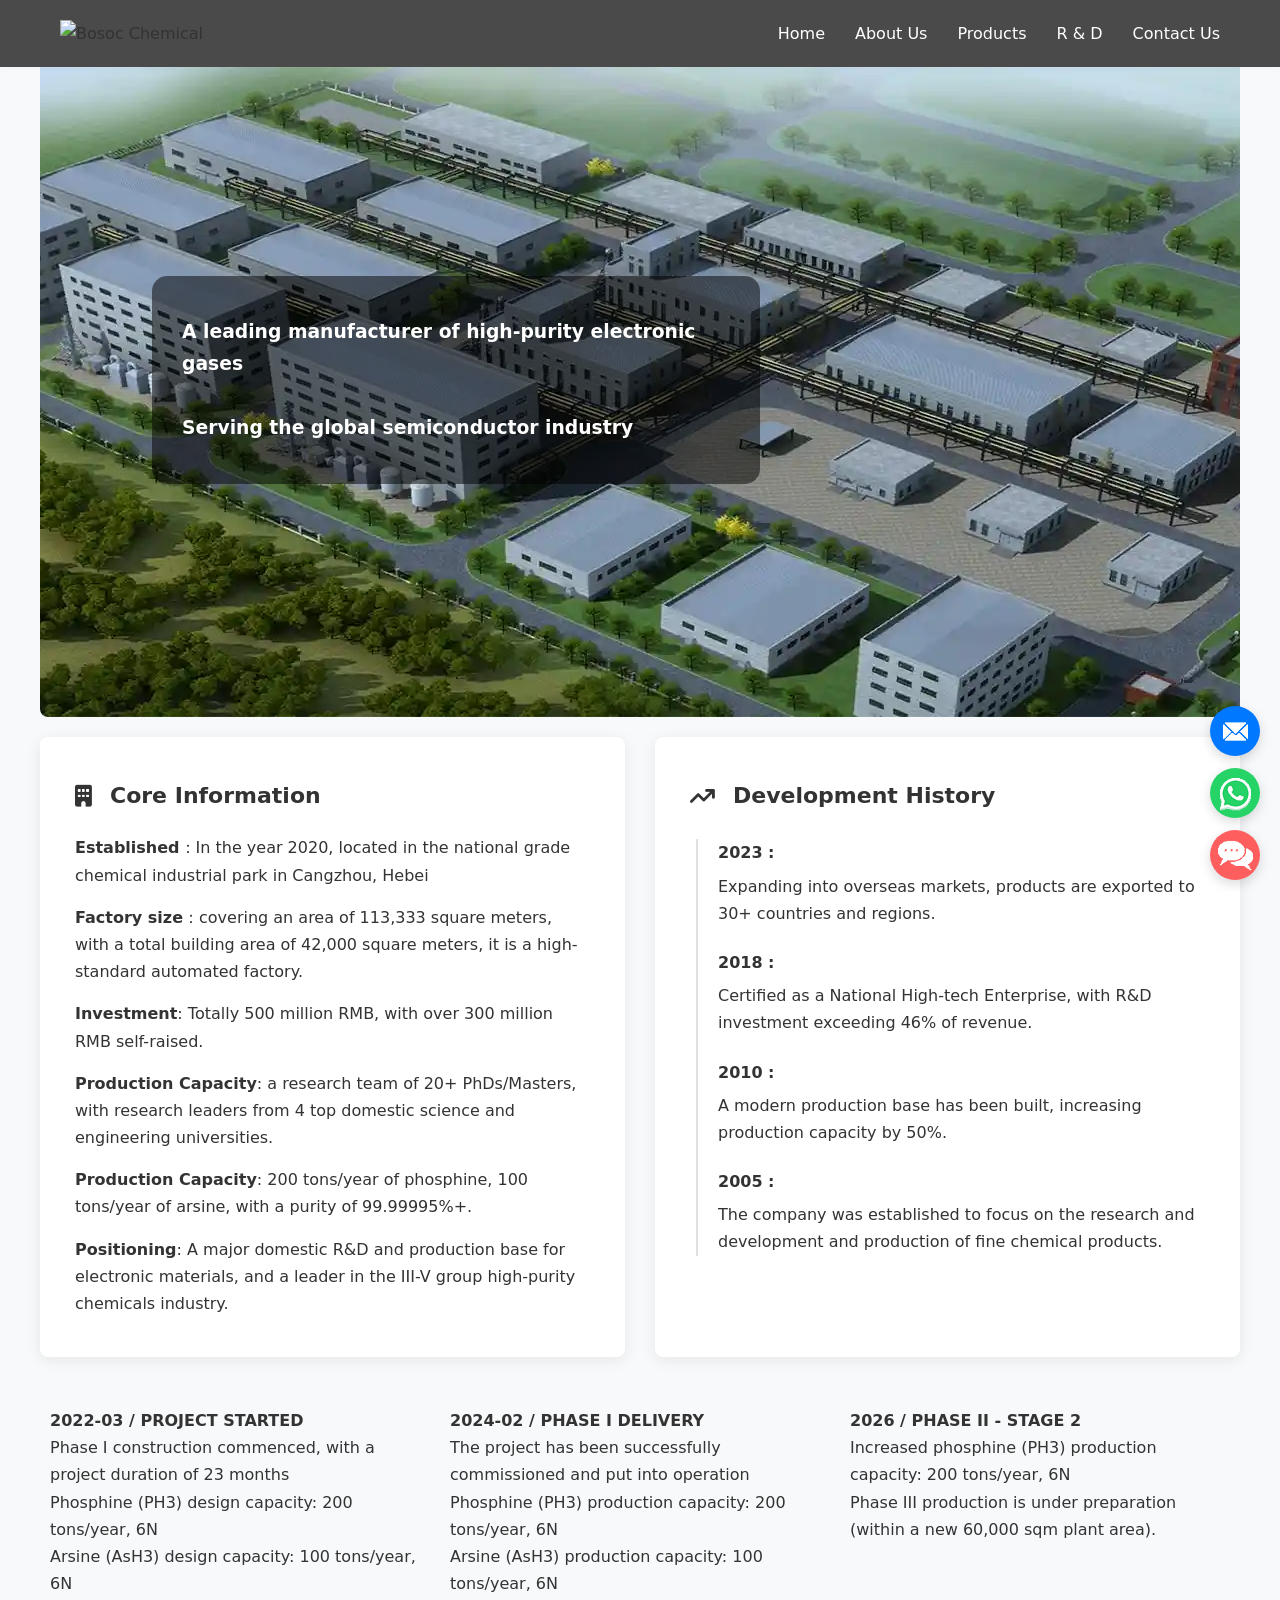
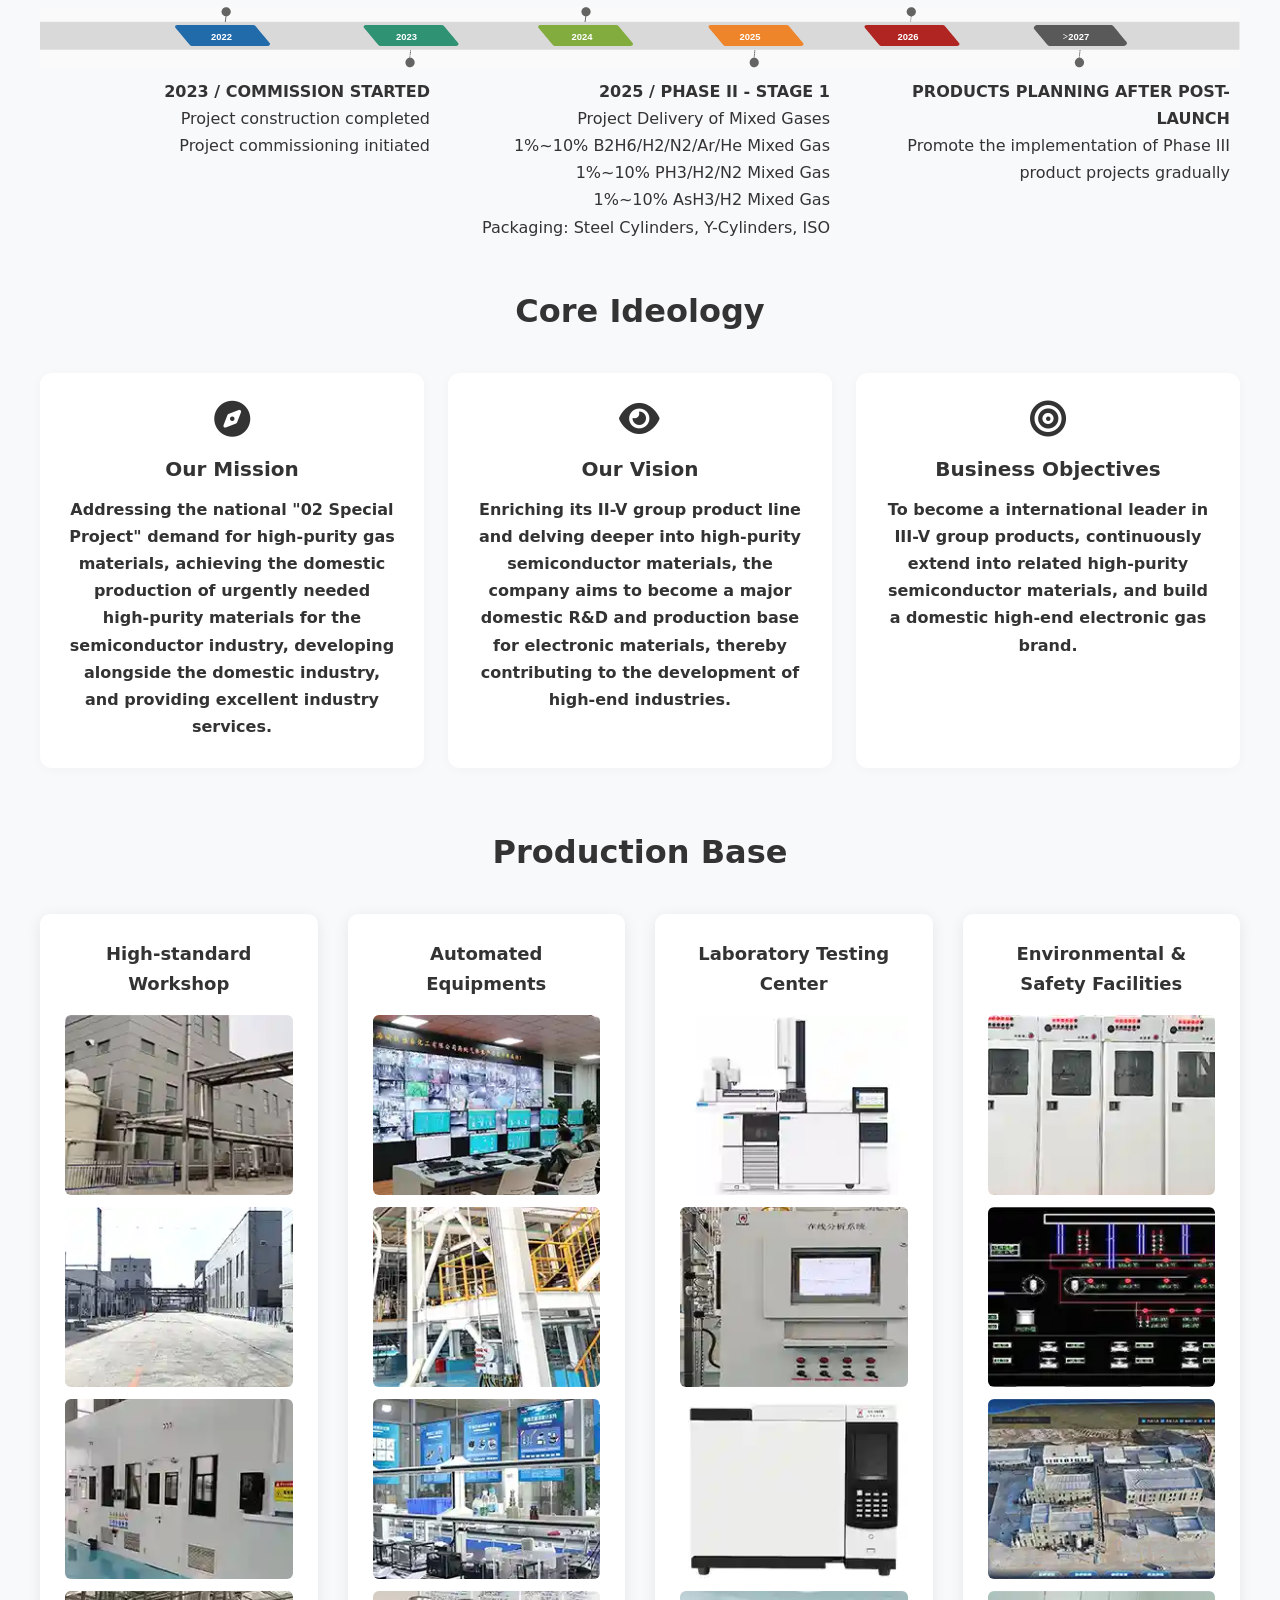
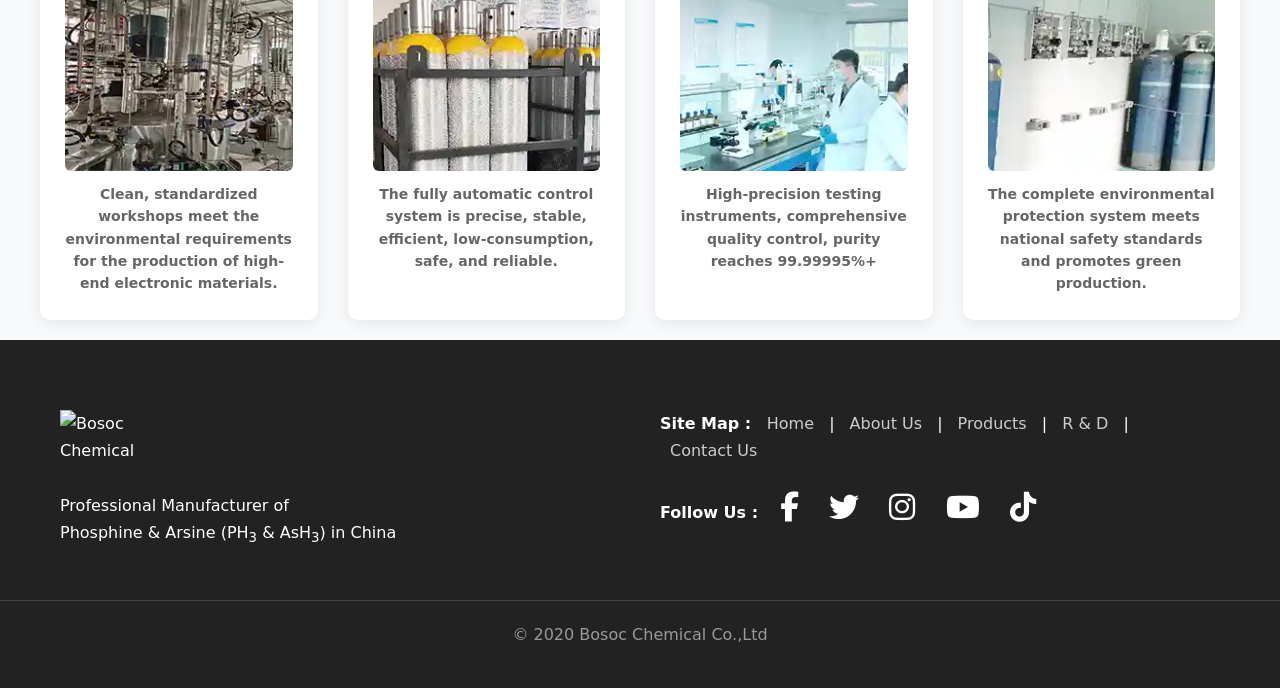
==== about.html @ 3c00067d "Add files via upload" ====
<!DOCTYPE html>
  <html lang="en">
  <head>
    <meta charset="UTF-8">
    <meta http-equiv="X-UA-Compatible" content="IE=Edge"/>
    <meta name="viewport" content="width=device-width, initial-scale=1.0, maximum-scale=1.0, user-scalable=no">
    <title>Bosoc Chemical Co.,Ltd - Manufacturer of Phosphine & Arsine in China - PH3 & AsH3</title>
    <meta property="og:title" content="Bosoc Chemical Co.,Ltd - Manufacturer of Phosphine & Arsine (PH3 & AsH3) in China"/>
    <meta name="twitter:title" content="Bosoc Chemical Co.,Ltd - Manufacturer of Phosphine & Arsine (PH3 & AsH3) in China"/>
    <meta name="og:image:alt" content="Bosoc Chemical Co.,Ltd - Manufacturer of Phosphine & Arsine (PH3 & AsH3) in China"/>
    <meta name="robots" content="index,follow">
    <meta http-equiv="x-dns-prefetch-control" content="on">
    <meta name="msapplication-TileColor" content="#da532c">
    <meta name="msapplication-TileImage" content="images/mstile-144x144.png">
    <meta name="msapplication-config" content="/browserconfig.xml">
    <meta name="theme-color" content="#ff0000">
    <meta property="og:type" content="website">
    <meta property="og:title" content="Bosoc Chemical Co.,Ltd - Manufacturer of Phosphine & Arsine (PH3 & AsH3) in China">
    <meta property="og:site_name" content="Bosoc Chemical"/>
    <meta property="og:url" content="https://www.bosoc.cn/"/>
    <meta property="og:locale" content="en_US">
    <meta name="twitter:card" content="Bosoc Chemical"/>
    <meta name="twitter:site" content="@Bosoc_Chemical"/>
    <meta name="twitter:creator" content="@Bosoc_Chemical"/>
    <meta name="description" content="Leading Manufacturer of Phosphine & Arsine in China - PH3 & AsH3">
    <meta name="author" content="BOSOC">
    <meta name="keywords" content="BOSOC, chemical, phosphine, arsine, PH3, AsH3, manufacturer, supplier, factory, China">
    <meta property="og:description" content="Bosoc Chemical Co.,Ltd - Manufacturer of Phosphine & Arsine (PH3 & AsH3) in China">
    <meta property="twitter:description" content="@Bosoc_Chemical | Leading Manufacturer of Phosphine & Arsine (PH3 & AsH3) in China">
    <meta property="og:image" content="https://www.bosoc.cn/images/Bosoc.jpg"><!-- 分享链接的封面图, 必须是完整网址，不能是相对路径 -->
    <meta property="twitter:image" content="https://www.bosoc.cn/images/Bosoc.jpg">
    <link property="image_src" href="https://www.bosoc.cn/images/Bosoc.jpg">
    <meta property="og:image:width" content="1200">
    <meta property="og:image:height" content="627">
    <meta property="fb:app_id" content="128293383907353"/><!-- Facebook 应用的 ID，统计网页在 Facebook 上的分享、点击数据 -->
    <link rel="alternate" href="https://www.bosoc.cn/" hreflang="en">
    <link rel="canonical" href="https://www.bosoc.cn/">
    <link rel="stylesheet" href="style/style.css">
    <link rel="apple-touch-icon" href="images/apple-touch-icon.png" sizes="180x180">
    <link rel="apple-touch-icon-precomposed" href="images/apple-touch-icon.png" sizes="180x180">
    <link rel="icon" type="image/png" href="imagesfavicon-32x32.png" sizes="32x32">
    <link rel="icon" type="image/png" href="images/favicon-16x16.png" sizes="16x16">
    <link rel="shortcut icon" href="images/favicon.ico">
    <link rel="manifest" href="/site.webmanifest">
    <link rel="mask-icon" href="images/Bosoc.svg" color="#5bbad5">
    <link rel="stylesheet" href="https://cdnjs.cloudflare.com/ajax/libs/font-awesome/6.7.2/css/all.min.css">
</head>
<body>

<header>
<div class="container">
<nav class="navbar">
<div class="logo"><a href="#home"><img width="150" height="auto" src="images/Bosoc.svg" alt="Bosoc Chemical"></a></div>
<input type="checkbox" id="menu-toggle">
<label class="hamburger" for="menu-toggle">
<span></span><span></span><span></span>
</label>
<ul class="nav-menu">
<li><a href="index.html">Home</a></li>
<li><a href="about.html">About Us</a></li>
<li><a href="products.html">Products</a></li>
<li><a href="rd.html">R & D</a></li>
<li><a href="contact.html">Contact Us</a></li>
</ul>
</nav>
</div>
</header>

<section id="home" style="background-image:url(images/Bosoc_Chemical.webp)">
<div class="container">
<div class="col-6 fade-left">
  <div class="bg-black"><h1>A leading manufacturer of high-purity electronic gases<br /><br />Serving the global semiconductor industry</h1></div>
</div>
</div>
</section>

<section class="summary">
  <div class="container">
    <div class="core-info-col fade-left">
      <h3 style="color:var(--main-blue); font-size:22px; margin-bottom:20px;"><i class="fas fa-building" style="color:var(--main-red); margin-right:10px;"></i>Core Information</h3>
      <p style="margin-bottom:15px;"><strong>Established</strong>：In the year 2020, located in the national grade chemical industrial park in Cangzhou, Hebei</p>
      <p style="margin-bottom:15px;"><strong>Factory size</strong>：covering an area of  113,333 square meters, with a total building area of ​​42,000 square meters, it is a high-standard automated factory.</p>
      <p style="margin-bottom:15px;"><strong>Investment</strong>: Totally 500 million RMB, with over 300 million RMB self-raised.</p>
      <p style="margin-bottom:15px;"><strong>Production Capacity</strong>: a research team of 20+ PhDs/Masters, with research leaders from 4 top domestic science and engineering universities.</p>
      <p style="margin-bottom:15px;"><strong>Production Capacity</strong>: 200 tons/year of phosphine, 100 tons/year of arsine, with a purity of 99.99995%+.</p>
      <p><strong>Positioning</strong>: A major domestic R&D and production base for electronic materials, and a leader in the III-V group high-purity chemicals industry.</p>
    </div>

    <div class="history-col fade-right">
      <h3><i class="fas fa-arrow-trend-up" style="color:var(--main-red); margin-right:10px;"></i>Development History</h3>
      <div class="history-timeline">
        <div class="history-item">
          <time>2023 :</time>
          <p>Expanding into overseas markets, products are exported to 30+ countries and regions.</p>
        </div>
        <div class="history-item">
          <time>2018 :</time>
          <p>Certified as a National High-tech Enterprise, with R&D investment exceeding 46% of revenue.</p>
        </div>
        <div class="history-item">
          <time>2010 :</time>
          <p>A modern production base has been built, increasing production capacity by 50%.</p>
        </div>
        <div class="history-item">
          <time>2005 :</time>
          <p>The company was established to focus on the research and development and production of fine chemical products.</p>
        </div>
      </div>
    </div>
  </div>
</section>

<section style="max-width: 1200px; height: auto;">
    <div class="table-container" style="border: 0 !important;">
        <div class="flex-row">
            <div class="cell-2"><b>2022-03 / PROJECT STARTED</b><br>Phase I construction commenced, with a project duration of 23 months<br>
Phosphine (PH3) design capacity: 200 tons/year, 6N<br>
Arsine (AsH3) design capacity: 100 tons/year, 6N
</div>
            <div class="cell-2"><b>2024-02 / PHASE I DELIVERY</b><br>The project has been successfully commissioned and put into operation<br>
Phosphine (PH3) production capacity: 200 tons/year, 6N<br>
Arsine (AsH3) production capacity: 100 tons/year, 6N</div>
            <div class="cell-2"><b>2026 / PHASE II - STAGE 2</b><br>Increased phosphine (PH3) production capacity: 200 tons/year, 6N<br>
Phase III production is under preparation (within a new 60,000 sqm plant area).</div>
        </div>
        <div class="flex-row">
            <div class="cell-1 right"><img src="images/BG.svg" id="bg"></div>
        </div>
        <div class="flex-row">
            <div class="cell-2 right"><b>2023 / COMMISSION STARTED</b><br>Project construction completed<br>Project commissioning initiated</div>
            <div class="cell-2 right"><b>2025 / PHASE II - STAGE 1</b><br>Project Delivery of Mixed Gases<br>1%~10% B2H6/H2/N2/Ar/He Mixed Gas<br>1%~10% PH3/H2/N2 Mixed Gas<br>1%~10% AsH3/H2 Mixed Gas<br>Packaging: Steel Cylinders, Y-Cylinders, ISO</div>
            <div class="cell-2 right"><b>PRODUCTS PLANNING AFTER POST-LAUNCH</b><br>Promote the implementation of Phase III product projects gradually</div>
        </div>
    </div>
</section>

<section id="core_ideology">
<div class="container">
<h2 class="section-title fade-up">Core Ideology</h2>
<div class="row">
<div class="col-4 fade-left">
    <div class="card hover-float"" style="text-align:center;">
      <i class="fas fa-compass" style="font-size:36px; color:var(--main-blue); margin-bottom:15px;"></i>
      <h3 style="color:var(--main-blue); font-size:20px;">Our Mission</h3>
      <p style="margin-top:10px;font-weight: bold;">Addressing the national "02 Special Project" demand for high-purity gas materials, achieving the domestic production of urgently needed high-purity materials for the semiconductor industry, developing alongside the domestic industry, and providing excellent industry services.</p>
    </div>
</div>

<div class="col-4 fade-up">
<div class="card hover-float" style="text-align:center;">
      <i class="fas fa-eye" style="font-size:36px; color:var(--main-blue); margin-bottom:15px;"></i>
      <h3 style="color:var(--main-blue); font-size:20px;">Our Vision</h3>
      <p style="margin-top:10px;font-weight: bold;">Enriching its II-V group product line and delving deeper into high-purity semiconductor materials, the company aims to become a major domestic R&D and production base for electronic materials, thereby contributing to the development of high-end industries.</p>
</div>
</div>

<div class="col-4 fade-right">
<div class="card hover-float" style="text-align:center;">
      <i class="fas fa-bullseye" style="font-size:36px; color:var(--main-blue); margin-bottom:15px;"></i>
      <h3 style="color:var(--main-blue); font-size:20px;">Business Objectives</h3>
      <p style="margin-top:10px;font-weight: bold;">To become a international leader in III-V group products, continuously extend into related high-purity semiconductor materials, and build a domestic high-end electronic gas brand.</p>
</div>
</div>
</div>
</div>
</section>

<section id="facility" class="section">
<div class="container">
<h2 class="section-title fade-up">Production Base</h2>
<div class="row">
<div class="col-3 fade-left">
<div class="card facility-card">
<h3>High-standard Workshop</h3>
<div class="grid-4">
<img src="images/workshop-phosphine-S.webp" alt="workshop-phosphine" onclick="openImg('images/workshop-phosphine-B.webp')" style="cursor:pointer;">
<img src="images/workshop-arsine-S.webp" alt="workshop-arsine" onclick="openImg('images/workshop-arsine-B.webp')" style="cursor:pointer;">
<img src="images/phosphine-workshop-S.webp" alt="phosphine-workshop" onclick="openImg('images/phosphine-workshop-B.webp')" style="cursor:pointer;">
<img src="images/arsine-workshop-S.webp" alt="arsine-workshop" onclick="openImg('images/arsine-workshop-B.webp')" style="cursor:pointer;">
</div>
<p><b>Clean, standardized workshops meet the environmental requirements for the production of high-end electronic materials.</b></p>
</div>
</div>
<div class="col-3 fade-up">
<div class="card facility-card">
<h3>Automated Equipments</h3>
<div class="grid-4">
<img src="images/production-equipment-phosphine-S.webp" alt=production-equipment-phosphine" onclick="openImg('images/production-equipment-phosphine-B.webp')" style="cursor:pointer;">
<img src="images/production-equipment-arsine-S.webp" alt="production-equipment-arsine" onclick="openImg('images/production-equipment-arsine-B.webp')" style="cursor:pointer;">
<img src="images/phosphine-production-equipment-S.webp" alt="phosphine-production-equipment" onclick="openImg('images/phosphine-production-equipment-B.webp')" style="cursor:pointer;">
<img src="images/arsine-production-equipment-S.webp" alt="arsine-production-equipment" onclick="openImg('images/arsine-production-equipment-B.webp')" style="cursor:pointer;">
</div>
<p><b>The fully automatic control system is precise, stable, efficient, low-consumption, safe, and reliable.</b></p>
</div>
</div>
<div class="col-3 fade-up">
<div class="card facility-card">
<h3>Laboratory Testing Center</h3>
<div class="grid-4">
<img src="images/lab-arsine-S.webp" alt="lab-arsine" onclick="openImg('images/lab-arsine-B.webp')" style="cursor:pointer;">
<img src="images/phosphine-lab-S.webp" alt="phosphine-lab" onclick="openImg('images/phosphine-lab-B.webp')" style="cursor:pointer;">
<img src="images/arsine-lab-S.webp" alt="arsine-lab" onclick="openImg('images/arsine-lab-B.webp')" style="cursor:pointer;">
<img src="images/lab-phosphine-S.webp" alt="lab-phosphin" onclick="openImg('images/lab-phosphine-B.webp')" style="cursor:pointer;">
</div>
<p><b>High-precision testing instruments, comprehensive quality control, purity reaches 99.99995%+</b></p>
</div>
</div>
<div class="col-3 fade-right">
<div class="card facility-card">
<h3>Environmental & Safety Facilities</h3>
<div class="grid-4">
<img src="images/environmental-phosphine-S.webp" alt="environmental-phosphine" onclick="openImg('images/environmental-phosphine-B.webp')" style="cursor:pointer;">
<img src="images/environmental-arsine-S.webp" alt="environmental-arsine" onclick="openImg('images/environmental-arsine-B.webp')" style="cursor:pointer;">
<img src="images/phosphine-safety-S.webp" alt="phosphine-environmental" onclick="openImg('images/phosphine-safety-B.webp')" style="cursor:pointer;">
<img src="images/arsine-safety-S.webp" alt="arsine-environmental" onclick="openImg('images/arsine-safety-B.webp')" style="cursor:pointer;">
</div>
<p><b>The complete environmental protection system meets national safety standards and promotes green production.</b></p>
</div>
</div>
</div>
</div>
</section>

<!-- 图片放大弹窗 -->
<div id="imgPopup" style="display:none;position:fixed;top:50%;left:50%;transform:translate(-50%,-50%);max-width:90%;max-height:90%;z-index:10000;background:#fff;border-radius:8px;overflow:hidden;box-shadow:0 5px 30px rgba(0,0,0,0.5);">
<span onclick="closeImg()" style="position:absolute;top:12px;right:15px;color:#000;font-size:28px;cursor:pointer;z-index:10001;">&times;</span>
<img id="popupImg" style="width:100%;height:auto;display:block;">
</div>

<footer>
  <div class="container">
    <div class="footer-content">
      <div class="footer-col">
        <img width="120" height="auto" src="images/Bosoc.svg" alt="Bosoc Chemical"><br>
        <p>Professional Manufacturer of<br>Phosphine & Arsine (PH<sub>3</sub> & AsH<sub>3</sub>) in China</p>
      </div>
      <div class="footer-col">
        <b>Site Map : </b> 
        <li><a href="index.html">Home</a></li> | 
        <li><a href="about.html">About Us</a></li> | 
        <li><a href="products.html">Products</a></li> | 
        <li><a href="rd.html">R & D</a></li> | 
        <li><a href="contact.html">Contact Us</a></li><br /><br />
        <div class="SocialMedia">
          <b>Follow Us : &nbsp;&nbsp;</b>
          <a href="https://facebook.com" target="_blank" rel="noopener"><i class="fab fa-facebook-f">&nbsp;&nbsp;</i>&nbsp;&nbsp;</a>
          <a href="https://twitter.com" target="_blank" rel="noopener"><i class="fab fa-twitter">&nbsp;&nbsp;</i>&nbsp;&nbsp;</a>
          <a href="https://instagram.com" target="_blank" rel="noopener"><i class="fab fa-instagram">&nbsp;&nbsp;</i>&nbsp;&nbsp;</a>
          <a href="https://youtube.com" target="_blank" rel="noopener"><i class="fab fa-youtube">&nbsp;&nbsp;</i>&nbsp;&nbsp;</a>
          <a href="https://tiktok.com" target="_blank" rel="noopener"><i class="fab fa-tiktok"></i></a>
        </div>
      </div>
    </div>
  </div>
  <div class="copyright">© 2020 Bosoc Chemical Co.,Ltd</div>
</footer>

<script>
function openImg(src){document.getElementById("popupImg").src=src;document.getElementById("imgPopup").style.display="block";}
function closeImg(){document.getElementById("imgPopup").style.display="none";}
document.addEventListener('keydown', function(e) {
    if (e.key === 'Escape') {
        closeImg();
    }
});
</script>

<script>
document.addEventListener('DOMContentLoaded',function(){
const els=document.querySelectorAll('.fade-up,.fade-left,.fade-right')
const ob=new IntersectionObserver((e)=>{e.forEach(i=>{if(i.isIntersecting)i.target.classList.add('show')})},{threshold:0.1})
els.forEach(e=>ob.observe(e))})

let currentSlide = 0;
const slides = document.querySelectorAll('.carousel-item');
const dots = document.querySelectorAll('.dot');
function showSlide(){slides.forEach((s,i)=>{s.classList.remove('active');dots[i].classList.remove('active');});slides[currentSlide].classList.add('active');dots[currentSlide].classList.add('active');}
function nextSlide(){currentSlide=(currentSlide+1)%slides.length;showSlide();}
function prevSlide(){currentSlide=(currentSlide-1+slides.length)%slides.length;showSlide();}
function goToSlide(n){currentSlide=n;showSlide();}
document.querySelector('.next').addEventListener('click',nextSlide);
document.querySelector('.prev').addEventListener('click',prevSlide);
setInterval(nextSlide,3000); 
</script>

<div class="cs_float">
  <button class="cs_btn cs_form" onclick="toggleForm()"><img src="images/Email.gif" alt="Email"></button>
  <button class="cs_btn cs_wa" onclick="openWA()"><img src="images/Whatsapp-S.gif" alt="WhatsApp"></button>
  <button class="cs_btn cs_chat" onclick="toggleChat()"><img src="images/Chat.gif" alt="Chat"></button>
</div>
<div class="overlay" id="overlay"></div>

<!-- 留言表单弹窗 -->
<div class="popup" id="formPopup">
  <button class="close" onclick="closeAll()">&times;</button>
  <h3>Leave Message</h3>
  <input type="text" placeholder="Name">
  <input type="text" placeholder="Phone Number">
  <input type="text" placeholder="Email">
  <textarea rows="4" placeholder="Message"></textarea>
  <button type="submit">Submit</button>
</div>

<!-- 在线聊天弹窗 -->
<div class="popup" id="chatPopup">
  <button class="close" onclick="closeAll()">&times;</button>
  <h3>Live Chat</h3>
  <div style="height:200px;border:1px solid #ddd;border-radius:6px;margin-bottom:10px;"></div>
  <input type="text" placeholder="Hello ...">
</div>

<script>
function toggleForm(){document.getElementById("formPopup").style.display="block";document.getElementById("overlay").style.display="block";}
function toggleChat(){document.getElementById("chatPopup").style.display="block";document.getElementById("overlay").style.display="block";}
function openWA(){window.open("https://wa.me/8613316563686","_blank");}
function closeAll(){document.getElementById("formPopup").style.display="none";document.getElementById("chatPopup").style.display="none";document.getElementById("overlay").style.display="none";}
</script>
</body>
</html>
---- style/style.css ----
* { margin:0; padding:0; box-sizing:border-box; }
html { scroll-behavior:smooth;overflow-x: hidden;width: 100%;}
body { font-family:system-ui,-apple-system,Segoe UI,Roboto,sans-serif; line-height:1.7; color:#333; background:#f8f9fa;overflow-x: hidden;width: 100%;position: relative;}
img { max-width:100%; height:auto; display:block; }
a { text-decoration:none; color:inherit; }
h1{color:#fff;font-size:clamp(16px, 1.562cqi, 30px)}
h2 { color:#fff; font-size:25px; line-height:1.3; margin-bottom:20px; }
ul { list-style:none; }
section{max-width:1200px;margin:0 auto;padding:20px 0 !important;width:100%;container-type:inline-size;}
video { width: 100%; height: 100%; object-fit: cover; opacity: 0.8;}
iframe{width:100%;height:500px;border:none}
section li {list-style-type: disc;}
.container{max-width:1200px;padding:0 !important;width:100%;margin:0 auto; padding:0 20px;}
.section-title { color:#333; font-size:32px; margin-bottom:40px; text-align:center; }
.row { display:flex; flex-wrap:wrap; margin:0 -12px; }
.col { flex:1; padding:0 12px; margin-bottom:24px; }
.col-2{flex:0.5}
.col-4 { flex:0 0 33.333%; max-width:33.333%; padding:0 12px; margin-bottom:24px; }
.col-6 { flex:0 0 50%; max-width:70%; padding:0 12px; margin-bottom:24px; }
.bg-black{width:90%;background-color:#00000080; border-radius:15px; padding:40px 30px;color:#fff;}
.slogan{color:#e6f1ff;font-size:clamp(12px,2vw,20px);font-weight:500;line-height:1.6;font-family:-apple-system,BlinkMacSystemFont,"Segoe UI",sans-serif;overflow:hidden;white-space:nowrap;width:0;margin:10px 0;}
.line1{animation:typing1 3s steps(32) 0.5s forwards,blink 0.75s step-end infinite;}
.line2{animation:typing2 3.5s steps(38) 3.5s forwards,blink 0.75s step-end infinite;}
.line3{animation:typing3 2.5s steps(29) 7s forwards,blink 0.75s step-end infinite;}
@keyframes typing1{from{width:0}to{width:33ch}}
@keyframes typing2{from{width:0}to{width:64ch}}
@keyframes typing3{from{width:0}to{width:49ch}}
@keyframes blink{from,to{border-color:transparent}50%{border-color:#64ffda}}
.bg-white{max-width:100%; height:300px;background-color:#ffffff80; border-radius: 30px 0 30px 0; text-align: center; overflow: hidden; box-shadow: 0 0 15px rgba(255,255,255,0.8), 0 0 25px rgba(180,200,255,0.5);}
.fade-up,.fade-down,.fade-left,.fade-right { opacity:0; transition:all 0.7s ease; }
.fade-up { transform:translateY(30px); }
.fade-down { transform:translateY(0px); }
.fade-left { transform:translateX(-50px); }
.fade-right { transform:translateX(50px); }
.fade-up.show,.fade-down.show,.fade-left.show,.fade-right.show { opacity:1; transform:translate(0); }
.hover-float { transition:0.3s; }
.hover-float:hover { transform:translateY(-6px) scale(1.03); box-shadow:0 10px 20px #00000015; }
.btn-click:active { transform:scale(0.96); }
.breath { animation:breath 2.4s infinite alternate ease-in-out; }
@keyframes breath { from{opacity:0.7;} to{opacity:1;} }
.card { background:#fff; border-radius:12px; padding:28px; box-shadow:0 2px 12px #00000008; height:100%; }
.btn { display:inline-block; padding:12px 28px; background:#0d6efd; color:#fff; border-radius:8px; font-size:20px; border:none; cursor:pointer; }
.btn:hover { background:#0b5ed7; }
.form-control { width:100%; padding:14px; border:1px solid #ddd; border-radius:8px; margin-bottom:16px; }
.form-control:focus { outline:none; border-color:#0d6efd; box-shadow:0 0 0 3px #0d6efd1a; }
header{position:sticky;top:0;background-color:rgba(0,0,0,0.7);box-shadow:0 2px 8px #00000007;z-index:99;}
header .container{max-width:1200px;margin:0 auto;padding:0 100px;width:100%;}
@media(max-width:1200px){header .container{padding:0 50px;}}
@media(max-width:992px){header .container{padding:0 30px;}}
@media(max-width:768px){header .container{padding:0 20px;}}
@media(max-width:480px){header .container{padding:0 16px;}}
.navbar { display:flex; justify-content:space-between; align-items:center; padding:20px; }
.nav-menu { display:flex; gap:30px; }
.nav-menu a { color:#fff; font-weight:500; }
.nav-menu a:hover { color:#ff0000; }
#menu-toggle { display:none; }
.hamburger { display:none; flex-direction:column; gap:4px; cursor:pointer; }
.hamburger span { width:24px; height:3px; background:#333; border-radius:2px; }
.form-control { font-family:system-ui,-apple-system,Arial, Segoe UI,Roboto,sans-serif; font-size:16px; line-height:1; }
.QR { float:right; clear:both; position:absolute; top:20px; right:20px; padding:5px; z-index:10; }
footer { background:#222; color:#fff; padding:50px 0 20px; }
.footer-content { display:flex; flex-wrap:wrap; gap:40px; margin-bottom:30px;padding:20px; }
.footer-col {list-style: none;flex:1; min-width:220px;}
.footer-col li {display: inline-block;margin: 0 10px;}
.footer-col li a {color: #ccc;text-decoration: none;}
.footer-col li a:hover {color: #fff;}
.footer-col h4 { margin-bottom:16px; }
.copyright { text-align:center; padding-top:20px; border-top:1px solid #444; color:#ccc; }
::-webkit-scrollbar { width: 8px; height: 8px; }
::-webkit-scrollbar-track { background: transparent; }
::-webkit-scrollbar-thumb { background: red; border-radius: 4px; border: 2px solid transparent; background-clip: content-box; }
::-webkit-scrollbar-thumb:hover { background: darkred; border: 2px solid transparent; background-clip: content-box; }

svg { width: 300px; height: 300px; }
.bg-text { fill: #ff0000; stroke: none; }
.stroke-animation { fill: none; stroke: #ffffff; stroke-width: 2.5; stroke-dasharray: 1800; stroke-dashoffset: 1800; animation: draw 5s linear infinite; }
#particles-js{width:100%;height:100vh;background: rgba(10, 20, 40, 0.4);}
@keyframes draw { 0% { stroke-dashoffset: 1800; } 80% { stroke-dashoffset: 0; } 100% { stroke-dashoffset: 0; } }

/* ========== 核心区块：全屏无空隙 + 背景满铺 ========== */
#home {min-height:650px; background-size:cover; background-position:center; background-repeat:no-repeat; display:flex; align-items:center; justify-content:center;border-radius:0 0 8px 8px;animation: bgZoom 10s infinite alternate linear;overflow:hidden;}
#home .container { max-width:1200px; padding:0 100px !important; }
#home .row { align-items:center; margin:0; }
.banner-text { position: absolute; left: 80px; top: 50%; transform: translateY(-50%); padding: 20px 30px; background: rgba(0,0,0,0.6); color: white; border-radius: 8px; animation: glow 3s ease-in-out infinite alternate; }
@keyframes bg-pan { 0% { background-position: 0% 50%; transform: scale(1); } 50% { background-position: 100% 50%; transform: scale(1.02); } 100% { background-position: 0% 50%; transform: scale(1); } }
@keyframes glow { from { box-shadow: 0 0 5px rgba(255,255,255,0.5); } to { box-shadow: 0 0 15px rgba(100,180,255,0.8); } }

/* 企业核心信息&发展历程 区块样式 */
.summary .container{max-width:1200px;width:100%;display:flex;flex-wrap:wrap;gap:30px;margin:0;padding:0;box-sizing:border-box;}
.core-info-col,.history-col{flex:1;min-width:320px;padding:40px 35px;background:#fff;box-shadow:0 3px 15px rgba(0,0,0,0.08);border-radius:8px;box-sizing:border-box;}
.core-info-col h3,.history-col h3{font-size:22px;color:var(--main-blue);margin-bottom:25px;display:flex;align-items:center;gap:8px;}
.history-timeline{position:relative;padding-left:28px;margin-top:10px;}
.history-timeline::before{content:"";position:absolute;left:6px;top:0;bottom:0;width:2px;background:#e0e0e0;}
.history-item{position:relative;margin-bottom:22px;}
.history-item time{display:inline-block;font-weight:600;color:var(--main-red);margin-bottom:6px;font-size:16px;}
.history-item::before{content:"";position:absolute;left:-22px;top:6px;width:10px;height:10px;border-radius:50%;background:var(--main-red);}

#facility .container{width:100%;max-width:1200px;margin:0 auto;padding:0 20px;box-sizing:border-box;}
#facility .row{display:flex;flex-wrap:wrap;margin:0 -15px;box-sizing:border-box;}
.col-3{flex:0 0 25%;max-width:25%;padding:0 15px;box-sizing:border-box;}
.facility-card{background:#fff;padding:25px;border-radius:10px;box-shadow:0 3px 15px rgba(0,0,0,0.08);text-align:center;box-sizing:border-box;}
.facility-card h3{font-size:18px;margin-bottom:15px;color:var(--main-blue);}
.facility-card img{width:100%;height:180px;object-fit:cover;border-radius:6px;margin-bottom:12px;}
.facility-card p{font-size:14px;color:#666;line-height:1.6;margin:0;}
@media(max-width:1024px){.col-3{flex:0 0 50%;max-width:50%;margin-bottom:30px;}}
@media(max-width:768px){.col-3{flex:0 0 100%;max-width:100%;}}

#RD .container { max-width:1200px; padding:0 !important; }
.carousel{position:relative;width:100%;height:500px;overflow:hidden;border-radius:8px;margin:0;padding:0;}
.carousel-item{position:absolute;width:100%;height:100%;opacity:0;transition:opacity 0.6s ease;margin:0;padding:0;}
.carousel-item.active{opacity:1;}
.carousel-item img{width:100%;height:100%;object-fit:cover;display:block;margin:0;padding:0;border:none;}
.prev{position:absolute;top:50%;left:20px;transform:translateY(-50%);background:rgba(0,0,0,0.4);color:white;border:none;width:48px;height:48px;border-radius:50%;font-size:20px;cursor:pointer;z-index:10;transition:all 0.3s;}
.next{position:absolute;top:50%;right:20px;transform:translateY(-50%);background:rgba(0,0,0,0.4);color:white;border:none;width:48px;height:48px;border-radius:50%;font-size:20px;cursor:pointer;z-index:10;transition:all 0.3s;}
.prev:hover{background:rgba(0,0,0,0.6);transform:translateY(-50%) scale(1.05);}
.next:hover{background:rgba(0,0,0,0.6);transform:translateY(-50%) scale(1.05);}
.dots{position:absolute;bottom:25px;left:50%;transform:translateX(-50%);display:flex;gap:12px;z-index:10;}
.dot{width:14px;height:14px;background:rgba(255,255,255,0.6);border-radius:50%;cursor:pointer;transition:all 0.3s;}
.dot.active{background:#0d6efd;transform:scale(1.2);}
.dot:hover{background:rgba(255,255,255,0.9);}
@keyframes car { 0% { opacity:0; } 12% { opacity:1; } 36% { opacity:1; } 48% { opacity:0; } 100% { opacity:0; } }

#about {height:auto; min-height:551px; background-image:url(../images/Shengtai_Chemical.webp); background-size:cover; background-position:center; background-repeat:no-repeat; display:flex; align-items:center; justify-content:center; border-radius:8px;overflow:hidden;}
#about .container { max-width:700px; font-weight:bold; padding:40px 30px; margin:50px auto; }
#about p { max-width:800px; margin:0 auto; line-height:1.8; }

#products .container { max-width:1200px; padding:0 !important; width:100%; }
#products .card { display:flex; flex-direction:column; justify-content:space-between; }
#products .card img { width:100%; border-radius:8px; margin-bottom:20px; }
#products h1 { color:#000; font-size:30px; margin-bottom:10px; }
#products .card h3 { font-size:20px; margin-bottom:10px; }
#products .card p { color:#666; line-height:1.6; }
#production_flow i { font-size:30px; flex-direction:column; }
.table-container {width:100% !important; margin:0;padding:0;border:1px solid #000; box-sizing:border-box; overflow:hidden; }
.table-header,.table-row { display:flex; font-size:16px; color:#333; }
.table-header { background:#f5f5f5; font-weight:bold; font-size:18px; }
.table-row { border-top:1px solid #000; }
.table-col { flex:1; padding:20px; text-align:center; display:flex; align-items:center; justify-content:center; border-right:1px solid #000; box-sizing:border-box; }
.table-col:last-child { border-right:none; }
.row-highlight { background:#f5f5f5; font-weight:bold; }
.text-red { color:#ed2633; font-size:20px; }
.text-blue { color:#002060; font-size:20px; }
.clients-reference { max-width: 1200px; margin: 0 auto; padding: 20px; }
.clients-title { margin-bottom: 15px; }
.clients-list { display: flex; flex-direction: column; gap: 0; border: 1px solid #ddd; }
.clients-row { display: flex; flex-wrap: wrap; }
.clients-label { min-width: 180px; flex: 0 0 180px; font-weight: bold; padding: 10px; border-right: 1px solid #ddd; border-bottom: 1px solid #ddd; background: #f8f8f8; }
.clients-content { flex: 1; padding: 10px; border-bottom: 1px solid #ddd; }
.clients-row:last-child .clients-label, .clients-row:last-child .clients-content { border-bottom: none; }
 @media (max-width:768px){.table-header,.table-row{flex-direction:column;}.table-col{border-right:none;border-bottom:1px solid #000;padding:12px;}.table-col:last-child{border-bottom:none;}.table-col::before{content:attr(data-label);font-weight:bold;margin-right:8px;color:#666;}}

#contact .container{max-width:1200px;padding:0 !important;width:100%;}
#contact .card { position:relative; line-height:40px; }
#contact .card h3 { margin-bottom:20px; font-size:22px; }

@media(max-width:768px){#products .container,#contact .container{padding:0 16px !important;}}
@media(max-width:480px){#products .container,#contact .container{padding:0 12px !important;}}

/* ========== 响应式断点1：1200px（大屏平板/小屏电脑） ========== */
@media(max-width:1200px) {
  .container { padding:0 50px; }
  #home .container { padding:0 50px !important; }
  #home h1 { font-size:36px; }
  #home h2 { font-size:22px; }
  #video { height:350px; }
  .carousel { height:450px; }
  #products .card h3 { font-size:19px; }
  #contact .card h3 { font-size:21px; }
}

/* ========== 响应式断点2：992px（平板） ========== */
@media(max-width:992px) {
  .container { padding:0 30px; }
  #home .container { padding:0 30px !important; }
  .col-4 { flex:0 0 50%; max-width:50%; }
  #home h1 { font-size:32px; }
  #home h2 { font-size:20px; }
  #home .btn { font-size:18px; padding:10px 24px; }
  .carousel { height:400px; }
  .section-title { font-size:28px; margin-bottom:30px; }
  .section-title::after { width:200px; }
  #about .container { max-width:90%; padding:30px 25px; }
  #products.section, #contact.section { padding:30px 0 !important; }
  #products .card h3 { font-size:18px; }
  #contact .card h3 { font-size:20px; }
  #contact .card { line-height:36px; }
}

/* ========== 响应式断点3：768px（手机横屏/小平板） ========== */
@media(max-width:768px) {
  .container { padding:0 20px; }
  #home .container { padding:0 20px !important; }
  .col-4, .col-6 { flex:0 0 100%; max-width:100%; }
  .nav-menu { position:absolute; top:100%; left:0; width:100%; background:#fff; flex-direction:column; gap:0; padding:0; max-height:0; overflow:hidden; transition:max-height 0.4s; }
  .nav-menu a { padding:14px 20px; border-bottom:1px solid #f1f1f1; color:#333; }
  .hamburger { display:flex; }
  #menu-toggle:checked~.nav-menu { max-height:400px; }
  #home.section { min-height:auto; padding:50px 0 !important; }
  #home h1, #home h2 { text-align:center; }
  #home h1 { font-size:28px; margin-bottom:15px; }
  #home h2 { font-size:18px; margin-bottom:30px; }
  #home .btn { display:block; width:fit-content; margin:0 auto; font-size:16px; padding:10px 20px;}
  #video {height:250px; margin:30px auto 0;}
  .carousel { height:300px; }
  #about.section { min-height:auto; padding:50px 0 !important;}
  #about .container { max-width:92%; padding:25px 20px; margin:0 auto;}
  .section-title {font-size:24px; }
  .section-title::after { width:150px; }
  #products.section, #contact.section { padding:50px 0 !important;}
  #products .card { padding:24px; }
  #products .card img { margin-bottom:16px;}
  #contact .card { line-height:32px; padding:24px;}
  #contact .card h3 { font-size:19px;}
  .QR { position:relative; float:none; top:0; right:0; margin:20px auto 0; display:flex; flex-direction:column; align-items:center;}

footer{background:#222;color:#ccc;padding:40px 0 0;}
.container{width:100%;max-width:1200px;margin:0 auto;padding:0;box-sizing:border-box;}
.footer-content{display:flex;align-items:flex-start;justify-content:center;gap:40px;margin-bottom:30px;}
.footer-col{text-align:center;}
.footer-col li{display:inline-block;margin:0 5px;}
.footer-col a{color:#ccc;text-decoration:none;}
.footer-col a:hover{color:#fff;}
.SocialMedia{display:flex;align-items:flex-start;justify-content:top;gap:20px;margin-top:15px;}
.SocialMedia b{font-size:18px;color:#ccc;margin-right:10px;line-height:50px;}
.SocialMedia a{color:#ccc;transition:all 0.3s ease;display:inline-block;}}
.SocialMedia a i{font-size:30px !important;display:inline-block !important;}
.SocialMedia a:hover{color:#ffffff;}
.SocialMedia a:hover i{transform:scale(1.15);}
.copyright{width:100%;text-align:center;padding:20px 0;border-top:1px solid #444;color:#999;margin:0;box-sizing:border-box;}


/* ========== 响应式断点4：480px（手机竖屏，核心适配） ========== */
@media(max-width:480px) {
  h1 { font-size:24px; }
  h2 { font-size:16px; }
  .btn { font-size:16px; padding:10px 20px; }
  #video { height:200px; }
  .carousel { height:250px; }
  .section-title { font-size:22px; margin-bottom:25px; }
  .section-title::after { width:120px; height:2px; }
  #about .container { max-width:95%; padding:20px 15px; }
  #products .card { padding:20px; }
  #products .card h3 { font-size:17px; }
  #contact .card { padding:20px; line-height:30px; }
  #contact .card h3 { font-size:18px; }
  .form-control { padding:12px; margin-bottom:12px; }
  footer { padding:40px 0 20px; }
  .footer-content { gap:15px; }
}

.table-container {width:98%;max-width:1200px; margin: 0 auto;}
.flex-row {display:flex;width:100%;}
.cell-2 {flex:2;padding:10px}
.right {text-align:right}
.cell-1 {flex:6;}
#bg{width:100%;height:auto;}

/* 静态HTML专用 悬浮客服面板：WhatsApp + 表单 + 在线聊天 ========== */
.cs_float{position:fixed;right:20px;bottom:20px;display:flex;flex-direction:column;gap:12px;z-index:9999;}
.cs_btn{width:50px;height:50px;border-radius:50%;border:none;background:#fff;box-shadow:0 4px 12px rgba(0,0,0,0.15);cursor:pointer;display:flex;align-items:center;justify-content:center;animation:bounce 2s infinite ease-in-out;transition:0.3s ease;}
.cs_btn img{width:35px;height:35px;object-fit:contain;display:block;}
.cs_btn:hover img{animation:imgRock 1.2s infinite linear;}
.cs_btn:hover{transform:scale(1.12) translateY(-15px);box-shadow:0 6px 18px rgba(0,0,0,0.25);}
.cs_form{background:#0078ff;}
.cs_wa{background:#25d366;}
.cs_chat{background:#ff5e5e;}
@keyframes bounce{0%,100%{transform:translateY(0);}50%{transform:translateY(-12px);}}
@keyframes imgRock{0%{transform:rotate(-20deg);}50%{transform:rotate(20deg);}100%{transform:rotate(-20deg);}}
.popup{display:none;position:fixed;top:50%;left:50%;transform:translate(-50%,-50%);width:320px;background:#fff;padding:25px;border-radius:12px;box-shadow:0 10px 30px rgba(0,0,0,0.2);z-index:10000;}
.popup .close{position:absolute;top:12px;right:15px;font-size:20px;cursor:pointer;color:#666;border:none;background:none;}
.popup .close:hover{color:#000;}
.popup h3{margin-top:0;margin-bottom:15px;font-size:18px;}
.popup input,.popup textarea{width:100%;margin-bottom:10px;padding:10px;border:1px solid #ddd;border-radius:6px;box-sizing:border-box;}
.popup button[type="submit"]{background:#0078ff;color:white;border:none;padding:10px;width:100%;border-radius:6px;cursor:pointer;}
.overlay{display:none;position:fixed;top:0;left:0;width:100%;height:100%;background:rgba(0,0,0,0.3);z-index:9999;}

/* Products ========== */
.tabs { display: flex; gap: 10px; max-width: 1200px; margin: 0 auto 20px; flex-wrap: wrap; justify-content: center}
.tab { padding: 10px 20px; background: #f5f5f5; border: 1px solid #333; cursor: pointer; border-radius: 4px; }
.tab.active { background: #333; color: #fff; }
.content { opacity: 0; visibility: hidden; height: 0; overflow: hidden; transition: all 1.5s ease; }
.content.active { opacity: 1; visibility: visible; height: auto; overflow: visible; }
.info-table { width: 100%; border-collapse: collapse; border: 1px solid #333; margin-bottom: 30px; }
.info-table td { border: 1px solid #333; padding: 8px 12px; font-size: 16px; }
.spec-table { width: 100%; border-collapse: collapse; border: 1px solid #333; }
.spec-table th, .spec-table td { border: 1px solid #333; padding: 8px 12px; font-size: 16px; text-align: left; }
.spec-table th { background-color: #f5f5f5; font-weight: bold; }
.remark { width: 100%; margin: 20px auto 0; font-size: 14px; color: #333; border: 1px solid #333; padding: 10px; background: #f9f9f9; }
@media (max-width: 768px) {
body { padding: 10px; }
h1 { font-size: 24px; }
h2 { font-size: 28px; }
.info-table td, .spec-table th, .spec-table td { font-size: 14px; padding: 6px 8px; }
.spec-table, .spec-table thead, .spec-table tbody, .spec-table th, .spec-table td, .spec-table tr { display: block; }
.spec-table thead tr { position: absolute; top: -9999px; left: -9999px; }
.spec-table tr { border: 1px solid #333; margin-bottom: 10px; }
.spec-table td { border: none; border-bottom: 1px solid #eee; position: relative; padding-left: 50%; }
.spec-table td:before { position: absolute; top: 6px; left: 6px; width: 45%; padding-right: 10px; white-space: nowrap; font-weight: bold; content: attr(data-label); }
.remark { font-size: 12px; padding: 8px; }
}
#banner {display: flex; max-width: 1200px; height: auto; min-height: 600px; margin: 0 auto;padding: 20px; position: relative;border-radius: 0 0 12px 12px;}
.app-card-wrap { flex: 0 0 420px; display: grid; grid-template-columns: 1fr 1fr; gap: 1px; background: rgba(255,255,255,0.1); backdrop-filter: blur(5px); max-height: 450px; height: 100%; overflow: hidden; margin:auto 20px;}
.app-card { background: rgba(51,51,51,0.8); padding: 10px; color: #fff; display: flex; flex-direction: column; align-items: center; justify-content: center; height: 100%; overflow: hidden; }
.app-icon { margin-bottom: 10px;}
.app-card-text { font-size: 11px; letter-spacing: 1px; }
.app-text { flex: 1; padding-left: 80px; color: #fff; margin:auto 0; } 
.app-text h2 { font-size: 36px; font-weight: bold; letter-spacing: 3px; margin-bottom: 25px; text-transform: lowercase; }
.app-text p { font-size: 18px; line-height: 1.8; font-weight: 500; color: #fff; max-width: 500px; }
@media (max-width: 992px) {
    section { flex-direction: column; min-height: auto; }
    .app-card-wrap { flex: none; max-width: 420px;  }
    .app-text { padding-left: 0; text-align: center; }
    .app-text p { max-width: 100%; }
}
.chip-bg { max-width: 1200px; height: auto; width: 100%; min-height: 610px; position: relative; display: flex;}
#particles-js { position: absolute; top: 0; left: 0; width: 100%; height: 100%; pointer-events: none; border-radius: 0 0 12px 12px;}
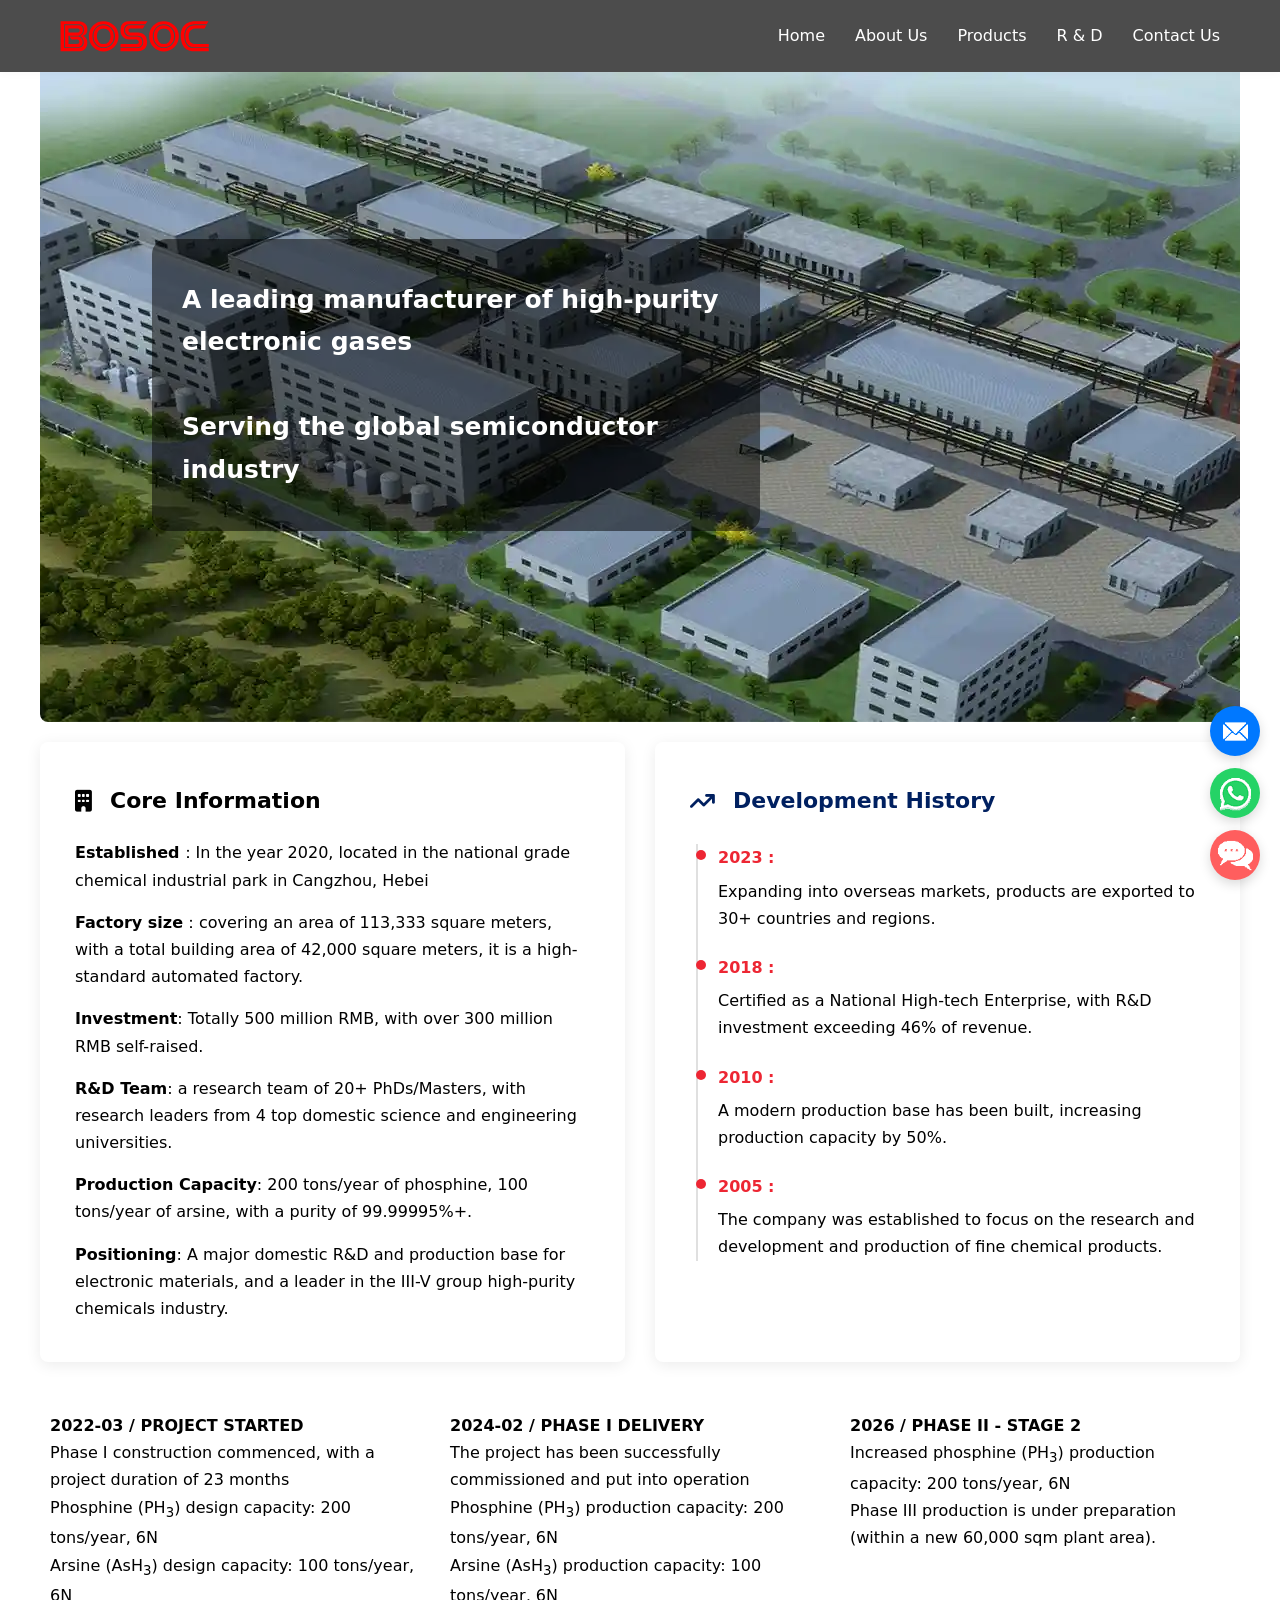
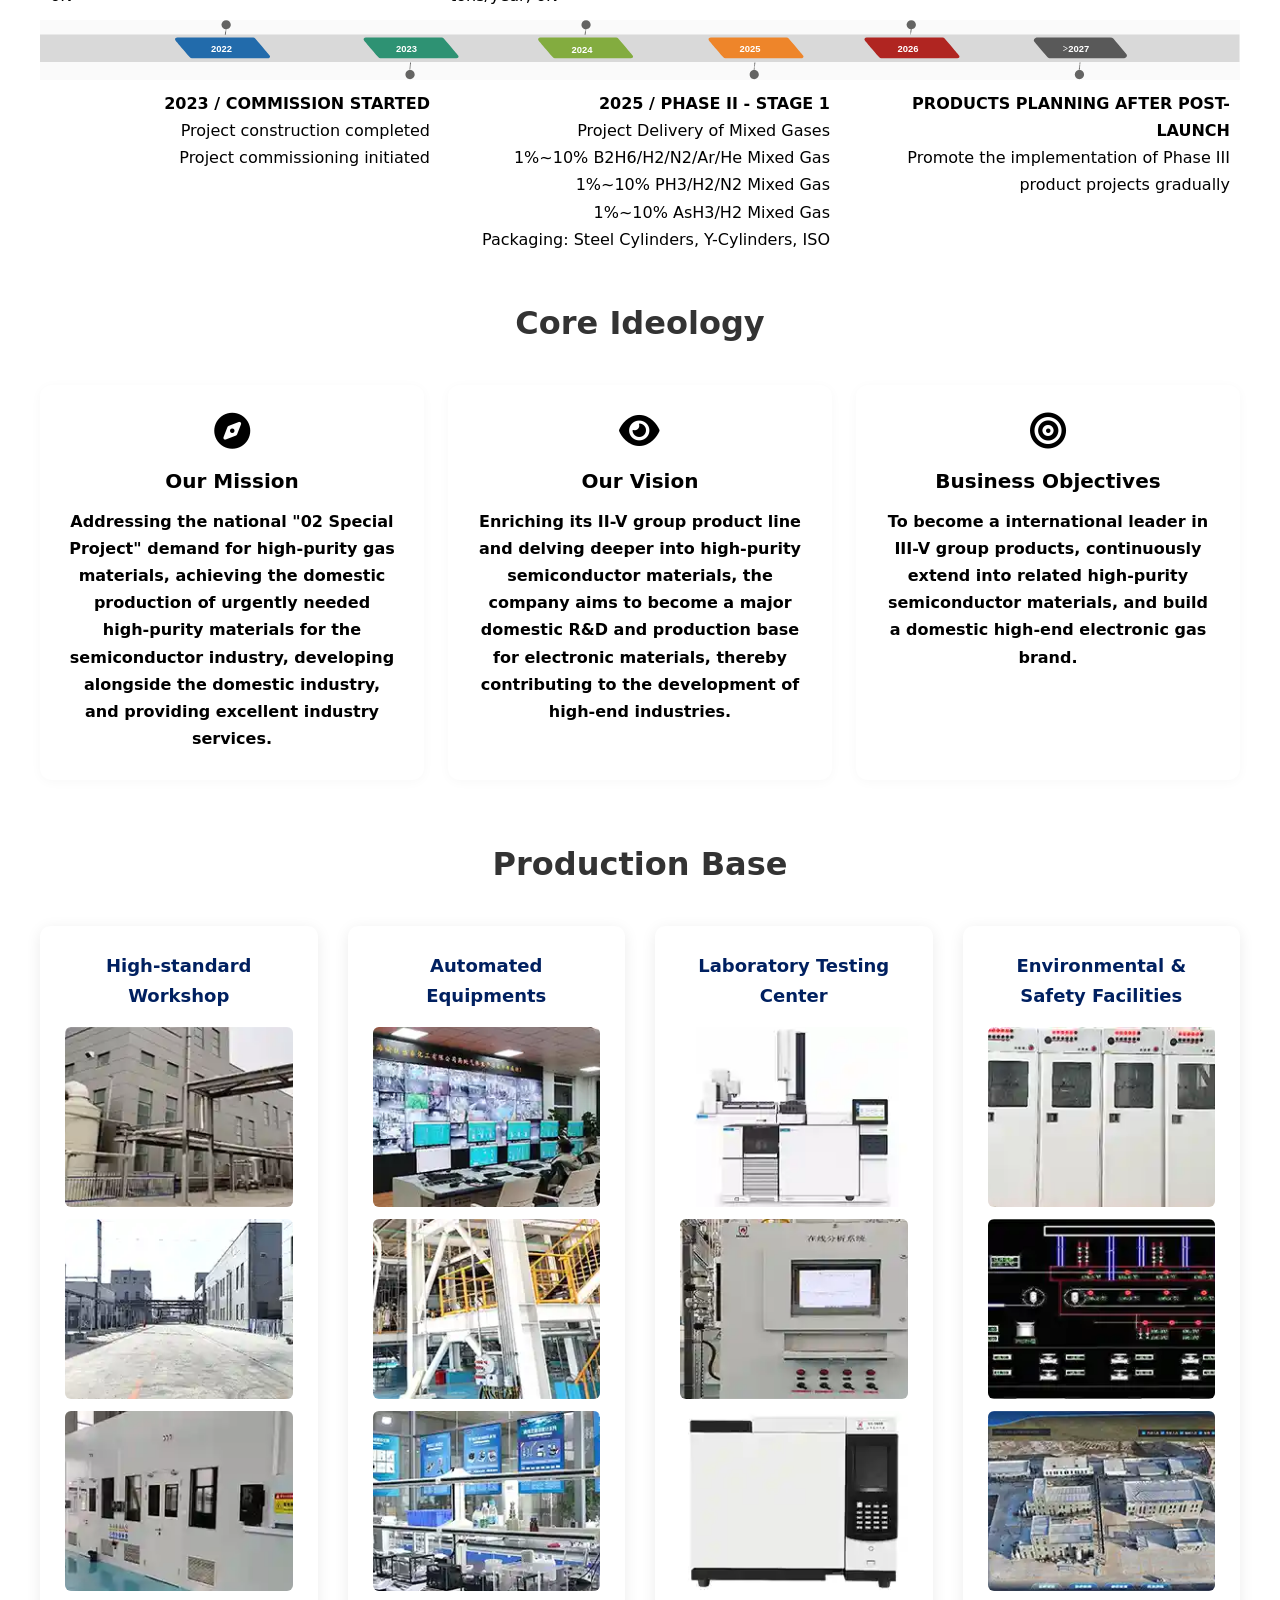
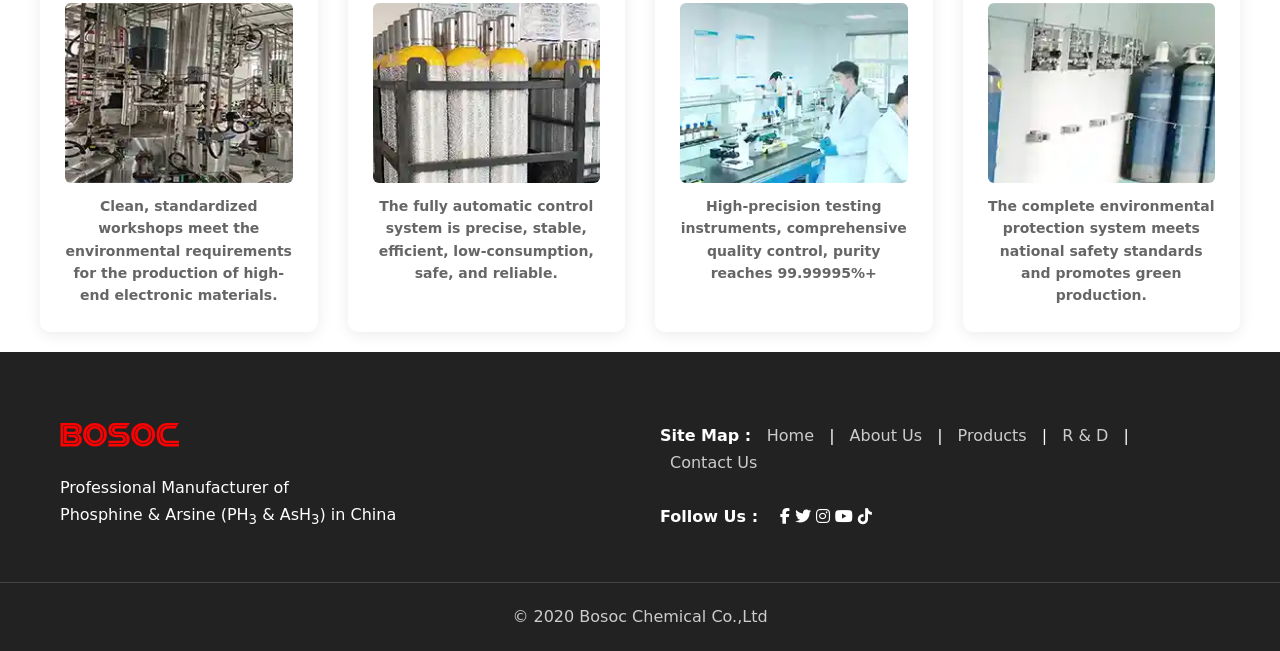
==== commit 4bca1e6d: "Update print statement from 'Hello' to 'Goodbye'" ====
--- a/about.html
+++ b/about.html
@@ -1,77 +1,70 @@
-  <!DOCTYPE html>
-  <html lang="en">
-  <head>
-    <meta charset="UTF-8">
-    <meta http-equiv="X-UA-Compatible" content="IE=Edge"/>
-    <meta name="viewport" content="width=device-width, initial-scale=1.0, maximum-scale=1.0, user-scalable=no">
-    <title>Bosoc Chemical Co.,Ltd - Manufacturer of Phosphine & Arsine in China - PH3 & AsH3</title>
-    <meta property="og:title" content="Bosoc Chemical Co.,Ltd - Manufacturer of Phosphine & Arsine (PH3 & AsH3) in China"/>
-    <meta name="twitter:title" content="Bosoc Chemical Co.,Ltd - Manufacturer of Phosphine & Arsine (PH3 & AsH3) in China"/>
-    <meta name="og:image:alt" content="Bosoc Chemical Co.,Ltd - Manufacturer of Phosphine & Arsine (PH3 & AsH3) in China"/>
-    <meta name="robots" content="index,follow">
-    <meta http-equiv="x-dns-prefetch-control" content="on">
-    <meta name="msapplication-TileColor" content="#da532c">
-    <meta name="msapplication-TileImage" content="images/mstile-144x144.png">
-    <meta name="msapplication-config" content="/browserconfig.xml">
-    <meta name="theme-color" content="#ff0000">
-    <meta property="og:type" content="website">
-    <meta property="og:title" content="Bosoc Chemical Co.,Ltd - Manufacturer of Phosphine & Arsine (PH3 & AsH3) in China">
-    <meta property="og:site_name" content="Bosoc Chemical"/>
-    <meta property="og:url" content="https://www.bosoc.cn/"/>
-    <meta property="og:locale" content="en_US">
-    <meta name="twitter:card" content="Bosoc Chemical"/>
-    <meta name="twitter:site" content="@Bosoc_Chemical"/>
-    <meta name="twitter:creator" content="@Bosoc_Chemical"/>
-    <meta name="description" content="Leading Manufacturer of Phosphine & Arsine in China - PH3 & AsH3">
-    <meta name="author" content="BOSOC">
-    <meta name="keywords" content="BOSOC, chemical, phosphine, arsine, PH3, AsH3, manufacturer, supplier, factory, China">
-    <meta property="og:description" content="Bosoc Chemical Co.,Ltd - Manufacturer of Phosphine & Arsine (PH3 & AsH3) in China">
-    <meta property="twitter:description" content="@Bosoc_Chemical | Leading Manufacturer of Phosphine & Arsine (PH3 & AsH3) in China">
-    <meta property="og:image" content="https://www.bosoc.cn/images/Bosoc.jpg"><!-- 分享链接的封面图, 必须是完整网址，不能是相对路径 -->
-    <meta property="twitter:image" content="https://www.bosoc.cn/images/Bosoc.jpg">
-    <link property="image_src" href="https://www.bosoc.cn/images/Bosoc.jpg">
-    <meta property="og:image:width" content="1200">
-    <meta property="og:image:height" content="627">
-    <meta property="fb:app_id" content="128293383907353"/><!-- Facebook 应用的 ID，统计网页在 Facebook 上的分享、点击数据 -->
-    <link rel="alternate" href="https://www.bosoc.cn/" hreflang="en">
-    <link rel="canonical" href="https://www.bosoc.cn/">
-    <link rel="stylesheet" href="style/style.css">
-    <link rel="apple-touch-icon" href="images/apple-touch-icon.png" sizes="180x180">
-    <link rel="apple-touch-icon-precomposed" href="images/apple-touch-icon.png" sizes="180x180">
-    <link rel="icon" type="image/png" href="imagesfavicon-32x32.png" sizes="32x32">
-    <link rel="icon" type="image/png" href="images/favicon-16x16.png" sizes="16x16">
-    <link rel="shortcut icon" href="images/favicon.ico">
-    <link rel="manifest" href="/site.webmanifest">
-    <link rel="mask-icon" href="images/Bosoc.svg" color="#5bbad5">
-    <link rel="stylesheet" href="https://cdnjs.cloudflare.com/ajax/libs/font-awesome/6.7.2/css/all.min.css">
+<!DOCTYPE html>
+<html lang="en">
+<head>
+  <meta charset="UTF-8">
+  <meta http-equiv="X-UA-Compatible" content="IE=Edge">
+  <meta name="viewport" content="width=device-width, initial-scale=1.0, maximum-scale=1.0, user-scalable=no">
+  <title>Bosoc Chemical Co.,Ltd - Manufacturer of Phosphine & Arsine in China - PH3 & AsH3</title>
+  <meta name="description" content="Leading Manufacturer of Phosphine & Arsine in China - PH3 & AsH3">
+  <meta name="author" content="BOSOC">
+  <meta name="keywords" content="BOSOC, chemical, phosphine, arsine, PH3, AsH3, manufacturer, supplier, factory, China">
+  <meta property="og:type" content="website">
+  <meta property="og:title" content="Bosoc Chemical Co.,Ltd - Manufacturer of Phosphine & Arsine (PH3 & AsH3) in China">
+  <meta property="og:site_name" content="Bosoc Chemical">
+  <meta property="og:url" content="https://www.bosoc.cn/">
+  <meta property="og:locale" content="en_US">
+  <meta property="og:description" content="Bosoc Chemical Co.,Ltd - Manufacturer of Phosphine & Arsine (PH3 & AsH3) in China">
+  <meta property="og:image" content="https://www.bosoc.cn/images/Bosoc.jpg">
+  <meta property="og:image:width" content="1200">
+  <meta property="og:image:height" content="627">
+  <meta name="twitter:card" content="summary_large_image">
+  <meta name="twitter:title" content="Bosoc Chemical Co.,Ltd - Manufacturer of Phosphine & Arsine (PH3 & AsH3) in China">
+  <meta name="twitter:description" content="Leading Manufacturer of Phosphine & Arsine (PH3 & AsH3) in China">
+  <meta name="twitter:image" content="https://www.bosoc.cn/images/Bosoc.jpg">
+  <meta name="robots" content="index,follow">
+  <meta http-equiv="x-dns-prefetch-control" content="on">
+  <meta name="theme-color" content="#ff0000">
+  <meta property="fb:app_id" content="128293383907353">
+  <link rel="alternate" href="https://www.bosoc.cn/" hreflang="en">
+  <link rel="canonical" href="https://www.bosoc.cn/">
+  <link rel="stylesheet" href="style/style.css">
+  <link rel="apple-touch-icon" href="images/apple-touch-icon.png" sizes="180x180">
+  <link rel="icon" type="image/png" href="images/favicon-32x32.png" sizes="32x32">
+  <link rel="icon" type="image/png" href="images/favicon-16x16.png" sizes="16x16">
+  <link rel="shortcut icon" href="images/favicon.ico">
+  <link rel="manifest" href="/site.webmanifest">
+  <link rel="mask-icon" href="images/Bosoc.svg" color="#5bbad5">
+  <link rel="stylesheet" href="https://cdnjs.cloudflare.com/ajax/libs/font-awesome/6.7.2/css/all.min.css">
 </head>
 <body>
 
 <header>
-<div class="container">
-<nav class="navbar">
-<div class="logo"><a href="#home"><img width="150" height="auto" src="images/Bosoc.svg" alt="Bosoc Chemical"></a></div>
-<input type="checkbox" id="menu-toggle">
-<label class="hamburger" for="menu-toggle">
-<span></span><span></span><span></span>
-</label>
-<ul class="nav-menu">
-<li><a href="index.html">Home</a></li>
-<li><a href="about.html">About Us</a></li>
-<li><a href="products.html">Products</a></li>
-<li><a href="rd.html">R & D</a></li>
-<li><a href="contact.html">Contact Us</a></li>
-</ul>
-</nav>
-</div>
+  <div class="container">
+    <nav class="navbar">
+      <div class="logo"><a href="#home"><img width="150" height="auto" src="images/Bosoc.svg" alt="Bosoc Chemical"></a></div>
+      <input type="checkbox" id="menu-toggle">
+      <label class="hamburger" for="menu-toggle">
+        <span></span><span></span><span></span>
+      </label>
+      <ul class="nav-menu">
+        <li><a href="index.html">Home</a></li>
+        <li><a href="about.html">About Us</a></li>
+        <li><a href="products.html">Products</a></li>
+        <li><a href="rd.html">R & D</a></li>
+        <li><a href="contact.html">Contact Us</a></li>
+      </ul>
+    </nav>
+  </div>
 </header>
 
 <section id="home" style="background-image:url(images/Bosoc_Chemical.webp)">
-<div class="container">
-<div class="col-6 fade-left">
-  <div class="bg-black"><h1>A leading manufacturer of high-purity electronic gases<br /><br />Serving the global semiconductor industry</h1></div>
-</div>
-</div>
+  <div class="container">
+    <div class="col-6 fade-left">
+      <div class="bg-black">
+        <h1>A leading manufacturer of high-purity electronic gases<br><br>Serving the global semiconductor industry</h1>
+      </div>
+    </div>
+  </div>
 </section>
 
 <section class="summary">
@@ -79,9 +72,9 @@
     <div class="core-info-col fade-left">
       <h3 style="color:var(--main-blue); font-size:22px; margin-bottom:20px;"><i class="fas fa-building" style="color:var(--main-red); margin-right:10px;"></i>Core Information</h3>
       <p style="margin-bottom:15px;"><strong>Established</strong>：In the year 2020, located in the national grade chemical industrial park in Cangzhou, Hebei</p>
-      <p style="margin-bottom:15px;"><strong>Factory size</strong>：covering an area of  113,333 square meters, with a total building area of ​​42,000 square meters, it is a high-standard automated factory.</p>
+      <p style="margin-bottom:15px;"><strong>Factory size</strong>：covering an area of 113,333 square meters, with a total building area of 42,000 square meters, it is a high-standard automated factory.</p>
       <p style="margin-bottom:15px;"><strong>Investment</strong>: Totally 500 million RMB, with over 300 million RMB self-raised.</p>
-      <p style="margin-bottom:15px;"><strong>Production Capacity</strong>: a research team of 20+ PhDs/Masters, with research leaders from 4 top domestic science and engineering universities.</p>
+      <p style="margin-bottom:15px;"><strong>R&D Team</strong>: a research team of 20+ PhDs/Masters, with research leaders from 4 top domestic science and engineering universities.</p>
       <p style="margin-bottom:15px;"><strong>Production Capacity</strong>: 200 tons/year of phosphine, 100 tons/year of arsine, with a purity of 99.99995%+.</p>
       <p><strong>Positioning</strong>: A major domestic R&D and production base for electronic materials, and a leader in the III-V group high-purity chemicals industry.</p>
     </div>
@@ -110,121 +103,122 @@
   </div>
 </section>
 
-<section style="max-width: 1200px; height: auto;">
-    <div class="table-container" style="border: 0 !important;">
-        <div class="flex-row">
-            <div class="cell-2"><b>2022-03 / PROJECT STARTED</b><br>Phase I construction commenced, with a project duration of 23 months<br>
-Phosphine (PH3) design capacity: 200 tons/year, 6N<br>
-Arsine (AsH3) design capacity: 100 tons/year, 6N
-</div>
-            <div class="cell-2"><b>2024-02 / PHASE I DELIVERY</b><br>The project has been successfully commissioned and put into operation<br>
-Phosphine (PH3) production capacity: 200 tons/year, 6N<br>
-Arsine (AsH3) production capacity: 100 tons/year, 6N</div>
-            <div class="cell-2"><b>2026 / PHASE II - STAGE 2</b><br>Increased phosphine (PH3) production capacity: 200 tons/year, 6N<br>
-Phase III production is under preparation (within a new 60,000 sqm plant area).</div>
-        </div>
-        <div class="flex-row">
-            <div class="cell-1 right"><img src="images/BG.svg" id="bg"></div>
-        </div>
-        <div class="flex-row">
-            <div class="cell-2 right"><b>2023 / COMMISSION STARTED</b><br>Project construction completed<br>Project commissioning initiated</div>
-            <div class="cell-2 right"><b>2025 / PHASE II - STAGE 1</b><br>Project Delivery of Mixed Gases<br>1%~10% B2H6/H2/N2/Ar/He Mixed Gas<br>1%~10% PH3/H2/N2 Mixed Gas<br>1%~10% AsH3/H2 Mixed Gas<br>Packaging: Steel Cylinders, Y-Cylinders, ISO</div>
-            <div class="cell-2 right"><b>PRODUCTS PLANNING AFTER POST-LAUNCH</b><br>Promote the implementation of Phase III product projects gradually</div>
-        </div>
-    </div>
+<section style="max-width:1200px; height:auto;">
+  <div class="table-container" style="border:0 !important;">
+    <div class="flex-row">
+      <div class="cell-2"><b>2022-03 / PROJECT STARTED</b><br>Phase I construction commenced, with a project duration of 23 months<br>
+      Phosphine (PH<sub>3</sub>) design capacity: 200 tons/year, 6N<br>
+      Arsine (AsH<sub>3</sub>) design capacity: 100 tons/year, 6N</div>
+      <div class="cell-2"><b>2024-02 / PHASE I DELIVERY</b><br>The project has been successfully commissioned and put into operation<br>
+      Phosphine (PH<sub>3</sub>) production capacity: 200 tons/year, 6N<br>
+      Arsine (AsH<sub>3</sub>) production capacity: 100 tons/year, 6N</div>
+      <div class="cell-2"><b>2026 / PHASE II - STAGE 2</b><br>Increased phosphine (PH<sub>3</sub>) production capacity: 200 tons/year, 6N<br>
+      Phase III production is under preparation (within a new 60,000 sqm plant area).</div>
+    </div>
+    <div class="flex-row">
+      <div class="cell-1 right"><img src="images/BG.svg" id="bg" alt="BG"></div>
+    </div>
+    <div class="flex-row">
+      <div class="cell-2 right"><b>2023 / COMMISSION STARTED</b><br>Project construction completed<br>Project commissioning initiated</div>
+      <div class="cell-2 right"><b>2025 / PHASE II - STAGE 1</b><br>Project Delivery of Mixed Gases<br>1%~10% B2H6/H2/N2/Ar/He Mixed Gas<br>1%~10% PH3/H2/N2 Mixed Gas<br>1%~10% AsH3/H2 Mixed Gas<br>Packaging: Steel Cylinders, Y-Cylinders, ISO</div>
+      <div class="cell-2 right"><b>PRODUCTS PLANNING AFTER POST-LAUNCH</b><br>Promote the implementation of Phase III product projects gradually</div>
+    </div>
+  </div>
 </section>
 
 <section id="core_ideology">
-<div class="container">
-<h2 class="section-title fade-up">Core Ideology</h2>
-<div class="row">
-<div class="col-4 fade-left">
-    <div class="card hover-float"" style="text-align:center;">
-      <i class="fas fa-compass" style="font-size:36px; color:var(--main-blue); margin-bottom:15px;"></i>
-      <h3 style="color:var(--main-blue); font-size:20px;">Our Mission</h3>
-      <p style="margin-top:10px;font-weight: bold;">Addressing the national "02 Special Project" demand for high-purity gas materials, achieving the domestic production of urgently needed high-purity materials for the semiconductor industry, developing alongside the domestic industry, and providing excellent industry services.</p>
-    </div>
-</div>
-
-<div class="col-4 fade-up">
-<div class="card hover-float" style="text-align:center;">
-      <i class="fas fa-eye" style="font-size:36px; color:var(--main-blue); margin-bottom:15px;"></i>
-      <h3 style="color:var(--main-blue); font-size:20px;">Our Vision</h3>
-      <p style="margin-top:10px;font-weight: bold;">Enriching its II-V group product line and delving deeper into high-purity semiconductor materials, the company aims to become a major domestic R&D and production base for electronic materials, thereby contributing to the development of high-end industries.</p>
-</div>
-</div>
-
-<div class="col-4 fade-right">
-<div class="card hover-float" style="text-align:center;">
-      <i class="fas fa-bullseye" style="font-size:36px; color:var(--main-blue); margin-bottom:15px;"></i>
-      <h3 style="color:var(--main-blue); font-size:20px;">Business Objectives</h3>
-      <p style="margin-top:10px;font-weight: bold;">To become a international leader in III-V group products, continuously extend into related high-purity semiconductor materials, and build a domestic high-end electronic gas brand.</p>
-</div>
-</div>
-</div>
-</div>
+  <div class="container">
+    <h2 class="section-title fade-up">Core Ideology</h2>
+    <div class="row">
+      <div class="col-4 fade-left">
+        <div class="card hover-float" style="text-align:center;">
+          <i class="fas fa-compass" style="font-size:36px; color:var(--main-blue); margin-bottom:15px;"></i>
+          <h3 style="color:var(--main-blue); font-size:20px;">Our Mission</h3>
+          <p style="margin-top:10px;font-weight: bold;">Addressing the national "02 Special Project" demand for high-purity gas materials, achieving the domestic production of urgently needed high-purity materials for the semiconductor industry, developing alongside the domestic industry, and providing excellent industry services.</p>
+        </div>
+      </div>
+
+      <div class="col-4 fade-up">
+        <div class="card hover-float" style="text-align:center;">
+          <i class="fas fa-eye" style="font-size:36px; color:var(--main-blue); margin-bottom:15px;"></i>
+          <h3 style="color:var(--main-blue); font-size:20px;">Our Vision</h3>
+          <p style="margin-top:10px;font-weight: bold;">Enriching its II-V group product line and delving deeper into high-purity semiconductor materials, the company aims to become a major domestic R&D and production base for electronic materials, thereby contributing to the development of high-end industries.</p>
+        </div>
+      </div>
+
+      <div class="col-4 fade-right">
+        <div class="card hover-float" style="text-align:center;">
+          <i class="fas fa-bullseye" style="font-size:36px; color:var(--main-blue); margin-bottom:15px;"></i>
+          <h3 style="color:var(--main-blue); font-size:20px;">Business Objectives</h3>
+          <p style="margin-top:10px;font-weight: bold;">To become a international leader in III-V group products, continuously extend into related high-purity semiconductor materials, and build a domestic high-end electronic gas brand.</p>
+        </div>
+      </div>
+    </div>
+  </div>
 </section>
 
 <section id="facility" class="section">
-<div class="container">
-<h2 class="section-title fade-up">Production Base</h2>
-<div class="row">
-<div class="col-3 fade-left">
-<div class="card facility-card">
-<h3>High-standard Workshop</h3>
-<div class="grid-4">
-<img src="images/workshop-phosphine-S.webp" alt="workshop-phosphine" onclick="openImg('images/workshop-phosphine-B.webp')" style="cursor:pointer;">
-<img src="images/workshop-arsine-S.webp" alt="workshop-arsine" onclick="openImg('images/workshop-arsine-B.webp')" style="cursor:pointer;">
-<img src="images/phosphine-workshop-S.webp" alt="phosphine-workshop" onclick="openImg('images/phosphine-workshop-B.webp')" style="cursor:pointer;">
-<img src="images/arsine-workshop-S.webp" alt="arsine-workshop" onclick="openImg('images/arsine-workshop-B.webp')" style="cursor:pointer;">
-</div>
-<p><b>Clean, standardized workshops meet the environmental requirements for the production of high-end electronic materials.</b></p>
-</div>
-</div>
-<div class="col-3 fade-up">
-<div class="card facility-card">
-<h3>Automated Equipments</h3>
-<div class="grid-4">
-<img src="images/production-equipment-phosphine-S.webp" alt=production-equipment-phosphine" onclick="openImg('images/production-equipment-phosphine-B.webp')" style="cursor:pointer;">
-<img src="images/production-equipment-arsine-S.webp" alt="production-equipment-arsine" onclick="openImg('images/production-equipment-arsine-B.webp')" style="cursor:pointer;">
-<img src="images/phosphine-production-equipment-S.webp" alt="phosphine-production-equipment" onclick="openImg('images/phosphine-production-equipment-B.webp')" style="cursor:pointer;">
-<img src="images/arsine-production-equipment-S.webp" alt="arsine-production-equipment" onclick="openImg('images/arsine-production-equipment-B.webp')" style="cursor:pointer;">
-</div>
-<p><b>The fully automatic control system is precise, stable, efficient, low-consumption, safe, and reliable.</b></p>
-</div>
-</div>
-<div class="col-3 fade-up">
-<div class="card facility-card">
-<h3>Laboratory Testing Center</h3>
-<div class="grid-4">
-<img src="images/lab-arsine-S.webp" alt="lab-arsine" onclick="openImg('images/lab-arsine-B.webp')" style="cursor:pointer;">
-<img src="images/phosphine-lab-S.webp" alt="phosphine-lab" onclick="openImg('images/phosphine-lab-B.webp')" style="cursor:pointer;">
-<img src="images/arsine-lab-S.webp" alt="arsine-lab" onclick="openImg('images/arsine-lab-B.webp')" style="cursor:pointer;">
-<img src="images/lab-phosphine-S.webp" alt="lab-phosphin" onclick="openImg('images/lab-phosphine-B.webp')" style="cursor:pointer;">
-</div>
-<p><b>High-precision testing instruments, comprehensive quality control, purity reaches 99.99995%+</b></p>
-</div>
-</div>
-<div class="col-3 fade-right">
-<div class="card facility-card">
-<h3>Environmental & Safety Facilities</h3>
-<div class="grid-4">
-<img src="images/environmental-phosphine-S.webp" alt="environmental-phosphine" onclick="openImg('images/environmental-phosphine-B.webp')" style="cursor:pointer;">
-<img src="images/environmental-arsine-S.webp" alt="environmental-arsine" onclick="openImg('images/environmental-arsine-B.webp')" style="cursor:pointer;">
-<img src="images/phosphine-safety-S.webp" alt="phosphine-environmental" onclick="openImg('images/phosphine-safety-B.webp')" style="cursor:pointer;">
-<img src="images/arsine-safety-S.webp" alt="arsine-environmental" onclick="openImg('images/arsine-safety-B.webp')" style="cursor:pointer;">
-</div>
-<p><b>The complete environmental protection system meets national safety standards and promotes green production.</b></p>
-</div>
-</div>
-</div>
-</div>
-</section>
-
-<!-- 图片放大弹窗 -->
+  <div class="container">
+    <h2 class="section-title fade-up">Production Base</h2>
+    <div class="row">
+      <div class="col-3 fade-left">
+        <div class="card facility-card">
+          <h3>High-standard Workshop</h3>
+          <div class="grid-4">
+            <img src="images/workshop-phosphine-S.webp" alt="workshop-phosphine" onclick="openImg('images/workshop-phosphine-B.webp')" style="cursor:pointer;">
+            <img src="images/workshop-arsine-S.webp" alt="workshop-arsine" onclick="openImg('images/workshop-arsine-B.webp')" style="cursor:pointer;">
+            <img src="images/phosphine-workshop-S.webp" alt="phosphine-workshop" onclick="openImg('images/phosphine-workshop-B.webp')" style="cursor:pointer;">
+            <img src="images/arsine-workshop-S.webp" alt="arsine-workshop" onclick="openImg('images/arsine-workshop-B.webp')" style="cursor:pointer;">
+          </div>
+          <p><b>Clean, standardized workshops meet the environmental requirements for the production of high-end electronic materials.</b></p>
+        </div>
+      </div>
+
+      <div class="col-3 fade-up">
+        <div class="card facility-card">
+          <h3>Automated Equipments</h3>
+          <div class="grid-4">
+            <img src="images/production-equipment-phosphine-S.webp" alt="production-equipment-phosphine" onclick="openImg('images/production-equipment-phosphine-B.webp')" style="cursor:pointer;">
+            <img src="images/production-equipment-arsine-S.webp" alt="production-equipment-arsine" onclick="openImg('images/production-equipment-arsine-B.webp')" style="cursor:pointer;">
+            <img src="images/phosphine-production-equipment-S.webp" alt="phosphine-production-equipment" onclick="openImg('images/phosphine-production-equipment-B.webp')" style="cursor:pointer;">
+            <img src="images/arsine-production-equipment-S.webp" alt="arsine-production-equipment" onclick="openImg('images/arsine-production-equipment-B.webp')" style="cursor:pointer;">
+          </div>
+          <p><b>The fully automatic control system is precise, stable, efficient, low-consumption, safe, and reliable.</b></p>
+        </div>
+      </div>
+
+      <div class="col-3 fade-up">
+        <div class="card facility-card">
+          <h3>Laboratory Testing Center</h3>
+          <div class="grid-4">
+            <img src="images/lab-arsine-S.webp" alt="lab-arsine" onclick="openImg('images/lab-arsine-B.webp')" style="cursor:pointer;">
+            <img src="images/phosphine-lab-S.webp" alt="phosphine-lab" onclick="openImg('images/phosphine-lab-B.webp')" style="cursor:pointer;">
+            <img src="images/arsine-lab-S.webp" alt="arsine-lab" onclick="openImg('images/arsine-lab-B.webp')" style="cursor:pointer;">
+            <img src="images/lab-phosphine-S.webp" alt="lab-phosphine" onclick="openImg('images/lab-phosphine-B.webp')" style="cursor:pointer;">
+          </div>
+          <p><b>High-precision testing instruments, comprehensive quality control, purity reaches 99.99995%+</b></p>
+        </div>
+      </div>
+
+      <div class="col-3 fade-right">
+        <div class="card facility-card">
+          <h3>Environmental & Safety Facilities</h3>
+          <div class="grid-4">
+            <img src="images/environmental-phosphine-S.webp" alt="environmental-phosphine" onclick="openImg('images/environmental-phosphine-B.webp')" style="cursor:pointer;">
+            <img src="images/environmental-arsine-S.webp" alt="environmental-arsine" onclick="openImg('images/environmental-arsine-B.webp')" style="cursor:pointer;">
+            <img src="images/phosphine-safety-S.webp" alt="phosphine-environmental" onclick="openImg('images/phosphine-safety-B.webp')" style="cursor:pointer;">
+            <img src="images/arsine-safety-S.webp" alt="arsine-environmental" onclick="openImg('images/arsine-safety-B.webp')" style="cursor:pointer;">
+          </div>
+          <p><b>The complete environmental protection system meets national safety standards and promotes green production.</b></p>
+        </div>
+      </div>
+    </div>
+  </div>
+</section>
+
 <div id="imgPopup" style="display:none;position:fixed;top:50%;left:50%;transform:translate(-50%,-50%);max-width:90%;max-height:90%;z-index:10000;background:#fff;border-radius:8px;overflow:hidden;box-shadow:0 5px 30px rgba(0,0,0,0.5);">
-<span onclick="closeImg()" style="position:absolute;top:12px;right:15px;color:#000;font-size:28px;cursor:pointer;z-index:10001;">&times;</span>
-<img id="popupImg" style="width:100%;height:auto;display:block;">
+  <span onclick="closeImg()" style="position:absolute;top:12px;right:15px;color:#000;font-size:28px;cursor:pointer;z-index:10001;">&times;</span>
+  <img id="popupImg" style="width:100%;height:auto;display:block;" alt="Preview">
 </div>
 
 <footer>
@@ -235,53 +229,25 @@
         <p>Professional Manufacturer of<br>Phosphine & Arsine (PH<sub>3</sub> & AsH<sub>3</sub>) in China</p>
       </div>
       <div class="footer-col">
-        <b>Site Map : </b> 
-        <li><a href="index.html">Home</a></li> | 
-        <li><a href="about.html">About Us</a></li> | 
-        <li><a href="products.html">Products</a></li> | 
-        <li><a href="rd.html">R & D</a></li> | 
-        <li><a href="contact.html">Contact Us</a></li><br /><br />
+        <b>Site Map : </b>
+        <li><a href="index.html">Home</a></li> |
+        <li><a href="about.html">About Us</a></li> |
+        <li><a href="products.html">Products</a></li> |
+        <li><a href="rd.html">R & D</a></li> |
+        <li><a href="contact.html">Contact Us</a></li><br><br>
         <div class="SocialMedia">
           <b>Follow Us : &nbsp;&nbsp;</b>
-          <a href="https://facebook.com" target="_blank" rel="noopener"><i class="fab fa-facebook-f">&nbsp;&nbsp;</i>&nbsp;&nbsp;</a>
-          <a href="https://twitter.com" target="_blank" rel="noopener"><i class="fab fa-twitter">&nbsp;&nbsp;</i>&nbsp;&nbsp;</a>
-          <a href="https://instagram.com" target="_blank" rel="noopener"><i class="fab fa-instagram">&nbsp;&nbsp;</i>&nbsp;&nbsp;</a>
-          <a href="https://youtube.com" target="_blank" rel="noopener"><i class="fab fa-youtube">&nbsp;&nbsp;</i>&nbsp;&nbsp;</a>
-          <a href="https://tiktok.com" target="_blank" rel="noopener"><i class="fab fa-tiktok"></i></a>
+          <a href="https://facebook.com" target="_blank" rel="noopener noreferrer"><i class="fab fa-facebook-f"></i></a>
+          <a href="https://twitter.com" target="_blank" rel="noopener noreferrer"><i class="fab fa-twitter"></i></a>
+          <a href="https://instagram.com" target="_blank" rel="noopener noreferrer"><i class="fab fa-instagram"></i></a>
+          <a href="https://youtube.com" target="_blank" rel="noopener noreferrer"><i class="fab fa-youtube"></i></a>
+          <a href="https://tiktok.com" target="_blank" rel="noopener noreferrer"><i class="fab fa-tiktok"></i></a>
         </div>
       </div>
     </div>
   </div>
   <div class="copyright">© 2020 Bosoc Chemical Co.,Ltd</div>
 </footer>
-
-<script>
-function openImg(src){document.getElementById("popupImg").src=src;document.getElementById("imgPopup").style.display="block";}
-function closeImg(){document.getElementById("imgPopup").style.display="none";}
-document.addEventListener('keydown', function(e) {
-    if (e.key === 'Escape') {
-        closeImg();
-    }
-});
-</script>
-
-<script>
-document.addEventListener('DOMContentLoaded',function(){
-const els=document.querySelectorAll('.fade-up,.fade-left,.fade-right')
-const ob=new IntersectionObserver((e)=>{e.forEach(i=>{if(i.isIntersecting)i.target.classList.add('show')})},{threshold:0.1})
-els.forEach(e=>ob.observe(e))})
-
-let currentSlide = 0;
-const slides = document.querySelectorAll('.carousel-item');
-const dots = document.querySelectorAll('.dot');
-function showSlide(){slides.forEach((s,i)=>{s.classList.remove('active');dots[i].classList.remove('active');});slides[currentSlide].classList.add('active');dots[currentSlide].classList.add('active');}
-function nextSlide(){currentSlide=(currentSlide+1)%slides.length;showSlide();}
-function prevSlide(){currentSlide=(currentSlide-1+slides.length)%slides.length;showSlide();}
-function goToSlide(n){currentSlide=n;showSlide();}
-document.querySelector('.next').addEventListener('click',nextSlide);
-document.querySelector('.prev').addEventListener('click',prevSlide);
-setInterval(nextSlide,3000); 
-</script>
 
 <div class="cs_float">
   <button class="cs_btn cs_form" onclick="toggleForm()"><img src="images/Email.gif" alt="Email"></button>
@@ -290,7 +256,6 @@
 </div>
 <div class="overlay" id="overlay"></div>
 
-<!-- 留言表单弹窗 -->
 <div class="popup" id="formPopup">
   <button class="close" onclick="closeAll()">&times;</button>
   <h3>Leave Message</h3>
@@ -301,7 +266,6 @@
   <button type="submit">Submit</button>
 </div>
 
-<!-- 在线聊天弹窗 -->
 <div class="popup" id="chatPopup">
   <button class="close" onclick="closeAll()">&times;</button>
   <h3>Live Chat</h3>
@@ -310,10 +274,32 @@
 </div>
 
 <script>
+document.addEventListener('DOMContentLoaded',function(){
+  const els=document.querySelectorAll('.fade-up,.fade-left,.fade-right')
+  const ob=new IntersectionObserver((e)=>{e.forEach(i=>{if(i.isIntersecting)i.target.classList.add('show')})},{threshold:0.1})
+  els.forEach(e=>ob.observe(e))
+
+  let currentSlide = 0;
+  const slides = document.querySelectorAll('.carousel-item');
+  const dots = document.querySelectorAll('.dot');
+  function showSlide(){slides.forEach((s,i)=>{s.classList.remove('active');dots[i].classList.remove('active');});slides[currentSlide].classList.add('active');dots[currentSlide].classList.add('active');}
+  function nextSlide(){currentSlide=(currentSlide+1)%slides.length;showSlide();}
+  function prevSlide(){currentSlide=(currentSlide-1+slides.length)%slides.length;showSlide();}
+  if(slides.length > 0){
+    document.querySelector('.next').addEventListener('click',nextSlide);
+    document.querySelector('.prev').addEventListener('click',prevSlide);
+    setInterval(nextSlide,3000);
+  }
+});
+
+function openImg(src){document.getElementById("popupImg").src=src;document.getElementById("imgPopup").style.display="block";}
+function closeImg(){document.getElementById("imgPopup").style.display="none";}
 function toggleForm(){document.getElementById("formPopup").style.display="block";document.getElementById("overlay").style.display="block";}
 function toggleChat(){document.getElementById("chatPopup").style.display="block";document.getElementById("overlay").style.display="block";}
 function openWA(){window.open("https://wa.me/8613316563686","_blank");}
 function closeAll(){document.getElementById("formPopup").style.display="none";document.getElementById("chatPopup").style.display="none";document.getElementById("overlay").style.display="none";}
+
+document.addEventListener('keydown', function(e) { if (e.key === 'Escape') { closeImg(); closeAll(); } });
 </script>
 </body>
-</html>+</html>
--- a/style/style.css
+++ b/style/style.css
@@ -1,316 +1,192 @@
-* { margin:0; padding:0; box-sizing:border-box; }
-html { scroll-behavior:smooth;overflow-x: hidden;width: 100%;}
-body { font-family:system-ui,-apple-system,Segoe UI,Roboto,sans-serif; line-height:1.7; color:#333; background:#f8f9fa;overflow-x: hidden;width: 100%;position: relative;}
-img { max-width:100%; height:auto; display:block; }
-a { text-decoration:none; color:inherit; }
-h1{color:#fff;font-size:clamp(16px, 1.562cqi, 30px)}
-h2 { color:#fff; font-size:25px; line-height:1.3; margin-bottom:20px; }
-ul { list-style:none; }
-section{max-width:1200px;margin:0 auto;padding:20px 0 !important;width:100%;container-type:inline-size;}
-video { width: 100%; height: 100%; object-fit: cover; opacity: 0.8;}
-iframe{width:100%;height:500px;border:none}
-section li {list-style-type: disc;}
-.container{max-width:1200px;padding:0 !important;width:100%;margin:0 auto; padding:0 20px;}
-.section-title { color:#333; font-size:32px; margin-bottom:40px; text-align:center; }
-.row { display:flex; flex-wrap:wrap; margin:0 -12px; }
-.col { flex:1; padding:0 12px; margin-bottom:24px; }
-.col-2{flex:0.5}
-.col-4 { flex:0 0 33.333%; max-width:33.333%; padding:0 12px; margin-bottom:24px; }
-.col-6 { flex:0 0 50%; max-width:70%; padding:0 12px; margin-bottom:24px; }
-.bg-black{width:90%;background-color:#00000080; border-radius:15px; padding:40px 30px;color:#fff;}
-.slogan{color:#e6f1ff;font-size:clamp(12px,2vw,20px);font-weight:500;line-height:1.6;font-family:-apple-system,BlinkMacSystemFont,"Segoe UI",sans-serif;overflow:hidden;white-space:nowrap;width:0;margin:10px 0;}
-.line1{animation:typing1 3s steps(32) 0.5s forwards,blink 0.75s step-end infinite;}
-.line2{animation:typing2 3.5s steps(38) 3.5s forwards,blink 0.75s step-end infinite;}
-.line3{animation:typing3 2.5s steps(29) 7s forwards,blink 0.75s step-end infinite;}
-@keyframes typing1{from{width:0}to{width:33ch}}
-@keyframes typing2{from{width:0}to{width:64ch}}
-@keyframes typing3{from{width:0}to{width:49ch}}
-@keyframes blink{from,to{border-color:transparent}50%{border-color:#64ffda}}
-.bg-white{max-width:100%; height:300px;background-color:#ffffff80; border-radius: 30px 0 30px 0; text-align: center; overflow: hidden; box-shadow: 0 0 15px rgba(255,255,255,0.8), 0 0 25px rgba(180,200,255,0.5);}
-.fade-up,.fade-down,.fade-left,.fade-right { opacity:0; transition:all 0.7s ease; }
-.fade-up { transform:translateY(30px); }
-.fade-down { transform:translateY(0px); }
-.fade-left { transform:translateX(-50px); }
-.fade-right { transform:translateX(50px); }
-.fade-up.show,.fade-down.show,.fade-left.show,.fade-right.show { opacity:1; transform:translate(0); }
-.hover-float { transition:0.3s; }
-.hover-float:hover { transform:translateY(-6px) scale(1.03); box-shadow:0 10px 20px #00000015; }
-.btn-click:active { transform:scale(0.96); }
-.breath { animation:breath 2.4s infinite alternate ease-in-out; }
-@keyframes breath { from{opacity:0.7;} to{opacity:1;} }
-.card { background:#fff; border-radius:12px; padding:28px; box-shadow:0 2px 12px #00000008; height:100%; }
-.btn { display:inline-block; padding:12px 28px; background:#0d6efd; color:#fff; border-radius:8px; font-size:20px; border:none; cursor:pointer; }
-.btn:hover { background:#0b5ed7; }
-.form-control { width:100%; padding:14px; border:1px solid #ddd; border-radius:8px; margin-bottom:16px; }
-.form-control:focus { outline:none; border-color:#0d6efd; box-shadow:0 0 0 3px #0d6efd1a; }
-header{position:sticky;top:0;background-color:rgba(0,0,0,0.7);box-shadow:0 2px 8px #00000007;z-index:99;}
-header .container{max-width:1200px;margin:0 auto;padding:0 100px;width:100%;}
-@media(max-width:1200px){header .container{padding:0 50px;}}
-@media(max-width:992px){header .container{padding:0 30px;}}
-@media(max-width:768px){header .container{padding:0 20px;}}
-@media(max-width:480px){header .container{padding:0 16px;}}
-.navbar { display:flex; justify-content:space-between; align-items:center; padding:20px; }
-.nav-menu { display:flex; gap:30px; }
-.nav-menu a { color:#fff; font-weight:500; }
-.nav-menu a:hover { color:#ff0000; }
-#menu-toggle { display:none; }
-.hamburger { display:none; flex-direction:column; gap:4px; cursor:pointer; }
-.hamburger span { width:24px; height:3px; background:#333; border-radius:2px; }
-.form-control { font-family:system-ui,-apple-system,Arial, Segoe UI,Roboto,sans-serif; font-size:16px; line-height:1; }
-.QR { float:right; clear:both; position:absolute; top:20px; right:20px; padding:5px; z-index:10; }
-footer { background:#222; color:#fff; padding:50px 0 20px; }
-.footer-content { display:flex; flex-wrap:wrap; gap:40px; margin-bottom:30px;padding:20px; }
-.footer-col {list-style: none;flex:1; min-width:220px;}
-.footer-col li {display: inline-block;margin: 0 10px;}
-.footer-col li a {color: #ccc;text-decoration: none;}
-.footer-col li a:hover {color: #fff;}
-.footer-col h4 { margin-bottom:16px; }
-.copyright { text-align:center; padding-top:20px; border-top:1px solid #444; color:#ccc; }
-::-webkit-scrollbar { width: 8px; height: 8px; }
-::-webkit-scrollbar-track { background: transparent; }
-::-webkit-scrollbar-thumb { background: red; border-radius: 4px; border: 2px solid transparent; background-clip: content-box; }
-::-webkit-scrollbar-thumb:hover { background: darkred; border: 2px solid transparent; background-clip: content-box; }
-
-svg { width: 300px; height: 300px; }
-.bg-text { fill: #ff0000; stroke: none; }
-.stroke-animation { fill: none; stroke: #ffffff; stroke-width: 2.5; stroke-dasharray: 1800; stroke-dashoffset: 1800; animation: draw 5s linear infinite; }
-#particles-js{width:100%;height:100vh;background: rgba(10, 20, 40, 0.4);}
-@keyframes draw { 0% { stroke-dashoffset: 1800; } 80% { stroke-dashoffset: 0; } 100% { stroke-dashoffset: 0; } }
-
-/* ========== 核心区块：全屏无空隙 + 背景满铺 ========== */
-#home {min-height:650px; background-size:cover; background-position:center; background-repeat:no-repeat; display:flex; align-items:center; justify-content:center;border-radius:0 0 8px 8px;animation: bgZoom 10s infinite alternate linear;overflow:hidden;}
-#home .container { max-width:1200px; padding:0 100px !important; }
-#home .row { align-items:center; margin:0; }
-.banner-text { position: absolute; left: 80px; top: 50%; transform: translateY(-50%); padding: 20px 30px; background: rgba(0,0,0,0.6); color: white; border-radius: 8px; animation: glow 3s ease-in-out infinite alternate; }
-@keyframes bg-pan { 0% { background-position: 0% 50%; transform: scale(1); } 50% { background-position: 100% 50%; transform: scale(1.02); } 100% { background-position: 0% 50%; transform: scale(1); } }
-@keyframes glow { from { box-shadow: 0 0 5px rgba(255,255,255,0.5); } to { box-shadow: 0 0 15px rgba(100,180,255,0.8); } }
-
-/* 企业核心信息&发展历程 区块样式 */
-.summary .container{max-width:1200px;width:100%;display:flex;flex-wrap:wrap;gap:30px;margin:0;padding:0;box-sizing:border-box;}
-.core-info-col,.history-col{flex:1;min-width:320px;padding:40px 35px;background:#fff;box-shadow:0 3px 15px rgba(0,0,0,0.08);border-radius:8px;box-sizing:border-box;}
-.core-info-col h3,.history-col h3{font-size:22px;color:var(--main-blue);margin-bottom:25px;display:flex;align-items:center;gap:8px;}
-.history-timeline{position:relative;padding-left:28px;margin-top:10px;}
-.history-timeline::before{content:"";position:absolute;left:6px;top:0;bottom:0;width:2px;background:#e0e0e0;}
-.history-item{position:relative;margin-bottom:22px;}
-.history-item time{display:inline-block;font-weight:600;color:var(--main-red);margin-bottom:6px;font-size:16px;}
-.history-item::before{content:"";position:absolute;left:-22px;top:6px;width:10px;height:10px;border-radius:50%;background:var(--main-red);}
-
-#facility .container{width:100%;max-width:1200px;margin:0 auto;padding:0 20px;box-sizing:border-box;}
-#facility .row{display:flex;flex-wrap:wrap;margin:0 -15px;box-sizing:border-box;}
-.col-3{flex:0 0 25%;max-width:25%;padding:0 15px;box-sizing:border-box;}
-.facility-card{background:#fff;padding:25px;border-radius:10px;box-shadow:0 3px 15px rgba(0,0,0,0.08);text-align:center;box-sizing:border-box;}
-.facility-card h3{font-size:18px;margin-bottom:15px;color:var(--main-blue);}
-.facility-card img{width:100%;height:180px;object-fit:cover;border-radius:6px;margin-bottom:12px;}
-.facility-card p{font-size:14px;color:#666;line-height:1.6;margin:0;}
-@media(max-width:1024px){.col-3{flex:0 0 50%;max-width:50%;margin-bottom:30px;}}
-@media(max-width:768px){.col-3{flex:0 0 100%;max-width:100%;}}
-
-#RD .container { max-width:1200px; padding:0 !important; }
-.carousel{position:relative;width:100%;height:500px;overflow:hidden;border-radius:8px;margin:0;padding:0;}
-.carousel-item{position:absolute;width:100%;height:100%;opacity:0;transition:opacity 0.6s ease;margin:0;padding:0;}
-.carousel-item.active{opacity:1;}
-.carousel-item img{width:100%;height:100%;object-fit:cover;display:block;margin:0;padding:0;border:none;}
-.prev{position:absolute;top:50%;left:20px;transform:translateY(-50%);background:rgba(0,0,0,0.4);color:white;border:none;width:48px;height:48px;border-radius:50%;font-size:20px;cursor:pointer;z-index:10;transition:all 0.3s;}
-.next{position:absolute;top:50%;right:20px;transform:translateY(-50%);background:rgba(0,0,0,0.4);color:white;border:none;width:48px;height:48px;border-radius:50%;font-size:20px;cursor:pointer;z-index:10;transition:all 0.3s;}
-.prev:hover{background:rgba(0,0,0,0.6);transform:translateY(-50%) scale(1.05);}
-.next:hover{background:rgba(0,0,0,0.6);transform:translateY(-50%) scale(1.05);}
-.dots{position:absolute;bottom:25px;left:50%;transform:translateX(-50%);display:flex;gap:12px;z-index:10;}
-.dot{width:14px;height:14px;background:rgba(255,255,255,0.6);border-radius:50%;cursor:pointer;transition:all 0.3s;}
-.dot.active{background:#0d6efd;transform:scale(1.2);}
-.dot:hover{background:rgba(255,255,255,0.9);}
-@keyframes car { 0% { opacity:0; } 12% { opacity:1; } 36% { opacity:1; } 48% { opacity:0; } 100% { opacity:0; } }
-
-#about {height:auto; min-height:551px; background-image:url(../images/Shengtai_Chemical.webp); background-size:cover; background-position:center; background-repeat:no-repeat; display:flex; align-items:center; justify-content:center; border-radius:8px;overflow:hidden;}
-#about .container { max-width:700px; font-weight:bold; padding:40px 30px; margin:50px auto; }
-#about p { max-width:800px; margin:0 auto; line-height:1.8; }
-
-#products .container { max-width:1200px; padding:0 !important; width:100%; }
-#products .card { display:flex; flex-direction:column; justify-content:space-between; }
-#products .card img { width:100%; border-radius:8px; margin-bottom:20px; }
-#products h1 { color:#000; font-size:30px; margin-bottom:10px; }
-#products .card h3 { font-size:20px; margin-bottom:10px; }
-#products .card p { color:#666; line-height:1.6; }
-#production_flow i { font-size:30px; flex-direction:column; }
-.table-container {width:100% !important; margin:0;padding:0;border:1px solid #000; box-sizing:border-box; overflow:hidden; }
-.table-header,.table-row { display:flex; font-size:16px; color:#333; }
-.table-header { background:#f5f5f5; font-weight:bold; font-size:18px; }
-.table-row { border-top:1px solid #000; }
-.table-col { flex:1; padding:20px; text-align:center; display:flex; align-items:center; justify-content:center; border-right:1px solid #000; box-sizing:border-box; }
-.table-col:last-child { border-right:none; }
-.row-highlight { background:#f5f5f5; font-weight:bold; }
-.text-red { color:#ed2633; font-size:20px; }
-.text-blue { color:#002060; font-size:20px; }
-.clients-reference { max-width: 1200px; margin: 0 auto; padding: 20px; }
-.clients-title { margin-bottom: 15px; }
-.clients-list { display: flex; flex-direction: column; gap: 0; border: 1px solid #ddd; }
-.clients-row { display: flex; flex-wrap: wrap; }
-.clients-label { min-width: 180px; flex: 0 0 180px; font-weight: bold; padding: 10px; border-right: 1px solid #ddd; border-bottom: 1px solid #ddd; background: #f8f8f8; }
-.clients-content { flex: 1; padding: 10px; border-bottom: 1px solid #ddd; }
-.clients-row:last-child .clients-label, .clients-row:last-child .clients-content { border-bottom: none; }
- @media (max-width:768px){.table-header,.table-row{flex-direction:column;}.table-col{border-right:none;border-bottom:1px solid #000;padding:12px;}.table-col:last-child{border-bottom:none;}.table-col::before{content:attr(data-label);font-weight:bold;margin-right:8px;color:#666;}}
-
-#contact .container{max-width:1200px;padding:0 !important;width:100%;}
-#contact .card { position:relative; line-height:40px; }
-#contact .card h3 { margin-bottom:20px; font-size:22px; }
-
-@media(max-width:768px){#products .container,#contact .container{padding:0 16px !important;}}
-@media(max-width:480px){#products .container,#contact .container{padding:0 12px !important;}}
-
-/* ========== 响应式断点1：1200px（大屏平板/小屏电脑） ========== */
-@media(max-width:1200px) {
-  .container { padding:0 50px; }
-  #home .container { padding:0 50px !important; }
-  #home h1 { font-size:36px; }
-  #home h2 { font-size:22px; }
-  #video { height:350px; }
-  .carousel { height:450px; }
-  #products .card h3 { font-size:19px; }
-  #contact .card h3 { font-size:21px; }
-}
-
-/* ========== 响应式断点2：992px（平板） ========== */
-@media(max-width:992px) {
-  .container { padding:0 30px; }
-  #home .container { padding:0 30px !important; }
-  .col-4 { flex:0 0 50%; max-width:50%; }
-  #home h1 { font-size:32px; }
-  #home h2 { font-size:20px; }
-  #home .btn { font-size:18px; padding:10px 24px; }
-  .carousel { height:400px; }
-  .section-title { font-size:28px; margin-bottom:30px; }
-  .section-title::after { width:200px; }
-  #about .container { max-width:90%; padding:30px 25px; }
-  #products.section, #contact.section { padding:30px 0 !important; }
-  #products .card h3 { font-size:18px; }
-  #contact .card h3 { font-size:20px; }
-  #contact .card { line-height:36px; }
-}
-
-/* ========== 响应式断点3：768px（手机横屏/小平板） ========== */
-@media(max-width:768px) {
-  .container { padding:0 20px; }
-  #home .container { padding:0 20px !important; }
-  .col-4, .col-6 { flex:0 0 100%; max-width:100%; }
-  .nav-menu { position:absolute; top:100%; left:0; width:100%; background:#fff; flex-direction:column; gap:0; padding:0; max-height:0; overflow:hidden; transition:max-height 0.4s; }
-  .nav-menu a { padding:14px 20px; border-bottom:1px solid #f1f1f1; color:#333; }
-  .hamburger { display:flex; }
-  #menu-toggle:checked~.nav-menu { max-height:400px; }
-  #home.section { min-height:auto; padding:50px 0 !important; }
-  #home h1, #home h2 { text-align:center; }
-  #home h1 { font-size:28px; margin-bottom:15px; }
-  #home h2 { font-size:18px; margin-bottom:30px; }
-  #home .btn { display:block; width:fit-content; margin:0 auto; font-size:16px; padding:10px 20px;}
-  #video {height:250px; margin:30px auto 0;}
-  .carousel { height:300px; }
-  #about.section { min-height:auto; padding:50px 0 !important;}
-  #about .container { max-width:92%; padding:25px 20px; margin:0 auto;}
-  .section-title {font-size:24px; }
-  .section-title::after { width:150px; }
-  #products.section, #contact.section { padding:50px 0 !important;}
-  #products .card { padding:24px; }
-  #products .card img { margin-bottom:16px;}
-  #contact .card { line-height:32px; padding:24px;}
-  #contact .card h3 { font-size:19px;}
-  .QR { position:relative; float:none; top:0; right:0; margin:20px auto 0; display:flex; flex-direction:column; align-items:center;}
-
-footer{background:#222;color:#ccc;padding:40px 0 0;}
-.container{width:100%;max-width:1200px;margin:0 auto;padding:0;box-sizing:border-box;}
-.footer-content{display:flex;align-items:flex-start;justify-content:center;gap:40px;margin-bottom:30px;}
-.footer-col{text-align:center;}
-.footer-col li{display:inline-block;margin:0 5px;}
-.footer-col a{color:#ccc;text-decoration:none;}
-.footer-col a:hover{color:#fff;}
-.SocialMedia{display:flex;align-items:flex-start;justify-content:top;gap:20px;margin-top:15px;}
-.SocialMedia b{font-size:18px;color:#ccc;margin-right:10px;line-height:50px;}
-.SocialMedia a{color:#ccc;transition:all 0.3s ease;display:inline-block;}}
-.SocialMedia a i{font-size:30px !important;display:inline-block !important;}
-.SocialMedia a:hover{color:#ffffff;}
-.SocialMedia a:hover i{transform:scale(1.15);}
-.copyright{width:100%;text-align:center;padding:20px 0;border-top:1px solid #444;color:#999;margin:0;box-sizing:border-box;}
-
-
-/* ========== 响应式断点4：480px（手机竖屏，核心适配） ========== */
-@media(max-width:480px) {
-  h1 { font-size:24px; }
-  h2 { font-size:16px; }
-  .btn { font-size:16px; padding:10px 20px; }
-  #video { height:200px; }
-  .carousel { height:250px; }
-  .section-title { font-size:22px; margin-bottom:25px; }
-  .section-title::after { width:120px; height:2px; }
-  #about .container { max-width:95%; padding:20px 15px; }
-  #products .card { padding:20px; }
-  #products .card h3 { font-size:17px; }
-  #contact .card { padding:20px; line-height:30px; }
-  #contact .card h3 { font-size:18px; }
-  .form-control { padding:12px; margin-bottom:12px; }
-  footer { padding:40px 0 20px; }
-  .footer-content { gap:15px; }
-}
-
-.table-container {width:98%;max-width:1200px; margin: 0 auto;}
-.flex-row {display:flex;width:100%;}
-.cell-2 {flex:2;padding:10px}
-.right {text-align:right}
-.cell-1 {flex:6;}
-#bg{width:100%;height:auto;}
-
-/* 静态HTML专用 悬浮客服面板：WhatsApp + 表单 + 在线聊天 ========== */
-.cs_float{position:fixed;right:20px;bottom:20px;display:flex;flex-direction:column;gap:12px;z-index:9999;}
-.cs_btn{width:50px;height:50px;border-radius:50%;border:none;background:#fff;box-shadow:0 4px 12px rgba(0,0,0,0.15);cursor:pointer;display:flex;align-items:center;justify-content:center;animation:bounce 2s infinite ease-in-out;transition:0.3s ease;}
-.cs_btn img{width:35px;height:35px;object-fit:contain;display:block;}
-.cs_btn:hover img{animation:imgRock 1.2s infinite linear;}
-.cs_btn:hover{transform:scale(1.12) translateY(-15px);box-shadow:0 6px 18px rgba(0,0,0,0.25);}
-.cs_form{background:#0078ff;}
-.cs_wa{background:#25d366;}
-.cs_chat{background:#ff5e5e;}
-@keyframes bounce{0%,100%{transform:translateY(0);}50%{transform:translateY(-12px);}}
-@keyframes imgRock{0%{transform:rotate(-20deg);}50%{transform:rotate(20deg);}100%{transform:rotate(-20deg);}}
-.popup{display:none;position:fixed;top:50%;left:50%;transform:translate(-50%,-50%);width:320px;background:#fff;padding:25px;border-radius:12px;box-shadow:0 10px 30px rgba(0,0,0,0.2);z-index:10000;}
-.popup .close{position:absolute;top:12px;right:15px;font-size:20px;cursor:pointer;color:#666;border:none;background:none;}
-.popup .close:hover{color:#000;}
-.popup h3{margin-top:0;margin-bottom:15px;font-size:18px;}
-.popup input,.popup textarea{width:100%;margin-bottom:10px;padding:10px;border:1px solid #ddd;border-radius:6px;box-sizing:border-box;}
-.popup button[type="submit"]{background:#0078ff;color:white;border:none;padding:10px;width:100%;border-radius:6px;cursor:pointer;}
-.overlay{display:none;position:fixed;top:0;left:0;width:100%;height:100%;background:rgba(0,0,0,0.3);z-index:9999;}
-
-/* Products ========== */
-.tabs { display: flex; gap: 10px; max-width: 1200px; margin: 0 auto 20px; flex-wrap: wrap; justify-content: center}
-.tab { padding: 10px 20px; background: #f5f5f5; border: 1px solid #333; cursor: pointer; border-radius: 4px; }
-.tab.active { background: #333; color: #fff; }
-.content { opacity: 0; visibility: hidden; height: 0; overflow: hidden; transition: all 1.5s ease; }
-.content.active { opacity: 1; visibility: visible; height: auto; overflow: visible; }
-.info-table { width: 100%; border-collapse: collapse; border: 1px solid #333; margin-bottom: 30px; }
-.info-table td { border: 1px solid #333; padding: 8px 12px; font-size: 16px; }
-.spec-table { width: 100%; border-collapse: collapse; border: 1px solid #333; }
-.spec-table th, .spec-table td { border: 1px solid #333; padding: 8px 12px; font-size: 16px; text-align: left; }
-.spec-table th { background-color: #f5f5f5; font-weight: bold; }
-.remark { width: 100%; margin: 20px auto 0; font-size: 14px; color: #333; border: 1px solid #333; padding: 10px; background: #f9f9f9; }
-@media (max-width: 768px) {
-body { padding: 10px; }
-h1 { font-size: 24px; }
-h2 { font-size: 28px; }
-.info-table td, .spec-table th, .spec-table td { font-size: 14px; padding: 6px 8px; }
-.spec-table, .spec-table thead, .spec-table tbody, .spec-table th, .spec-table td, .spec-table tr { display: block; }
-.spec-table thead tr { position: absolute; top: -9999px; left: -9999px; }
-.spec-table tr { border: 1px solid #333; margin-bottom: 10px; }
-.spec-table td { border: none; border-bottom: 1px solid #eee; position: relative; padding-left: 50%; }
-.spec-table td:before { position: absolute; top: 6px; left: 6px; width: 45%; padding-right: 10px; white-space: nowrap; font-weight: bold; content: attr(data-label); }
-.remark { font-size: 12px; padding: 8px; }
-}
-#banner {display: flex; max-width: 1200px; height: auto; min-height: 600px; margin: 0 auto;padding: 20px; position: relative;border-radius: 0 0 12px 12px;}
-.app-card-wrap { flex: 0 0 420px; display: grid; grid-template-columns: 1fr 1fr; gap: 1px; background: rgba(255,255,255,0.1); backdrop-filter: blur(5px); max-height: 450px; height: 100%; overflow: hidden; margin:auto 20px;}
-.app-card { background: rgba(51,51,51,0.8); padding: 10px; color: #fff; display: flex; flex-direction: column; align-items: center; justify-content: center; height: 100%; overflow: hidden; }
-.app-icon { margin-bottom: 10px;}
-.app-card-text { font-size: 11px; letter-spacing: 1px; }
-.app-text { flex: 1; padding-left: 80px; color: #fff; margin:auto 0; } 
-.app-text h2 { font-size: 36px; font-weight: bold; letter-spacing: 3px; margin-bottom: 25px; text-transform: lowercase; }
-.app-text p { font-size: 18px; line-height: 1.8; font-weight: 500; color: #fff; max-width: 500px; }
-@media (max-width: 992px) {
-    section { flex-direction: column; min-height: auto; }
-    .app-card-wrap { flex: none; max-width: 420px;  }
-    .app-text { padding-left: 0; text-align: center; }
-    .app-text p { max-width: 100%; }
-}
-.chip-bg { max-width: 1200px; height: auto; width: 100%; min-height: 610px; position: relative; display: flex;}
-#particles-js { position: absolute; top: 0; left: 0; width: 100%; height: 100%; pointer-events: none; border-radius: 0 0 12px 12px;}+* { margin:0; padding:0; box-sizing:border-box; }
+html { scroll-behavior:smooth; width:100%; }
+body { font-family:system-ui,-apple-system,Segoe UI,Roboto,sans-serif; line-height:1.7;width:100%; position:relative; }
+header { position:sticky; top:0; background-color:rgba(0,0,0,0.7); box-shadow:0 2px 8px #00000007; z-index:99; }
+header .container { max-width:1200px; margin:0 auto; padding:0 100px; width:100%; }
+img { max-width:100%; height:auto; display:block; }
+a { text-decoration:none; color:inherit; }
+h1 { color:#fff; font-size:clamp(12px, 3vw, 25px); }
+h2 { color:#fff; font-size:25px; line-height:1.3; margin-bottom:20px; }
+ul { list-style:none; }
+section { max-width:1200px; margin:0 auto; padding:20px 0 !important; width:100%; container-type:inline-size; }
+video { width:100%; height:100%; object-fit:cover; opacity:0.8; }
+iframe { width:100%; height:500px; border:none; }
+section li { list-style-type:disc; }
+.container { max-width:1200px; padding:0 !important; width:100%; margin:0 auto; padding:0 20px; }
+.section-title { color:#333; font-size:32px; margin-bottom:40px; text-align:center; }
+.row { display:flex; flex-wrap:wrap; margin:0 -12px; }
+.col { flex:1; padding:0 12px; margin-bottom:24px; }
+.col-2 { flex:0.5; }
+.col-4 { flex:0 0 33.333%; max-width:33.333%; padding:0 12px; margin-bottom:24px; }
+.col-6 { flex:0 0 50%; max-width:70%; padding:0 12px; margin-bottom:24px; }
+.bg-black { width:90%; background-color:#00000080; border-radius:15px; padding:40px 30px; color:#fff; }
+.slogan { color:#e6f1ff; font-size:clamp(12px,2vw,20px); font-weight:500; line-height:1.6; font-family:-apple-system,BlinkMacSystemFont,"Segoe UI",sans-serif; overflow:hidden; white-space:nowrap; width:0; margin:10px 0; }
+.line1 { animation:typing1 3s steps(32) 0.5s forwards,blink 0.75s step-end infinite; }
+.line2 { animation:typing2 3.5s steps(38) 3.5s forwards,blink 0.75s step-end infinite; }
+.line3 { animation:typing3 2.5s steps(29) 7s forwards,blink 0.75s step-end infinite; }
+@keyframes typing1 { from{width:0;} to{width:33ch;} }
+@keyframes typing2 { from{width:0;} to{width:64ch;} }
+@keyframes typing3 { from{width:0;} to{width:49ch;} }
+@keyframes blink { from,to{border-color:transparent;} 50%{border-color:#64ffda;} }
+.bg-white { max-width:100%; height:300px; background-color:#ffffff80; border-radius:30px 0 30px 0; text-align:center; overflow:hidden; box-shadow:0 0 15px rgba(255,255,255,0.8),0 0 25px rgba(180,200,255,0.5); }
+.fade-up,.fade-down,.fade-left,.fade-right { opacity:0; transition:all 0.7s ease; }
+.fade-up { transform:translateY(30px); }
+.fade-down { transform:translateY(0px); }
+.fade-left { transform:translateX(-50px); }
+.fade-right { transform:translateX(50px); }
+.fade-up.show,.fade-down.show,.fade-left.show,.fade-right.show { opacity:1; transform:translate(0); }
+.hover-float { transition:0.3s; }
+.hover-float:hover { transform:translateY(-6px) scale(1.03); box-shadow:0 10px 20px #00000015; }
+.btn-click:active { transform:scale(0.96); }
+.breath { animation:breath 2.4s infinite alternate ease-in-out; }
+@keyframes breath { from{opacity:0.7;} to{opacity:1;} }
+.card { background:#fff; border-radius:12px; padding:28px; box-shadow:0 2px 12px #00000008; height:100%; }
+.btn { display:inline-block; padding:12px 28px; background:#0d6efd; color:#fff; border-radius:8px; font-size:20px; border:none; cursor:pointer; }
+.btn:hover { background:#0b5ed7; }
+.form-control { width:100%; padding:14px; border:1px solid #ddd; border-radius:8px; margin-bottom:16px; font-family:system-ui,-apple-system,Arial,Segoe UI,Roboto,sans-serif; font-size:16px; line-height:1; }
+.form-control:focus { outline:none; border-color:#0d6efd; box-shadow:0 0 0 3px #0d6efd1a; }
+@media(max-width:1200px) { header .container{padding:0 50px;} }
+@media(max-width:992px) { header .container{padding:0 30px;} }
+@media(max-width:768px) { header .container{padding:0 20px;} }
+@media(max-width:480px) { header .container{padding:0 16px;} }
+.navbar { display:flex; justify-content:space-between; align-items:center; padding:20px; }
+.nav-menu { display:flex; gap:30px; }
+.nav-menu a { color:#fff; font-weight:500; }
+.nav-menu a:hover { color:#ff0000; }
+#menu-toggle { display:none; }
+.hamburger { display:none; flex-direction:column; gap:4px; cursor:pointer; }
+.hamburger span { width:24px; height:3px; background:#333; border-radius:2px; }
+.QR { float:right; clear:both; position:absolute; top:20px; right:20px; padding:5px; z-index:10; }
+footer { background:#222; color:#fff; padding:50px 0 20px; }
+.footer-content { display:flex; flex-wrap:wrap; gap:40px; margin-bottom:30px; padding:20px; }
+.footer-col { list-style:none; flex:1; min-width:220px; text-align:left; }
+.footer-col li { display:inline-block; margin:0 10px; }
+.footer-col li a { color:#ccc; text-decoration:none; }
+.footer-col li a:hover { color:#fff; }
+.footer-col h4 { margin-bottom:16px; }
+.copyright { text-align:center; padding-top:20px; border-top:1px solid #444; color:#ccc; }
+::-webkit-scrollbar { width:8px; height:8px; }
+::-webkit-scrollbar-track { background:transparent; }
+::-webkit-scrollbar-thumb { background:red; border-radius:4px; border:2px solid transparent; background-clip:content-box; }
+::-webkit-scrollbar-thumb:hover { background:darkred; border:2px solid transparent; background-clip:content-box; }
+svg { width:300px; height:300px; }
+.bg-text { fill:#ff0000; stroke:none; }
+.stroke-animation { fill:none; stroke:#ffffff; stroke-width:2.5; stroke-dasharray:1800; stroke-dashoffset:1800; animation:draw 5s linear infinite; }
+#particles-js { width:100%; height:100vh; background:rgba(10,20,40,0.4); }
+@keyframes draw { 0%{stroke-dashoffset:1800;} 80%{stroke-dashoffset:0;} 100%{stroke-dashoffset:0;} }
+#home { min-height:650px; background-size:cover; background-position:center; background-repeat:no-repeat; display:flex; align-items:center; justify-content:center; border-radius:0 0 8px 8px; overflow:hidden; }
+#home .container { max-width:1200px; padding:0 100px !important; }
+#home .row { align-items:center; margin:0; }
+.banner-text { position:absolute; left:80px; top:50%; transform:translateY(-50%); padding:20px 30px; background:rgba(0,0,0,0.6); color:white; border-radius:8px; animation:glow 3s ease-in-out infinite alternate; }
+@keyframes glow { from{box-shadow:0 0 5px rgba(255,255,255,0.5);} to{box-shadow:0 0 15px rgba(100,180,255,0.8);} }
+.summary .container { max-width:1200px; width:100%; display:flex; flex-wrap:wrap; gap:30px; margin:0; padding:0; box-sizing:border-box; }
+.core-info-col,.history-col { flex:1; min-width:320px; padding:40px 35px; background:#fff; box-shadow:0 3px 15px rgba(0,0,0,0.08); border-radius:8px; box-sizing:border-box; }
+.core-info-col h3,.history-col h3 { font-size:22px; color:#002060; margin-bottom:25px; display:flex; align-items:center; gap:8px; }
+.history-timeline { position:relative; padding-left:28px; margin-top:10px; }
+.history-timeline::before { content:""; position:absolute; left:6px; top:0; bottom:0; width:2px; background:#e0e0e0; }
+.history-item { position:relative; margin-bottom:22px; }
+.history-item time { display:inline-block; font-weight:600; color:#ed2633; margin-bottom:6px; font-size:16px; }
+.history-item::before { content:""; position:absolute; left:-22px; top:6px; width:10px; height:10px; border-radius:50%; background:#ed2633; }
+#facility .container { width:100%; max-width:1200px; margin:0 auto; padding:0 20px; box-sizing:border-box; }
+#facility .row { display:flex; flex-wrap:wrap; margin:0 -15px; box-sizing:border-box; }
+.col-3 { flex:0 0 25%; max-width:25%; padding:0 15px; box-sizing:border-box; }
+.facility-card { background:#fff; padding:25px; border-radius:10px; box-shadow:0 3px 15px rgba(0,0,0,0.08); text-align:center; box-sizing:border-box; }
+.facility-card h3 { font-size:18px; margin-bottom:15px; color:#002060; }
+.facility-card img { width:100%; height:180px; object-fit:cover; border-radius:6px; margin-bottom:12px; }
+.facility-card p { font-size:14px; color:#666; line-height:1.6; margin:0; }
+@media(max-width:1024px) { .col-3{flex:0 0 50%; max-width:50%; margin-bottom:30px;} }
+@media(max-width:768px) { .col-3{flex:0 0 100%; max-width:100%;} }
+#RD .container { max-width:1200px; padding:0 !important; }
+.carousel { position:relative; width:100%; height:500px; overflow:hidden; border-radius:8px; margin:0; padding:0; }
+.carousel-item { position:absolute; width:100%; height:100%; opacity:0; transition:opacity 0.6s ease; margin:0; padding:0; }
+.carousel-item.active { opacity:1; }
+.carousel-item img { width:100%; height:100%; object-fit:cover; display:block; margin:0; padding:0; border:none; }
+.prev { position:absolute; top:50%; left:20px; transform:translateY(-50%); background:rgba(0,0,0,0.4); color:white; border:none; width:48px; height:48px; border-radius:50%; font-size:20px; cursor:pointer; z-index:10; transition:all 0.3s; }
+.next { position:absolute; top:50%; right:20px; transform:translateY(-50%); background:rgba(0,0,0,0.4); color:white; border:none; width:48px; height:48px; border-radius:50%; font-size:20px; cursor:pointer; z-index:10; transition:all 0.3s; }
+.prev:hover { background:rgba(0,0,0,0.6); transform:translateY(-50%) scale(1.05); }
+.next:hover { background:rgba(0,0,0,0.6); transform:translateY(-50%) scale(1.05); }
+.dots { position:absolute; bottom:25px; left:50%; transform:translateX(-50%); display:flex; gap:12px; z-index:10; }
+.dot { width:14px; height:14px; background:rgba(255,255,255,0.6); border-radius:50%; cursor:pointer; transition:all 0.3s; }
+.dot.active { background:#0d6efd; transform:scale(1.2); }
+.dot:hover { background:rgba(255,255,255,0.9); }
+#about { height:auto; min-height:551px; background-image:url(../images/Shengtai_Chemical.webp); background-size:cover; background-position:center; background-repeat:no-repeat; display:flex; align-items:center; justify-content:center; border-radius:8px; overflow:hidden; }
+#about .container { max-width:700px; font-weight:bold; padding:40px 30px; margin:50px auto; }
+#about p { max-width:800px; margin:0 auto; line-height:1.8; }
+#products .container { max-width:1200px; padding:0 !important; width:100%; }
+#products .card { display:flex; flex-direction:column; justify-content:space-between; }
+#products .card img { width:100%; border-radius:8px; margin-bottom:20px; }
+#products h1 { color:#000; font-size:30px; margin-bottom:10px; }
+#products .card h3 { font-size:20px; margin-bottom:10px; }
+#products .card p { color:#666; line-height:1.6; }
+#production_flow i { font-size:30px; flex-direction:column; }
+.table-container { width:100% !important; margin:0; padding:0; border:1px solid #000; box-sizing:border-box; overflow:hidden; }
+.table-header,.table-row { display:flex; font-size:16px; color:#333; }
+.table-header { background:#f5f5f5; font-weight:bold; font-size:18px; }
+.table-row { border-top:1px solid #000; }
+.table-col { flex:1; padding:20px; text-align:center; display:flex; align-items:center; justify-content:center; border-right:1px solid #000; box-sizing:border-box; }
+.table-col:last-child { border-right:none; }
+.row-highlight { background:#f5f5f5; font-weight:bold; }
+.text-red { color:#ed2633; font-size:20px; }
+.text-blue { color:#002060; font-size:20px; }
+.clients-reference { max-width:1200px; margin:0 auto; padding:20px; }
+.clients-title { margin-bottom:15px; }
+.clients-list { display:flex; flex-direction:column; gap:0; border:1px solid #ddd; }
+.clients-row { display:flex; flex-wrap:wrap; }
+.clients-label { min-width:180px; flex:0 0 180px; font-weight:bold; padding:10px; border-right:1px solid #ddd; border-bottom:1px solid #ddd; background:#f8f8f8; }
+.clients-content { flex:1; padding:10px; border-bottom:1px solid #ddd; }
+.clients-row:last-child .clients-label,.clients-row:last-child .clients-content { border-bottom:none; }
+@media(max-width:768px) { .table-header,.table-row{flex-direction:column;} .table-col{border-right:none; border-bottom:1px solid #000; padding:12px;} .table-col:last-child{border-bottom:none;} .table-col::before{content:attr(data-label); font-weight:bold; margin-right:8px; color:#666;} }
+#contact .container { max-width:1200px; padding:0 !important; width:100%; }
+#contact .card { position:relative; line-height:40px; }
+#contact .card h3 { margin-bottom:20px; font-size:22px; }
+@media(max-width:768px) { #products .container,#contact .container{padding:0 16px !important;} }
+@media(max-width:480px) { #products .container,#contact .container{padding:0 12px !important;} }
+@media(max-width:1200px) { .container{padding:0 50px;} #home .container{padding:0 50px !important;} #home h1{font-size:36px;} #home h2{font-size:22px;} #video{height:350px;} .carousel{height:450px;} #products .card h3{font-size:19px;} #contact .card h3{font-size:21px;} }
+@media(max-width:992px) { .container{padding:0 30px;} #home .container{padding:0 30px !important;} .col-4{flex:0 0 50%; max-width:50%;} #home h1{font-size:32px;} #home h2{font-size:20px;} #home .btn{font-size:18px; padding:10px 24px;} .carousel{height:400px;} .section-title{font-size:28px; margin-bottom:30px;} #about .container{max-width:90%; padding:30px 25px;} #products.section,#contact.section{padding:30px 0 !important;} #products .card h3{font-size:18px;} #contact .card h3{font-size:20px;} #contact .card{line-height:36px;} }
+@media(max-width:768px) { .container{padding:0 20px;} #home .container{padding:0 20px !important;} .col-4,.col-6{flex:0 0 100%; max-width:100%;} .nav-menu{position:absolute; top:100%; left:0; width:100%; background:#fff; flex-direction:column; gap:0; padding:0; max-height:0; overflow:hidden; transition:max-height 0.4s;} .nav-menu a{padding:14px 20px; border-bottom:1px solid #f1f1f1; color:#333;} .hamburger{display:flex;} #menu-toggle:checked~.nav-menu{max-height:400px;} #home.section{min-height:auto; padding:50px 0 !important;} #home h1,#home h2{text-align:center;} #home h1{font-size:28px; margin-bottom:15px;} #home h2{font-size:18px; margin-bottom:30px;} #home .btn{display:block; width:fit-content; margin:0 auto; font-size:16px; padding:10px 20px;} #video{height:250px; margin:30px auto 0;} .carousel{height:300px;} #about.section{min-height:auto; padding:50px 0 !important;} #about .container{max-width:92%; padding:25px 20px; margin:0 auto;} .section-title{font-size:24px;} #products.section,#contact.section{padding:50px 0 !important;} #products .card{padding:24px;} #products .card img{margin-bottom:16px;} #contact .card{line-height:32px; padding:24px;} #contact .card h3{font-size:19px;} .QR{position:relative; float:none; top:0; right:0; margin:20px auto 0; display:flex; flex-direction:column; align-items:center;} footer{background:#222; color:#ccc; padding:40px 0 0;} .container{width:100%; max-width:1200px; margin:0 auto; padding:0; box-sizing:border-box;} .footer-content{display:flex; align-items:flex-start; justify-content:center; gap:40px; margin-bottom:30px;} .SocialMedia{display:flex; align-items:flex-start; justify-content:flex-start; gap:20px; margin-top:15px;} .SocialMedia b{font-size:18px; color:#ccc; margin-right:10px; line-height:50px;} .SocialMedia a{color:#ccc; transition:all 0.3s ease; display:inline-block;} .SocialMedia a i{font-size:30px !important; display:inline-block !important;} .SocialMedia a:hover{color:#ffffff;} .SocialMedia a:hover i{transform:scale(1.15);} .copyright{width:100%; text-align:center; padding:20px 0; border-top:1px solid #444; color:#999; margin:0; box-sizing:border-box;} }
+@media(max-width:480px) { h1{font-size:24px;} h2{font-size:16px;} .btn{font-size:16px; padding:10px 20px;} #video{height:200px;} .carousel{height:250px;} .section-title{font-size:22px; margin-bottom:25px;} #about .container{max-width:95%; padding:20px 15px;} #products .card{padding:20px;} #products .card h3{font-size:17px;} #contact .card{padding:20px; line-height:30px;} #contact .card h3{font-size:18px;} .form-control{padding:12px; margin-bottom:12px;} footer{padding:40px 0 20px;} .footer-content{gap:15px;} }
+.table-container { width:98%; max-width:1200px; margin:0 auto; }
+.flex-row { display:flex; width:100%; }
+.cell-2 { flex:2; padding:10px; }
+.right { text-align:right; }
+.cell-1 { flex:6; }
+#bg { width:100%; height:auto; }
+.cs_float { position:fixed; right:20px; bottom:20px; display:flex; flex-direction:column; gap:12px; z-index:9999; }
+.cs_btn { width:50px; height:50px; border-radius:50%; border:none; background:#fff; box-shadow:0 4px 12px rgba(0,0,0,0.15); cursor:pointer; display:flex; align-items:center; justify-content:center; animation:bounce 2s infinite ease-in-out; transition:0.3s ease; }
+.cs_btn img { width:35px; height:35px; object-fit:contain; display:block; }
+.cs_btn:hover img { animation:imgRock 1.2s infinite linear; }
+.cs_btn:hover { transform:scale(1.12) translateY(-15px); box-shadow:0 6px 18px rgba(0,0,0,0.25); }
+.cs_form { background:#0078ff; }
+.cs_wa { background:#25d366; }
+.cs_chat { background:#ff5e5e; }
+@keyframes bounce { 0%,100%{transform:translateY(0);} 50%{transform:translateY(-12px);} }
+@keyframes imgRock { 0%{transform:rotate(-20deg);} 50%{transform:rotate(20deg);} 100%{transform:rotate(-20deg);} }
+.popup { display:none; position:fixed; top:50%; left:50%; transform:translate(-50%,-50%); width:320px; background:#fff; padding:25px; border-radius:12px; box-shadow:0 10px 30px rgba(0,0,0,0.2); z-index:10000; }
+.popup .close { position:absolute; top:12px; right:15px; font-size:20px; cursor:pointer; color:#666; border:none; background:none; }
+.popup .close:hover { color:#000; }
+.popup h3 { margin-top:0; margin-bottom:15px; font-size:18px; }
+.popup input,.popup textarea { width:100%; margin-bottom:10px; padding:10px; border:1px solid #ddd; border-radius:6px; box-sizing:border-box; }
+.popup button[type="submit"] { background:#0078ff; color:white; border:none; padding:10px; width:100%; border-radius:6px; cursor:pointer; }
+.overlay { display:none; position:fixed; top:0; left:0; width:100%; height:100%; background:rgba(0,0,0,0.3); z-index:9999; }
+.tabs { display:flex; gap:10px; max-width:1200px; margin:0 auto 20px; flex-wrap:wrap; justify-content:center; }
+.tab { padding:10px 20px; background:#f5f5f5; border:1px solid #333; cursor:pointer; border-radius:4px; }
+.tab.active { background:#333; color:#fff; }
+.content { opacity:0; visibility:hidden; height:0; overflow:hidden; transition:all 1.5s ease; }
+.content.active { opacity:1; visibility:visible; height:auto; overflow:visible; }
+.info-table { width:100%; border-collapse:collapse; border:1px solid #333; margin-bottom:30px; }
+.info-table td { border:1px solid #333; padding:8px 12px; font-size:16px; }
+.spec-table { width:100%; border-collapse:collapse; border:1px solid #333; }
+.spec-table th,.spec-table td { border:1px solid #333; padding:8px 12px; font-size:16px; text-align:left; }
+.spec-table th { background-color:#f5f5f5; font-weight:bold; }
+.remark { width:100%; margin:20px auto 0; font-size:14px; color:#333; border:1px solid #333; padding:10px; background:#f9f9f9; }
+#banner { display:flex; max-width:1200px; mini-height:auto; min-height:600px; margin:0 auto; padding:20px; position:relative; border-radius:0 0 12px 12px; }
+.app-card-wrap { flex:0 0 420px; display:grid; grid-template-columns:1fr 1fr; gap:1px; background:rgba(255,255,255,0.1); backdrop-filter:blur(5px); max-height:450px; height:100%; overflow:hidden; margin:auto 20px; }
+.app-card { background:rgba(51,51,51,0.8); padding:10px; color:#fff; display:flex; flex-direction:column; align-items:center; justify-content:center; height:100%; overflow:hidden; }
+.app-icon { margin-bottom:10px; }
+.app-card-text { font-size:11px; letter-spacing:1px; }
+.app-text { flex:1; padding-left:80px; color:#ffffff; margin:auto 0; }
+#banner .app-text h2 { color:#ffffff !important; font-size:clamp(18px, 3vw, 25px); font-weight:bold; letter-spacing:3px; margin-bottom:25px; }
+#banner .app-text p { color:#ffffff !important; font-size:18px; line-height:1.8; font-weight:500; max-width:500px; }
+@media(max-width:992px) { section{flex-direction:column; min-height:auto;} .app-card-wrap{flex:none; max-width:420px;} .app-text{padding-left:0; text-align:center;} .app-text p{max-width:100%;} }
+.chip-bg { max-width:1200px; width:100%; min-height:300px; position:relative; display:flex; box-sizing:border-box; margin:auto 0; }
+#particles-js { position:absolute; top:0; left:0; width:100%; height:100%; pointer-events:none; border-radius:0 0 12px 12px; }
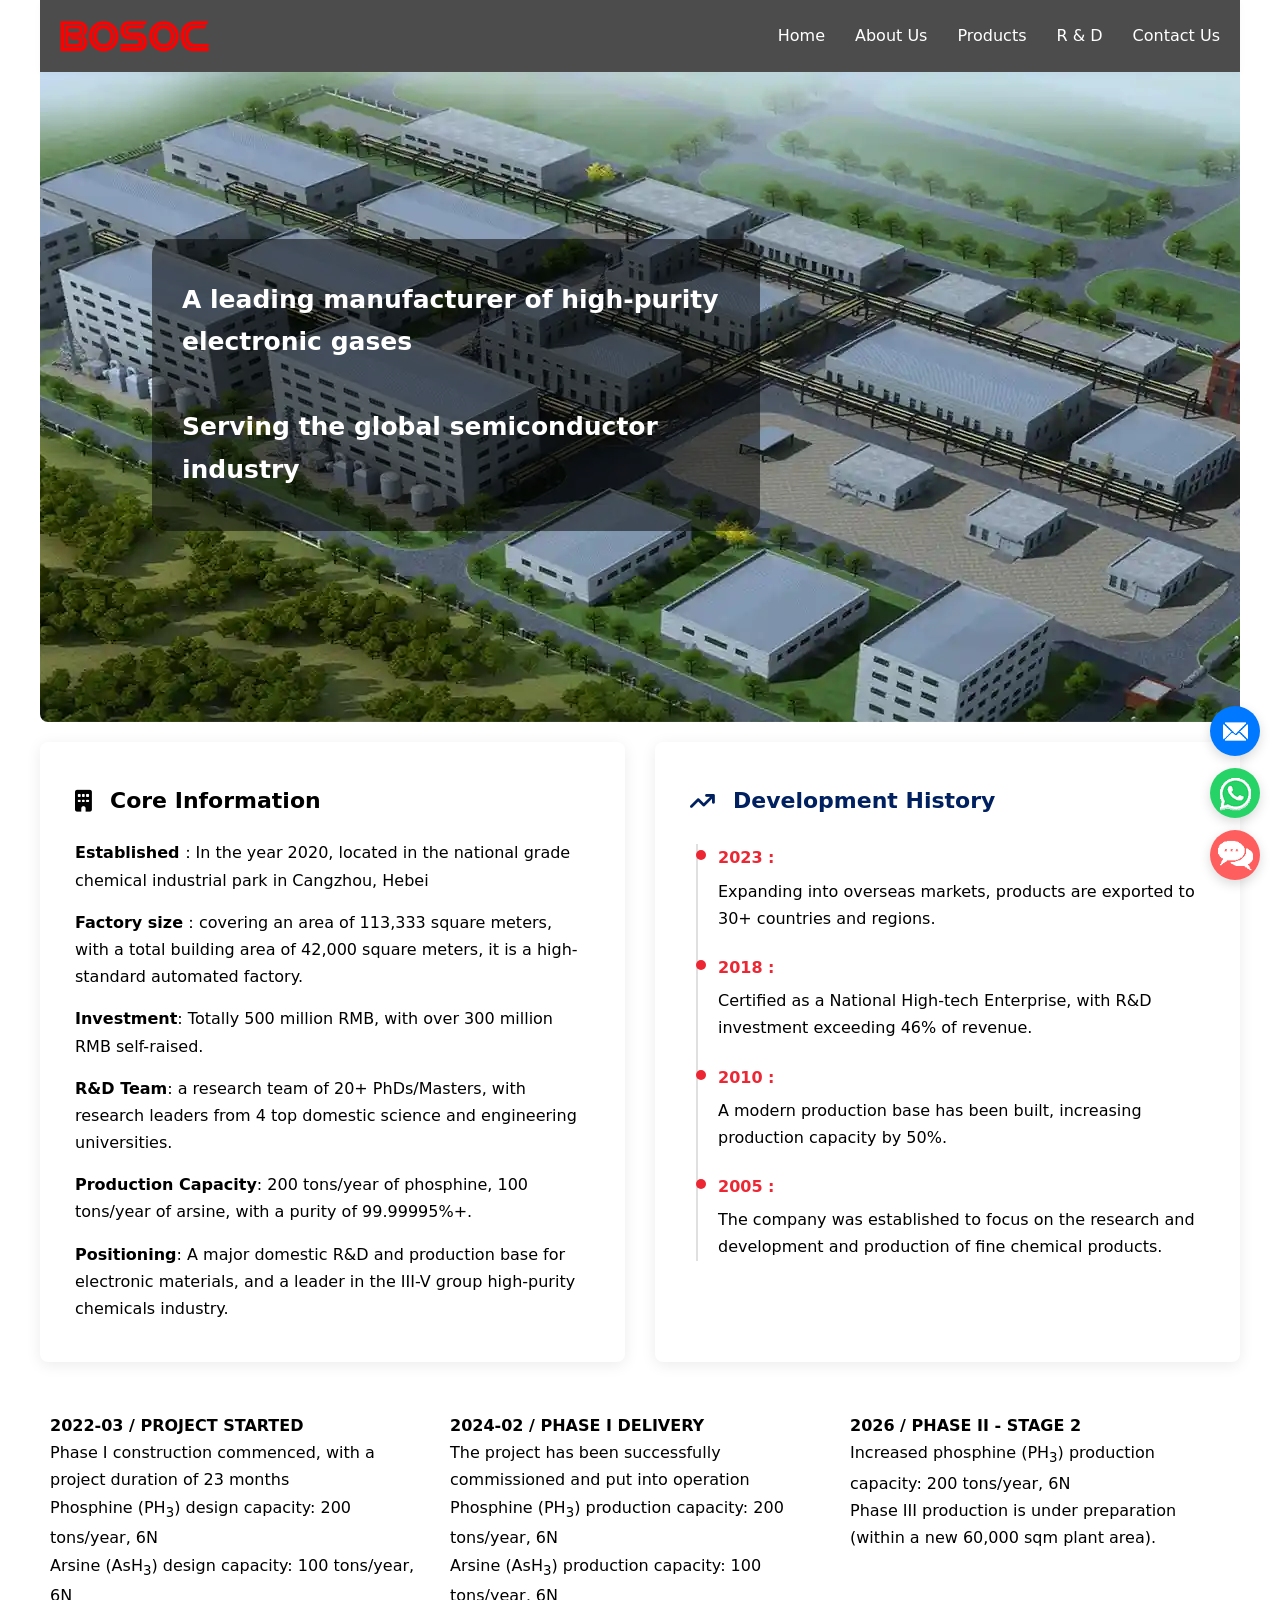
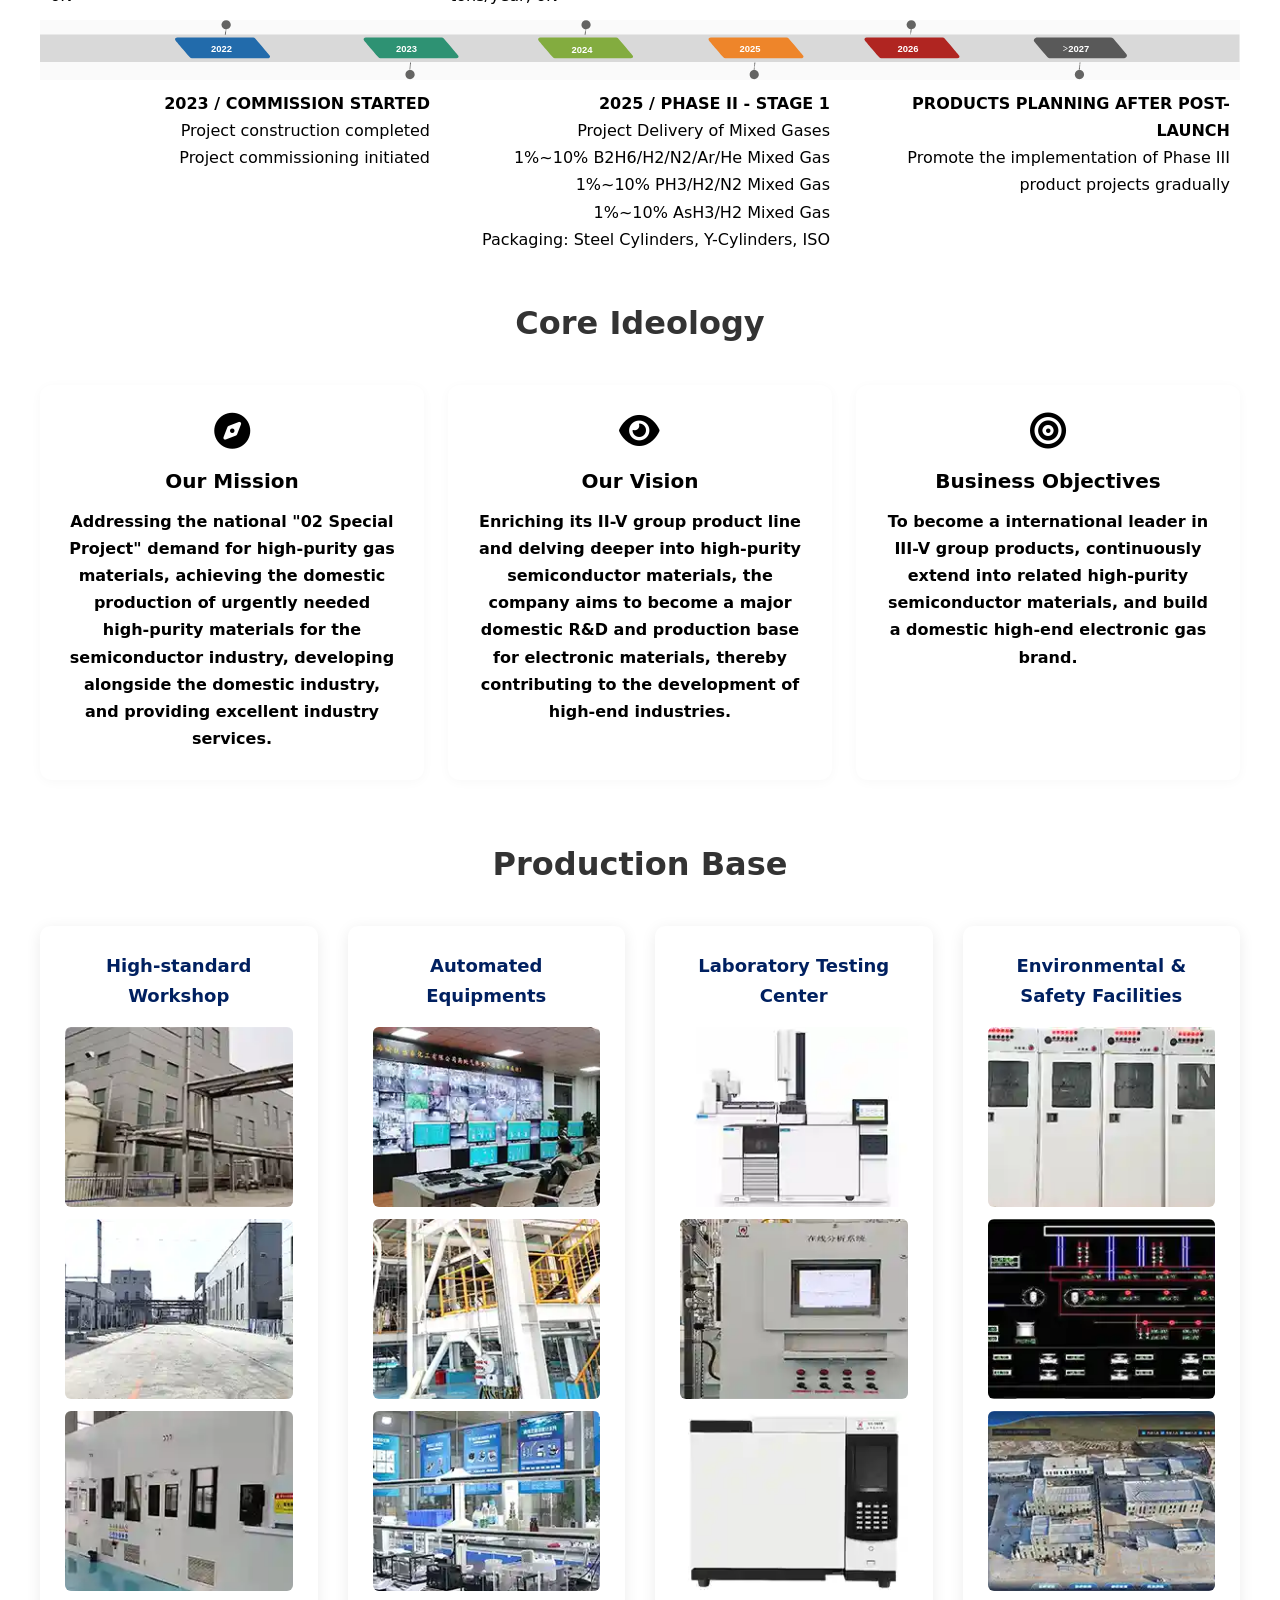
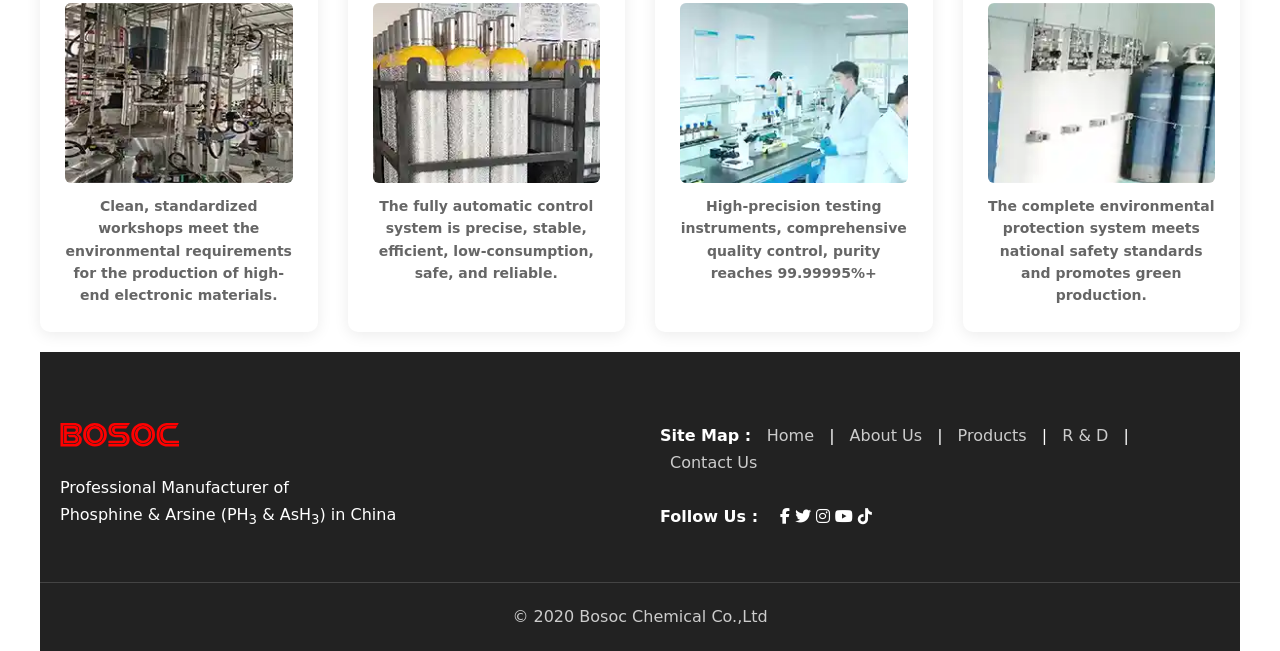
==== commit 3f4835ae: "Update fmt.Println output from 'Hello' to 'Goodbye'" ====
--- a/about.html
+++ b/about.html
@@ -19,7 +19,7 @@
   <meta property="og:image:height" content="627">
   <meta name="twitter:card" content="summary_large_image">
   <meta name="twitter:title" content="Bosoc Chemical Co.,Ltd - Manufacturer of Phosphine & Arsine (PH3 & AsH3) in China">
-  <meta name="twitter:description" content="Leading Manufacturer of Phosphine & Arsine (PH3 & AsH3) in China">
+  <meta name="twitter:description" content="Leading Manufacturer of Phosphine & Arsine in China - PH3 & AsH3">
   <meta name="twitter:image" content="https://www.bosoc.cn/images/Bosoc.jpg">
   <meta name="robots" content="index,follow">
   <meta http-equiv="x-dns-prefetch-control" content="on">
@@ -35,6 +35,7 @@
   <link rel="manifest" href="/site.webmanifest">
   <link rel="mask-icon" href="images/Bosoc.svg" color="#5bbad5">
   <link rel="stylesheet" href="https://cdnjs.cloudflare.com/ajax/libs/font-awesome/6.7.2/css/all.min.css">
+  <style>@media (min-width:1200px){body{max-width:1200px;margin:0 auto;}}</style>
 </head>
 <body>
 
@@ -259,10 +260,10 @@
 <div class="popup" id="formPopup">
   <button class="close" onclick="closeAll()">&times;</button>
   <h3>Leave Message</h3>
-  <input type="text" placeholder="Name">
-  <input type="text" placeholder="Phone Number">
-  <input type="text" placeholder="Email">
-  <textarea rows="4" placeholder="Message"></textarea>
+  <input type="text" name="name" placeholder="Name">
+  <input type="text" name="phone" placeholder="Phone Number">
+  <input type="text" name="email" placeholder="Email">
+  <textarea name="message" rows="4" placeholder="Message"></textarea>
   <button type="submit">Submit</button>
 </div>
 
@@ -278,18 +279,6 @@
   const els=document.querySelectorAll('.fade-up,.fade-left,.fade-right')
   const ob=new IntersectionObserver((e)=>{e.forEach(i=>{if(i.isIntersecting)i.target.classList.add('show')})},{threshold:0.1})
   els.forEach(e=>ob.observe(e))
-
-  let currentSlide = 0;
-  const slides = document.querySelectorAll('.carousel-item');
-  const dots = document.querySelectorAll('.dot');
-  function showSlide(){slides.forEach((s,i)=>{s.classList.remove('active');dots[i].classList.remove('active');});slides[currentSlide].classList.add('active');dots[currentSlide].classList.add('active');}
-  function nextSlide(){currentSlide=(currentSlide+1)%slides.length;showSlide();}
-  function prevSlide(){currentSlide=(currentSlide-1+slides.length)%slides.length;showSlide();}
-  if(slides.length > 0){
-    document.querySelector('.next').addEventListener('click',nextSlide);
-    document.querySelector('.prev').addEventListener('click',prevSlide);
-    setInterval(nextSlide,3000);
-  }
 });
 
 function openImg(src){document.getElementById("popupImg").src=src;document.getElementById("imgPopup").style.display="block";}
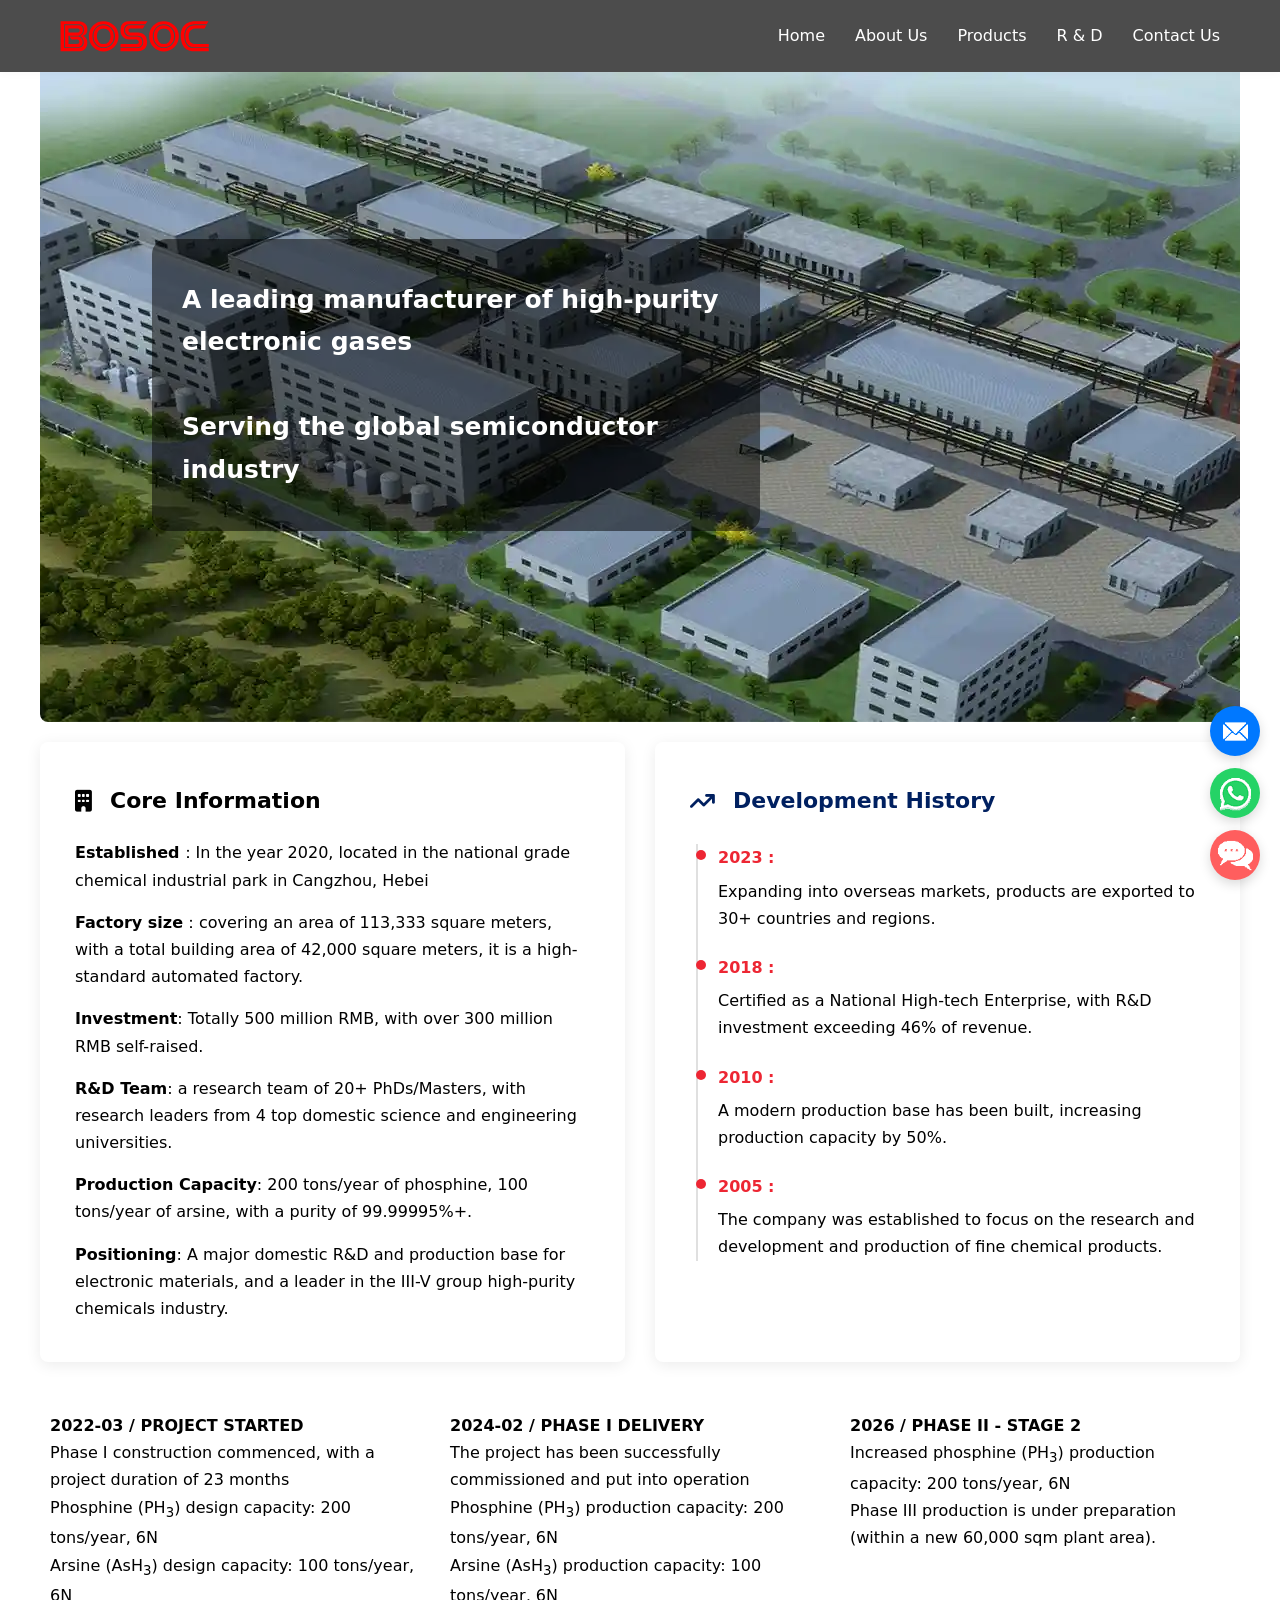
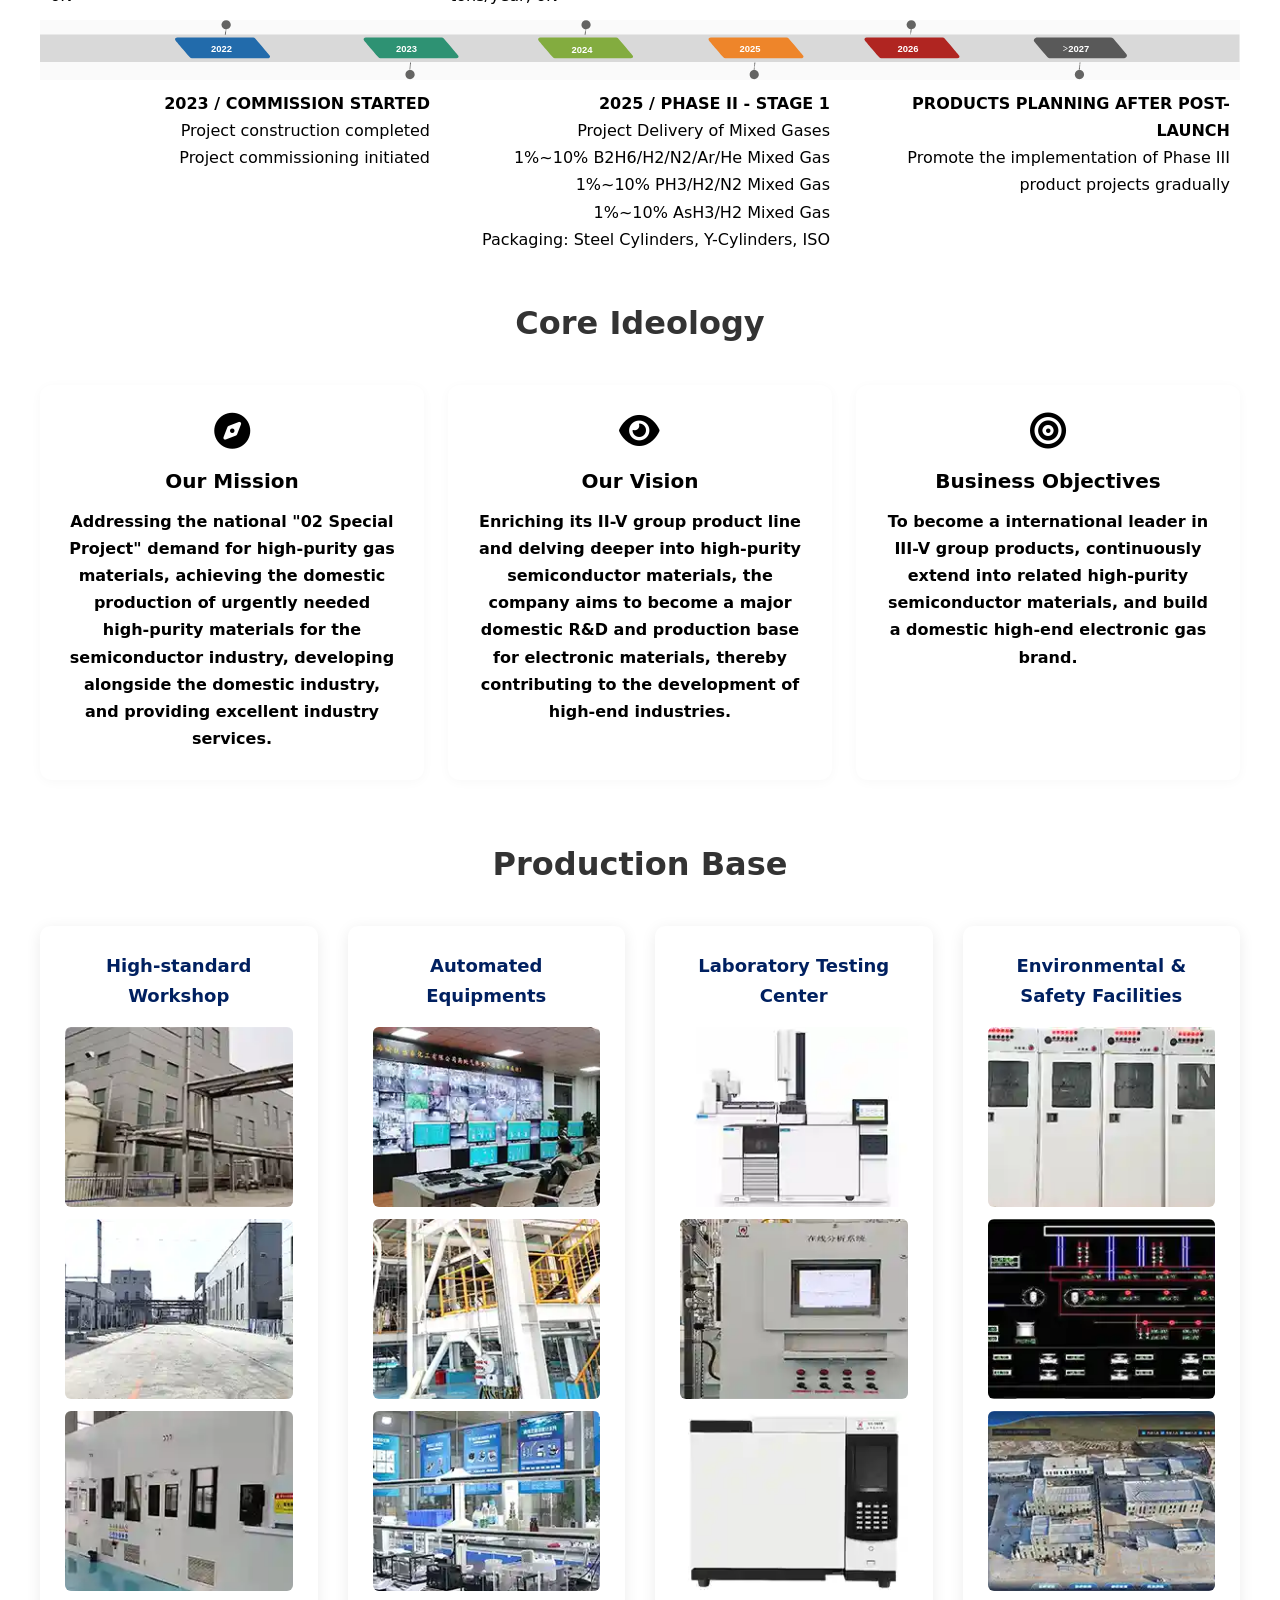
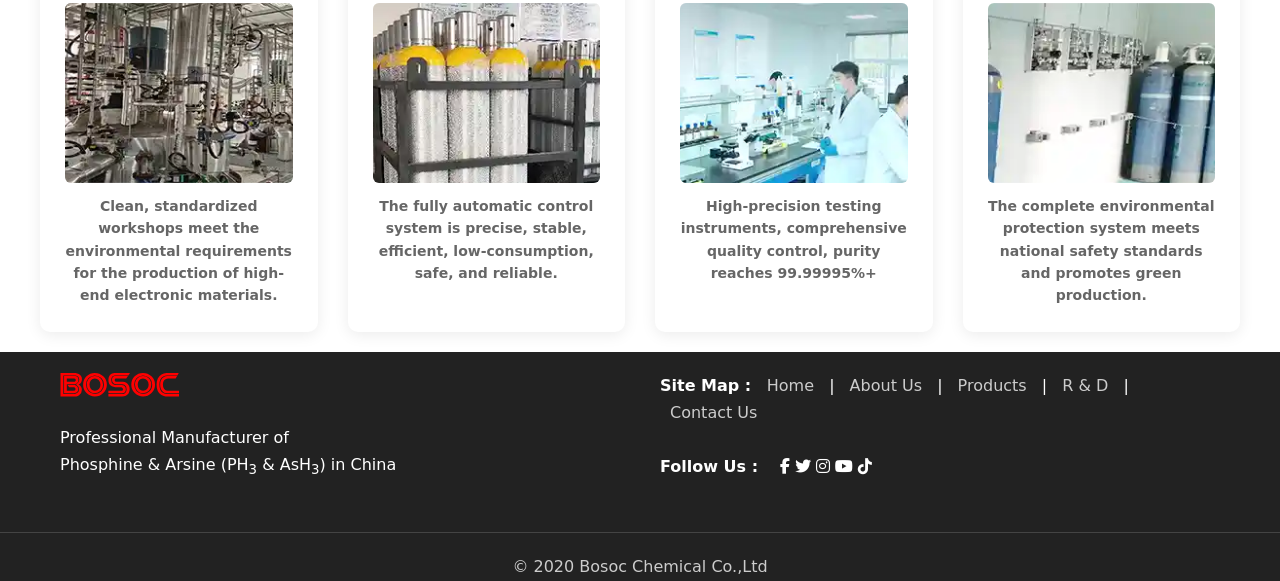
==== commit 1734f63e: "Update print statement from 'Hello' to 'Goodbye'" ====
--- a/about.html
+++ b/about.html
@@ -35,7 +35,6 @@
   <link rel="manifest" href="/site.webmanifest">
   <link rel="mask-icon" href="images/Bosoc.svg" color="#5bbad5">
   <link rel="stylesheet" href="https://cdnjs.cloudflare.com/ajax/libs/font-awesome/6.7.2/css/all.min.css">
-  <style>@media (min-width:1200px){body{max-width:1200px;margin:0 auto;}}</style>
 </head>
 <body>
 
--- a/style/style.css
+++ b/style/style.css
@@ -1,6 +1,6 @@
 * { margin:0; padding:0; box-sizing:border-box; }
-html { scroll-behavior:smooth; width:100%; }
-body { font-family:system-ui,-apple-system,Segoe UI,Roboto,sans-serif; line-height:1.7;width:100%; position:relative; }
+html{min-width:1000px;scroll-behavior:smooth;width:100%;}
+body{font-family:system-ui,-apple-system,Segoe UI,Roboto,sans-serif;line-height:1.7;width:1900px;max-width:100vw;position:relative;transform-origin:center top;}
 header { position:sticky; top:0; background-color:rgba(0,0,0,0.7); box-shadow:0 2px 8px #00000007; z-index:99; }
 header .container { max-width:1200px; margin:0 auto; padding:0 100px; width:100%; }
 img { max-width:100%; height:auto; display:block; }
@@ -57,7 +57,7 @@
 .hamburger { display:none; flex-direction:column; gap:4px; cursor:pointer; }
 .hamburger span { width:24px; height:3px; background:#333; border-radius:2px; }
 .QR { float:right; clear:both; position:absolute; top:20px; right:20px; padding:5px; z-index:10; }
-footer { background:#222; color:#fff; padding:50px 0 20px; }
+footer { background:#222; color:#fff;}
 .footer-content { display:flex; flex-wrap:wrap; gap:40px; margin-bottom:30px; padding:20px; }
 .footer-col { list-style:none; flex:1; min-width:220px; text-align:left; }
 .footer-col li { display:inline-block; margin:0 10px; }
@@ -179,7 +179,7 @@
 .spec-table th,.spec-table td { border:1px solid #333; padding:8px 12px; font-size:16px; text-align:left; }
 .spec-table th { background-color:#f5f5f5; font-weight:bold; }
 .remark { width:100%; margin:20px auto 0; font-size:14px; color:#333; border:1px solid #333; padding:10px; background:#f9f9f9; }
-#banner { display:flex; max-width:1200px; mini-height:auto; min-height:600px; margin:0 auto; padding:20px; position:relative; border-radius:0 0 12px 12px; }
+#banner { display:flex; max-width:1200px; min-height:650px; margin:0 auto; padding:20px; position:relative; border-radius:0 0 12px 12px; }
 .app-card-wrap { flex:0 0 420px; display:grid; grid-template-columns:1fr 1fr; gap:1px; background:rgba(255,255,255,0.1); backdrop-filter:blur(5px); max-height:450px; height:100%; overflow:hidden; margin:auto 20px; }
 .app-card { background:rgba(51,51,51,0.8); padding:10px; color:#fff; display:flex; flex-direction:column; align-items:center; justify-content:center; height:100%; overflow:hidden; }
 .app-icon { margin-bottom:10px; }
@@ -190,3 +190,4 @@
 @media(max-width:992px) { section{flex-direction:column; min-height:auto;} .app-card-wrap{flex:none; max-width:420px;} .app-text{padding-left:0; text-align:center;} .app-text p{max-width:100%;} }
 .chip-bg { max-width:1200px; width:100%; min-height:300px; position:relative; display:flex; box-sizing:border-box; margin:auto 0; }
 #particles-js { position:absolute; top:0; left:0; width:100%; height:100%; pointer-events:none; border-radius:0 0 12px 12px; }
+@media (max-width:1900px) and (min-width:1000px){body{width:100vw;transform:scale(calc(100vw / 1900));}}@media (max-width:1000px){body{width:100%;transform:none;}html{min-width:unset;}}
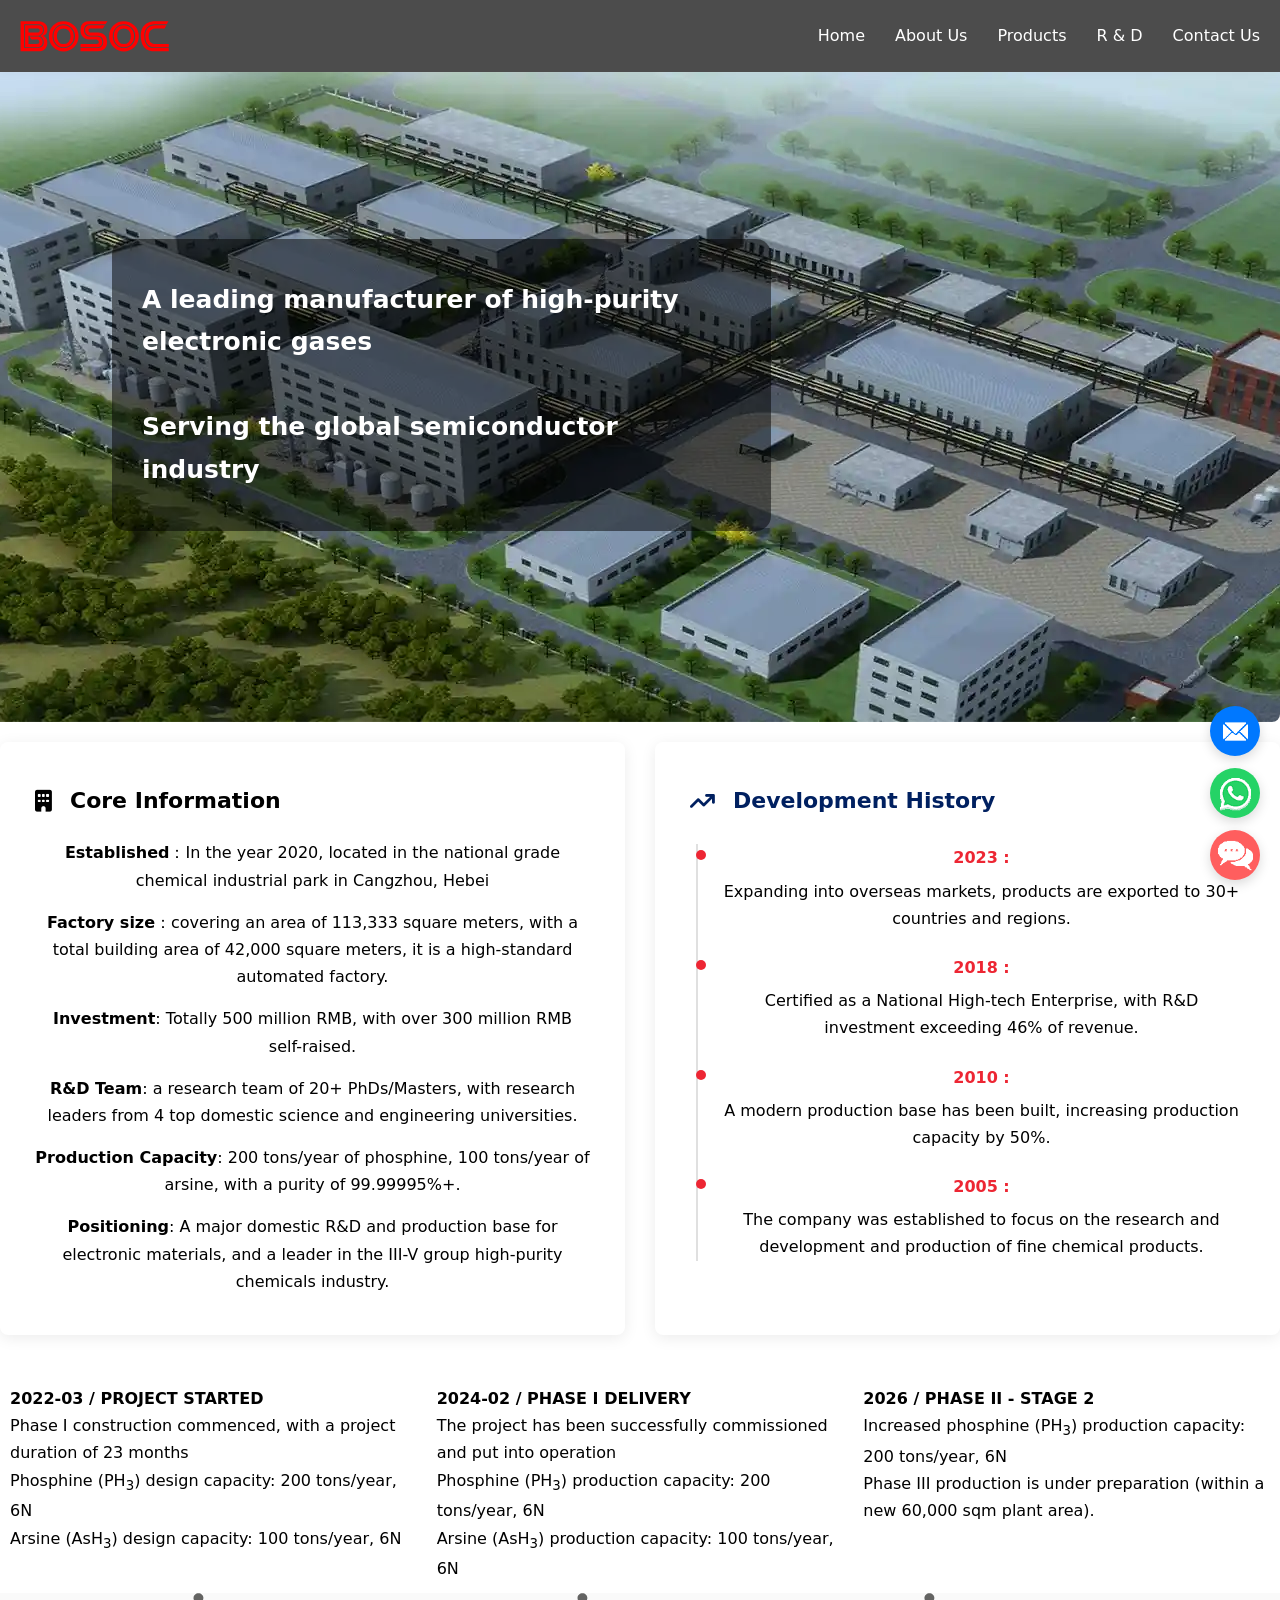
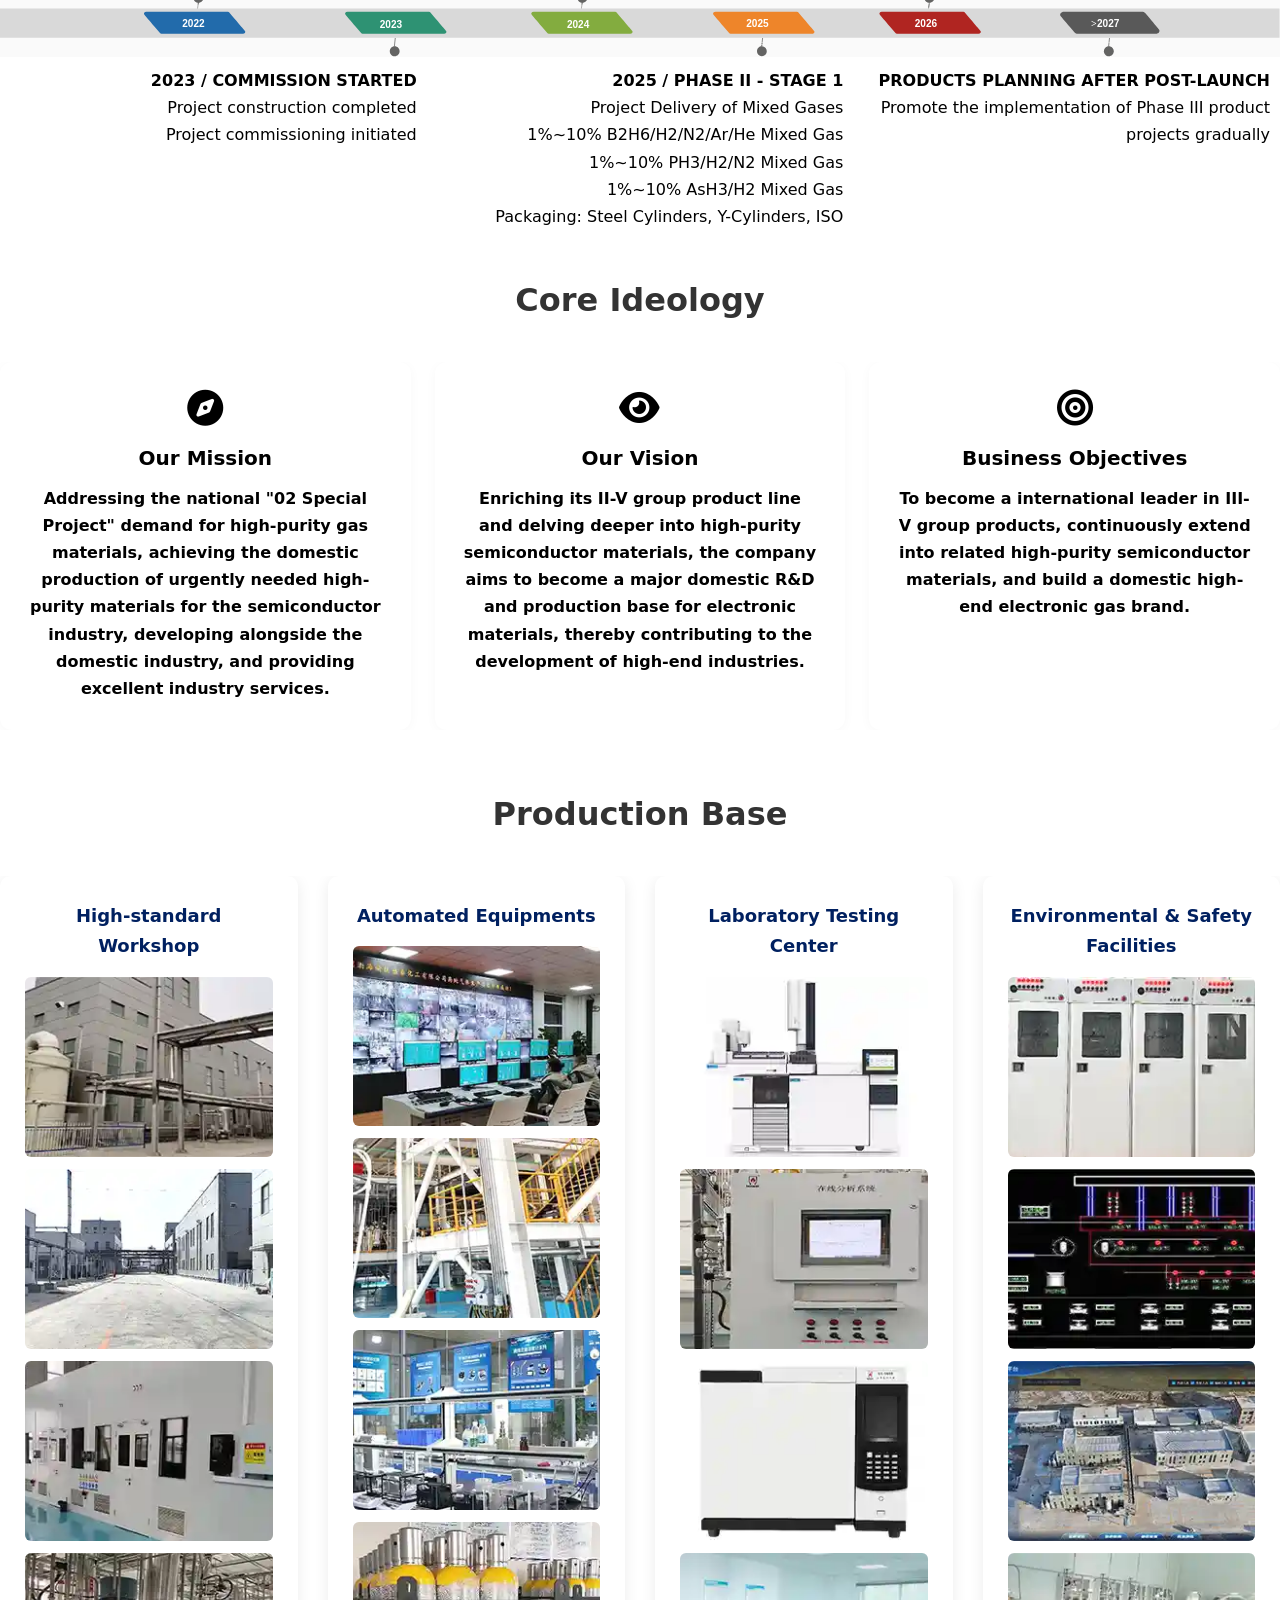
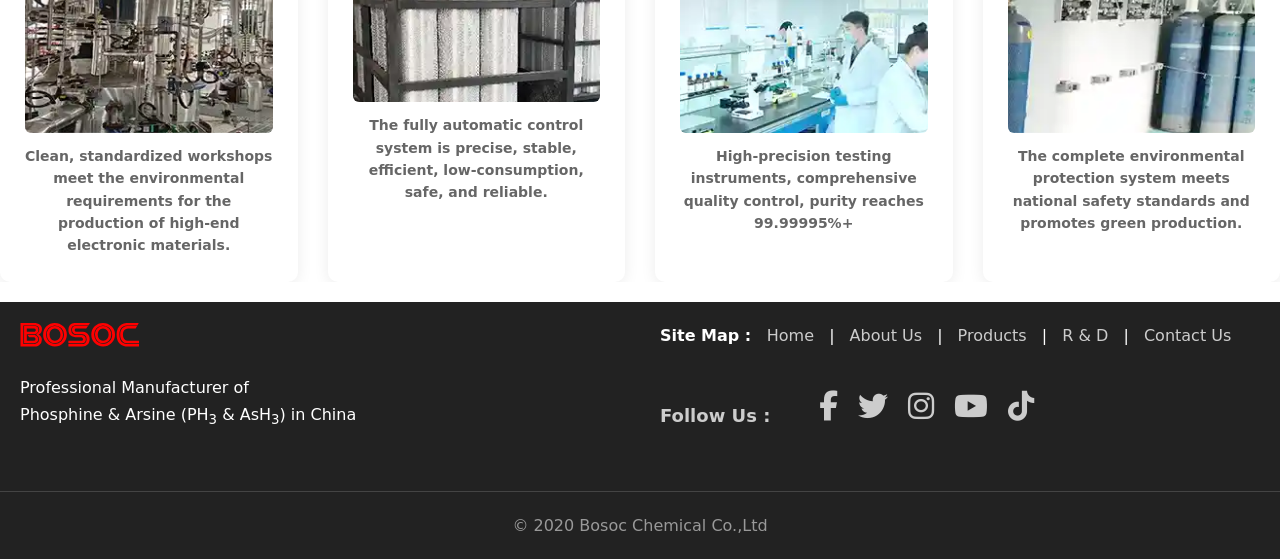
==== commit c4992904: "Update print statement from 'Hello' to 'Goodbye'" ====
--- a/about.html
+++ b/about.html
@@ -103,7 +103,7 @@
   </div>
 </section>
 
-<section style="max-width:1200px; height:auto;">
+<section style="max-width:1900px; height:auto;">
   <div class="table-container" style="border:0 !important;">
     <div class="flex-row">
       <div class="cell-2"><b>2022-03 / PROJECT STARTED</b><br>Phase I construction commenced, with a project duration of 23 months<br>
--- a/style/style.css
+++ b/style/style.css
@@ -1,18 +1,49 @@
+/* @media: 480, 768, 992, 1200, 1900 */
 * { margin:0; padding:0; box-sizing:border-box; }
-html{min-width:1000px;scroll-behavior:smooth;width:100%;}
-body{font-family:system-ui,-apple-system,Segoe UI,Roboto,sans-serif;line-height:1.7;width:1900px;max-width:100vw;position:relative;transform-origin:center top;}
+html { width:100%; min-width:1000px; scroll-behavior:smooth; overflow-x:hidden; max-width:100vw;}
+body {
+  width:1200px !important;       /* 强制基准 1200px */
+  max-width:1900px !important;    /* 强制上限 1900px */
+  min-width:1000px !important;    /* 强制下限 1000px */
+  margin:0 auto !important;       /* 强制居中 */
+  font-family:system-ui, -apple-system, Segoe UI, Roboto, sans-serif;
+  line-height:1.7;
+  position:relative;
+  transform-origin:center top;
+  overflow-x:hidden; 
+}
+
+/* 1000 ~ 1900 等比缩放 */
+@media (min-width:1000px) and (max-width:1900px) {
+  body {width:100vw !important;transform:scale(calc(100vw / 1200)) !important;}
+}
+
+/* ≥1900 固定 1900px，不再变大 */
+@media (min-width:1900px) {
+  body {width:1900px !important;max-width:1900px !important;transform:none !important;}
+}
+
+/* <1000 响应式 */
+@media (max-width:1000px) {
+  body {
+    width:100% !important;
+    min-width:unset !important;
+    transform:none !important;
+  }
+  html { min-width:unset !important; }
+}
 header { position:sticky; top:0; background-color:rgba(0,0,0,0.7); box-shadow:0 2px 8px #00000007; z-index:99; }
-header .container { max-width:1200px; margin:0 auto; padding:0 100px; width:100%; }
-img { max-width:100%; height:auto; display:block; }
+header .container { max-width:1900px; margin:0 auto; padding:0 100px; width:100%; }
+img { max-width:100%; height:auto; display:block; margin: 0 auto;}
 a { text-decoration:none; color:inherit; }
 h1 { color:#fff; font-size:clamp(12px, 3vw, 25px); }
 h2 { color:#fff; font-size:25px; line-height:1.3; margin-bottom:20px; }
 ul { list-style:none; }
-section { max-width:1200px; margin:0 auto; padding:20px 0 !important; width:100%; container-type:inline-size; }
+section { max-width:1900px; margin:0 auto; padding:20px 0 !important; width:100%; container-type:inline-size; }
 video { width:100%; height:100%; object-fit:cover; opacity:0.8; }
 iframe { width:100%; height:500px; border:none; }
 section li { list-style-type:disc; }
-.container { max-width:1200px; padding:0 !important; width:100%; margin:0 auto; padding:0 20px; }
+.container { max-width:1900px; padding:0 !important; width:100%; margin:0 auto; padding:0 20px; }
 .section-title { color:#333; font-size:32px; margin-bottom:40px; text-align:center; }
 .row { display:flex; flex-wrap:wrap; margin:0 -12px; }
 .col { flex:1; padding:0 12px; margin-bottom:24px; }
@@ -35,6 +66,7 @@
 .fade-left { transform:translateX(-50px); }
 .fade-right { transform:translateX(50px); }
 .fade-up.show,.fade-down.show,.fade-left.show,.fade-right.show { opacity:1; transform:translate(0); }
+.fade-up,.fade-left,.fade-right{opacity:1; transform:none; visibility:visible; position:relative; overflow:hidden;}
 .hover-float { transition:0.3s; }
 .hover-float:hover { transform:translateY(-6px) scale(1.03); box-shadow:0 10px 20px #00000015; }
 .btn-click:active { transform:scale(0.96); }
@@ -55,14 +87,15 @@
 .nav-menu a:hover { color:#ff0000; }
 #menu-toggle { display:none; }
 .hamburger { display:none; flex-direction:column; gap:4px; cursor:pointer; }
-.hamburger span { width:24px; height:3px; background:#333; border-radius:2px; }
+.hamburger span { width:24px; height:3px; background:#fff; border-radius:2px; }
 .QR { float:right; clear:both; position:absolute; top:20px; right:20px; padding:5px; z-index:10; }
 footer { background:#222; color:#fff;}
-.footer-content { display:flex; flex-wrap:wrap; gap:40px; margin-bottom:30px; padding:20px; }
+.footer-content { display:flex; flex-wrap:wrap; gap:40px; margin-bottom:30px; padding:20px }
 .footer-col { list-style:none; flex:1; min-width:220px; text-align:left; }
 .footer-col li { display:inline-block; margin:0 10px; }
 .footer-col li a { color:#ccc; text-decoration:none; }
 .footer-col li a:hover { color:#fff; }
+.footer-col img {margin:0 !important; margin-bottom: 30px; }
 .footer-col h4 { margin-bottom:16px; }
 .copyright { text-align:center; padding-top:20px; border-top:1px solid #444; color:#ccc; }
 ::-webkit-scrollbar { width:8px; height:8px; }
@@ -74,20 +107,32 @@
 .stroke-animation { fill:none; stroke:#ffffff; stroke-width:2.5; stroke-dasharray:1800; stroke-dashoffset:1800; animation:draw 5s linear infinite; }
 #particles-js { width:100%; height:100vh; background:rgba(10,20,40,0.4); }
 @keyframes draw { 0%{stroke-dashoffset:1800;} 80%{stroke-dashoffset:0;} 100%{stroke-dashoffset:0;} }
-#home { min-height:650px; background-size:cover; background-position:center; background-repeat:no-repeat; display:flex; align-items:center; justify-content:center; border-radius:0 0 8px 8px; overflow:hidden; }
-#home .container { max-width:1200px; padding:0 100px !important; }
+#home { min-height:650px; background-size:cover; background-position:center; background-repeat:no-repeat; display:flex; align-items:center; justify-content:center; border-radius:0 0 8px; overflow:hidden; }
+#home .container { max-width:1900px; padding:0 100px !important; }
 #home .row { align-items:center; margin:0; }
 .banner-text { position:absolute; left:80px; top:50%; transform:translateY(-50%); padding:20px 30px; background:rgba(0,0,0,0.6); color:white; border-radius:8px; animation:glow 3s ease-in-out infinite alternate; }
 @keyframes glow { from{box-shadow:0 0 5px rgba(255,255,255,0.5);} to{box-shadow:0 0 15px rgba(100,180,255,0.8);} }
-.summary .container { max-width:1200px; width:100%; display:flex; flex-wrap:wrap; gap:30px; margin:0; padding:0; box-sizing:border-box; }
-.core-info-col,.history-col { flex:1; min-width:320px; padding:40px 35px; background:#fff; box-shadow:0 3px 15px rgba(0,0,0,0.08); border-radius:8px; box-sizing:border-box; }
+.summary .container { max-width:1900px; width:100%; display:flex; flex-wrap:wrap; gap:30px; margin:0; padding:0; box-sizing:border-box; }
+.core-info-col,.history-col { flex:1; min-width:320px; padding:40px 35px; background:#fff; box-shadow:0 3px 15px rgba(0,0,0,0.08); border-radius:8px; box-sizing:border-box; text-align: center;}
 .core-info-col h3,.history-col h3 { font-size:22px; color:#002060; margin-bottom:25px; display:flex; align-items:center; gap:8px; }
 .history-timeline { position:relative; padding-left:28px; margin-top:10px; }
 .history-timeline::before { content:""; position:absolute; left:6px; top:0; bottom:0; width:2px; background:#e0e0e0; }
 .history-item { position:relative; margin-bottom:22px; }
 .history-item time { display:inline-block; font-weight:600; color:#ed2633; margin-bottom:6px; font-size:16px; }
 .history-item::before { content:""; position:absolute; left:-22px; top:6px; width:10px; height:10px; border-radius:50%; background:#ed2633; }
-#facility .container { width:100%; max-width:1200px; margin:0 auto; padding:0 20px; box-sizing:border-box; }
+#factories {display: flex; flex-wrap: wrap; margin: 0 auto; width: 100%; max-width:100%; gap:10px 0;}
+@media (max-width: 992px) { #factories {  flex-wrap: wrap !important; }
+@media (max-width:992px){
+#products{margin-bottom:0!important;padding-bottom:0!important;overflow:hidden!important;}
+#products .content{display:none!important;height:0!important;opacity:0!important;padding:0!important;margin:0!important;}
+#products .content.active{display:block!important;height:auto!important;opacity:1!important;}
+#products .spec-table{margin-bottom:0!important;}
+}
+  #factories > div { width: 100% !important; }
+  #factories img { height: auto !important; display: block !important; }
+  #factories { margin-bottom: 0 !important; } 
+ #competition { margin-top: 0 !important; } }
+#facility .container { width:100%; max-width:1900px; margin:0 auto; padding:0 20px; box-sizing:border-box; }
 #facility .row { display:flex; flex-wrap:wrap; margin:0 -15px; box-sizing:border-box; }
 .col-3 { flex:0 0 25%; max-width:25%; padding:0 15px; box-sizing:border-box; }
 .facility-card { background:#fff; padding:25px; border-radius:10px; box-shadow:0 3px 15px rgba(0,0,0,0.08); text-align:center; box-sizing:border-box; }
@@ -96,7 +141,7 @@
 .facility-card p { font-size:14px; color:#666; line-height:1.6; margin:0; }
 @media(max-width:1024px) { .col-3{flex:0 0 50%; max-width:50%; margin-bottom:30px;} }
 @media(max-width:768px) { .col-3{flex:0 0 100%; max-width:100%;} }
-#RD .container { max-width:1200px; padding:0 !important; }
+#RD .container { max-width:1900px; padding:0 !important; }
 .carousel { position:relative; width:100%; height:500px; overflow:hidden; border-radius:8px; margin:0; padding:0; }
 .carousel-item { position:absolute; width:100%; height:100%; opacity:0; transition:opacity 0.6s ease; margin:0; padding:0; }
 .carousel-item.active { opacity:1; }
@@ -112,13 +157,14 @@
 #about { height:auto; min-height:551px; background-image:url(../images/Shengtai_Chemical.webp); background-size:cover; background-position:center; background-repeat:no-repeat; display:flex; align-items:center; justify-content:center; border-radius:8px; overflow:hidden; }
 #about .container { max-width:700px; font-weight:bold; padding:40px 30px; margin:50px auto; }
 #about p { max-width:800px; margin:0 auto; line-height:1.8; }
-#products .container { max-width:1200px; padding:0 !important; width:100%; }
+#products .container { max-width:1900px; padding:0 !important; width:100%; }
 #products .card { display:flex; flex-direction:column; justify-content:space-between; }
 #products .card img { width:100%; border-radius:8px; margin-bottom:20px; }
 #products h1 { color:#000; font-size:30px; margin-bottom:10px; }
 #products .card h3 { font-size:20px; margin-bottom:10px; }
 #products .card p { color:#666; line-height:1.6; }
 #production_flow i { font-size:30px; flex-direction:column; }
+#production_flow table td{padding:0; margin:0; line-height:1.2;}
 .table-container { width:100% !important; margin:0; padding:0; border:1px solid #000; box-sizing:border-box; overflow:hidden; }
 .table-header,.table-row { display:flex; font-size:16px; color:#333; }
 .table-header { background:#f5f5f5; font-weight:bold; font-size:18px; }
@@ -128,7 +174,7 @@
 .row-highlight { background:#f5f5f5; font-weight:bold; }
 .text-red { color:#ed2633; font-size:20px; }
 .text-blue { color:#002060; font-size:20px; }
-.clients-reference { max-width:1200px; margin:0 auto; padding:20px; }
+.clients-reference { max-width:1900px; margin:0 auto; padding:20px; }
 .clients-title { margin-bottom:15px; }
 .clients-list { display:flex; flex-direction:column; gap:0; border:1px solid #ddd; }
 .clients-row { display:flex; flex-wrap:wrap; }
@@ -136,16 +182,20 @@
 .clients-content { flex:1; padding:10px; border-bottom:1px solid #ddd; }
 .clients-row:last-child .clients-label,.clients-row:last-child .clients-content { border-bottom:none; }
 @media(max-width:768px) { .table-header,.table-row{flex-direction:column;} .table-col{border-right:none; border-bottom:1px solid #000; padding:12px;} .table-col:last-child{border-bottom:none;} .table-col::before{content:attr(data-label); font-weight:bold; margin-right:8px; color:#666;} }
-#contact .container { max-width:1200px; padding:0 !important; width:100%; }
+#contact .container { max-width:1900px; padding:0 !important; width:100%; }
 #contact .card { position:relative; line-height:40px; }
 #contact .card h3 { margin-bottom:20px; font-size:22px; }
-@media(max-width:768px) { #products .container,#contact .container{padding:0 16px !important;} }
-@media(max-width:480px) { #products .container,#contact .container{padding:0 12px !important;} }
-@media(max-width:1200px) { .container{padding:0 50px;} #home .container{padding:0 50px !important;} #home h1{font-size:36px;} #home h2{font-size:22px;} #video{height:350px;} .carousel{height:450px;} #products .card h3{font-size:19px;} #contact .card h3{font-size:21px;} }
-@media(max-width:992px) { .container{padding:0 30px;} #home .container{padding:0 30px !important;} .col-4{flex:0 0 50%; max-width:50%;} #home h1{font-size:32px;} #home h2{font-size:20px;} #home .btn{font-size:18px; padding:10px 24px;} .carousel{height:400px;} .section-title{font-size:28px; margin-bottom:30px;} #about .container{max-width:90%; padding:30px 25px;} #products.section,#contact.section{padding:30px 0 !important;} #products .card h3{font-size:18px;} #contact .card h3{font-size:20px;} #contact .card{line-height:36px;} }
-@media(max-width:768px) { .container{padding:0 20px;} #home .container{padding:0 20px !important;} .col-4,.col-6{flex:0 0 100%; max-width:100%;} .nav-menu{position:absolute; top:100%; left:0; width:100%; background:#fff; flex-direction:column; gap:0; padding:0; max-height:0; overflow:hidden; transition:max-height 0.4s;} .nav-menu a{padding:14px 20px; border-bottom:1px solid #f1f1f1; color:#333;} .hamburger{display:flex;} #menu-toggle:checked~.nav-menu{max-height:400px;} #home.section{min-height:auto; padding:50px 0 !important;} #home h1,#home h2{text-align:center;} #home h1{font-size:28px; margin-bottom:15px;} #home h2{font-size:18px; margin-bottom:30px;} #home .btn{display:block; width:fit-content; margin:0 auto; font-size:16px; padding:10px 20px;} #video{height:250px; margin:30px auto 0;} .carousel{height:300px;} #about.section{min-height:auto; padding:50px 0 !important;} #about .container{max-width:92%; padding:25px 20px; margin:0 auto;} .section-title{font-size:24px;} #products.section,#contact.section{padding:50px 0 !important;} #products .card{padding:24px;} #products .card img{margin-bottom:16px;} #contact .card{line-height:32px; padding:24px;} #contact .card h3{font-size:19px;} .QR{position:relative; float:none; top:0; right:0; margin:20px auto 0; display:flex; flex-direction:column; align-items:center;} footer{background:#222; color:#ccc; padding:40px 0 0;} .container{width:100%; max-width:1200px; margin:0 auto; padding:0; box-sizing:border-box;} .footer-content{display:flex; align-items:flex-start; justify-content:center; gap:40px; margin-bottom:30px;} .SocialMedia{display:flex; align-items:flex-start; justify-content:flex-start; gap:20px; margin-top:15px;} .SocialMedia b{font-size:18px; color:#ccc; margin-right:10px; line-height:50px;} .SocialMedia a{color:#ccc; transition:all 0.3s ease; display:inline-block;} .SocialMedia a i{font-size:30px !important; display:inline-block !important;} .SocialMedia a:hover{color:#ffffff;} .SocialMedia a:hover i{transform:scale(1.15);} .copyright{width:100%; text-align:center; padding:20px 0; border-top:1px solid #444; color:#999; margin:0; box-sizing:border-box;} }
-@media(max-width:480px) { h1{font-size:24px;} h2{font-size:16px;} .btn{font-size:16px; padding:10px 20px;} #video{height:200px;} .carousel{height:250px;} .section-title{font-size:22px; margin-bottom:25px;} #about .container{max-width:95%; padding:20px 15px;} #products .card{padding:20px;} #products .card h3{font-size:17px;} #contact .card{padding:20px; line-height:30px;} #contact .card h3{font-size:18px;} .form-control{padding:12px; margin-bottom:12px;} footer{padding:40px 0 20px;} .footer-content{gap:15px;} }
-.table-container { width:98%; max-width:1200px; margin:0 auto; }
+@media(max-width:1200px) { .container{padding:0 50px;} #home .container{padding:0 50px;} #home h1{font-size:36px;} #home h2{font-size:22px;} #video{height:350px;} .carousel{height:450px;} #products .card h3{font-size:19px;} #contact .card h3{font-size:21px;} }
+@media(max-width:992px) { .container{padding:0 30px;} #home .container{padding:0 30px;} #home h1{font-size:32px;} #home h2{font-size:20px;} #home .btn{font-size:18px; padding:10px 24px;} .carousel{height:400px;} .section-title{font-size:28px; margin-bottom:30px;} #about .container{max-width:90%; padding:30px 25px;} #products.section,#contact.section{padding:30px 0;} #products .card h3{font-size:18px;} #contact .card h3{font-size:20px;} #contact .card{line-height:36px;} }
+@media(max-width:768px) { .container{padding:0 20px;} #home .container{padding:0 20px;} .col-4,.col-6{flex:0 0 100%; max-width:100%;} .nav-menu{position:absolute; top:100%; left:0; width:100%; background:#fff; flex-direction:column; gap:0; padding:0; max-height:0; overflow:hidden; transition:max-height 0.4s;} .nav-menu a{padding:14px 20px; border-bottom:1px solid #f1f1f1; color:#333;} .hamburger{display:flex;} #menu-toggle:checked~.nav-menu{max-height:400px;} #home.section{min-height:auto; padding:50px 0 !important;} #home h1,#home h2{text-align:center;} #home h1{font-size:28px; margin-bottom:15px;} #home h2{font-size:18px; margin-bottom:30px;} #home .btn{display:block; width:fit-content; margin:0 auto; font-size:16px; padding:10px 20px;} #video{height:250px; margin:30px auto 0;} .carousel{height:300px;} #about.section{min-height:auto; padding:50px 0 !important;} #about .container{max-width:92%; padding:25px 20px; margin:0 auto;} .section-title{font-size:24px;} #products.section,#contact.section{padding:50px 0;} #products .card{padding:24px;} #products .card img{margin-bottom:16px;} #contact .card{line-height:32px; padding:24px;} #contact .card h3{font-size:19px;} .QR{position:relative; float:none; top:0; right:0; margin:20px auto 0; display:flex; flex-direction:column; align-items:center;} footer{background:#222; color:#ccc; padding:40px 0 0;} .footer-content{display:flex; align-items:flex-start; justify-content:center; gap:40px; margin-bottom:30px;} }
+.SocialMedia{display:flex; align-items:flex-start; justify-content:flex-start; gap:20px; margin-top:15px;} 
+.SocialMedia b{font-size:18px; color:#ccc; margin-right:10px; line-height:50px;} 
+.SocialMedia a{color:#ccc; transition:all 0.3s ease; display:inline-block;} 
+.SocialMedia a i{font-size:30px !important; display:inline-block !important;} 
+.SocialMedia a:hover{color:#ffffff; transform:scale(1.15);} 
+.copyright{width:100%; text-align:center; padding:20px 0; border-top:1px solid #444; color:#999; margin:0; box-sizing:border-box;} #products .container,#contact .container{padding:0 16px;} 
+@media(max-width:480px) { h1{font-size:24px;} h2{font-size:16px;} .btn{font-size:16px; padding:10px 20px;} #video{height:200px;} .carousel{height:250px;} .section-title{font-size:22px; margin-bottom:25px;} #about .container{max-width:95%; padding:20px 15px;} #products .card{padding:20px;} #products .card h3{font-size:17px;} #contact .card{padding:20px; line-height:30px;} #contact .card h3{font-size:18px;} .form-control{padding:12px; margin-bottom:12px;} footer{padding:40px 0 20px;} .footer-content{gap:15px;} #products .container,#contact .container{padding:0 12px;} }
+.table-container { width:98%; max-width:1900px; margin:0 auto; }
 .flex-row { display:flex; width:100%; }
 .cell-2 { flex:2; padding:10px; }
 .right { text-align:right; }
@@ -168,7 +218,7 @@
 .popup input,.popup textarea { width:100%; margin-bottom:10px; padding:10px; border:1px solid #ddd; border-radius:6px; box-sizing:border-box; }
 .popup button[type="submit"] { background:#0078ff; color:white; border:none; padding:10px; width:100%; border-radius:6px; cursor:pointer; }
 .overlay { display:none; position:fixed; top:0; left:0; width:100%; height:100%; background:rgba(0,0,0,0.3); z-index:9999; }
-.tabs { display:flex; gap:10px; max-width:1200px; margin:0 auto 20px; flex-wrap:wrap; justify-content:center; }
+.tabs { display:flex; gap:10px; max-width:1900px; margin:0 auto 20px; flex-wrap:wrap; justify-content:center; }
 .tab { padding:10px 20px; background:#f5f5f5; border:1px solid #333; cursor:pointer; border-radius:4px; }
 .tab.active { background:#333; color:#fff; }
 .content { opacity:0; visibility:hidden; height:0; overflow:hidden; transition:all 1.5s ease; }
@@ -179,15 +229,14 @@
 .spec-table th,.spec-table td { border:1px solid #333; padding:8px 12px; font-size:16px; text-align:left; }
 .spec-table th { background-color:#f5f5f5; font-weight:bold; }
 .remark { width:100%; margin:20px auto 0; font-size:14px; color:#333; border:1px solid #333; padding:10px; background:#f9f9f9; }
-#banner { display:flex; max-width:1200px; min-height:650px; margin:0 auto; padding:20px; position:relative; border-radius:0 0 12px 12px; }
-.app-card-wrap { flex:0 0 420px; display:grid; grid-template-columns:1fr 1fr; gap:1px; background:rgba(255,255,255,0.1); backdrop-filter:blur(5px); max-height:450px; height:100%; overflow:hidden; margin:auto 20px; }
+#banner { display:flex; max-width:1900px; min-height:650px; margin:0 auto; padding:20px; position:relative; border-radius:0 0 12px; }
+.app-card-wrap { display: grid; grid-template-columns: 1fr 1fr; gap: 1px; background: rgba(255,255,255,0.1); backdrop-filter: blur(5px); max-height: 450px; height: 100%; overflow: hidden; }
 .app-card { background:rgba(51,51,51,0.8); padding:10px; color:#fff; display:flex; flex-direction:column; align-items:center; justify-content:center; height:100%; overflow:hidden; }
 .app-icon { margin-bottom:10px; }
 .app-card-text { font-size:11px; letter-spacing:1px; }
-.app-text { flex:1; padding-left:80px; color:#ffffff; margin:auto 0; }
+.app-text { flex:1; margin-left:80px; color:#ffffff; margin-top:0; margin-bottom:0; text-align: left; padding-left:0; }
 #banner .app-text h2 { color:#ffffff !important; font-size:clamp(18px, 3vw, 25px); font-weight:bold; letter-spacing:3px; margin-bottom:25px; }
 #banner .app-text p { color:#ffffff !important; font-size:18px; line-height:1.8; font-weight:500; max-width:500px; }
 @media(max-width:992px) { section{flex-direction:column; min-height:auto;} .app-card-wrap{flex:none; max-width:420px;} .app-text{padding-left:0; text-align:center;} .app-text p{max-width:100%;} }
-.chip-bg { max-width:1200px; width:100%; min-height:300px; position:relative; display:flex; box-sizing:border-box; margin:auto 0; }
-#particles-js { position:absolute; top:0; left:0; width:100%; height:100%; pointer-events:none; border-radius:0 0 12px 12px; }
-@media (max-width:1900px) and (min-width:1000px){body{width:100vw;transform:scale(calc(100vw / 1900));}}@media (max-width:1000px){body{width:100%;transform:none;}html{min-width:unset;}}
+.chip-bg { max-width:1900px; min-height:300px; position:relative; display:flex; box-sizing:border-box; margin:auto 0; }
+#particles-js { position:absolute; top:0; left:0; width:100%; height:100%; pointer-events:none; border-radius:0 0 12px; }
